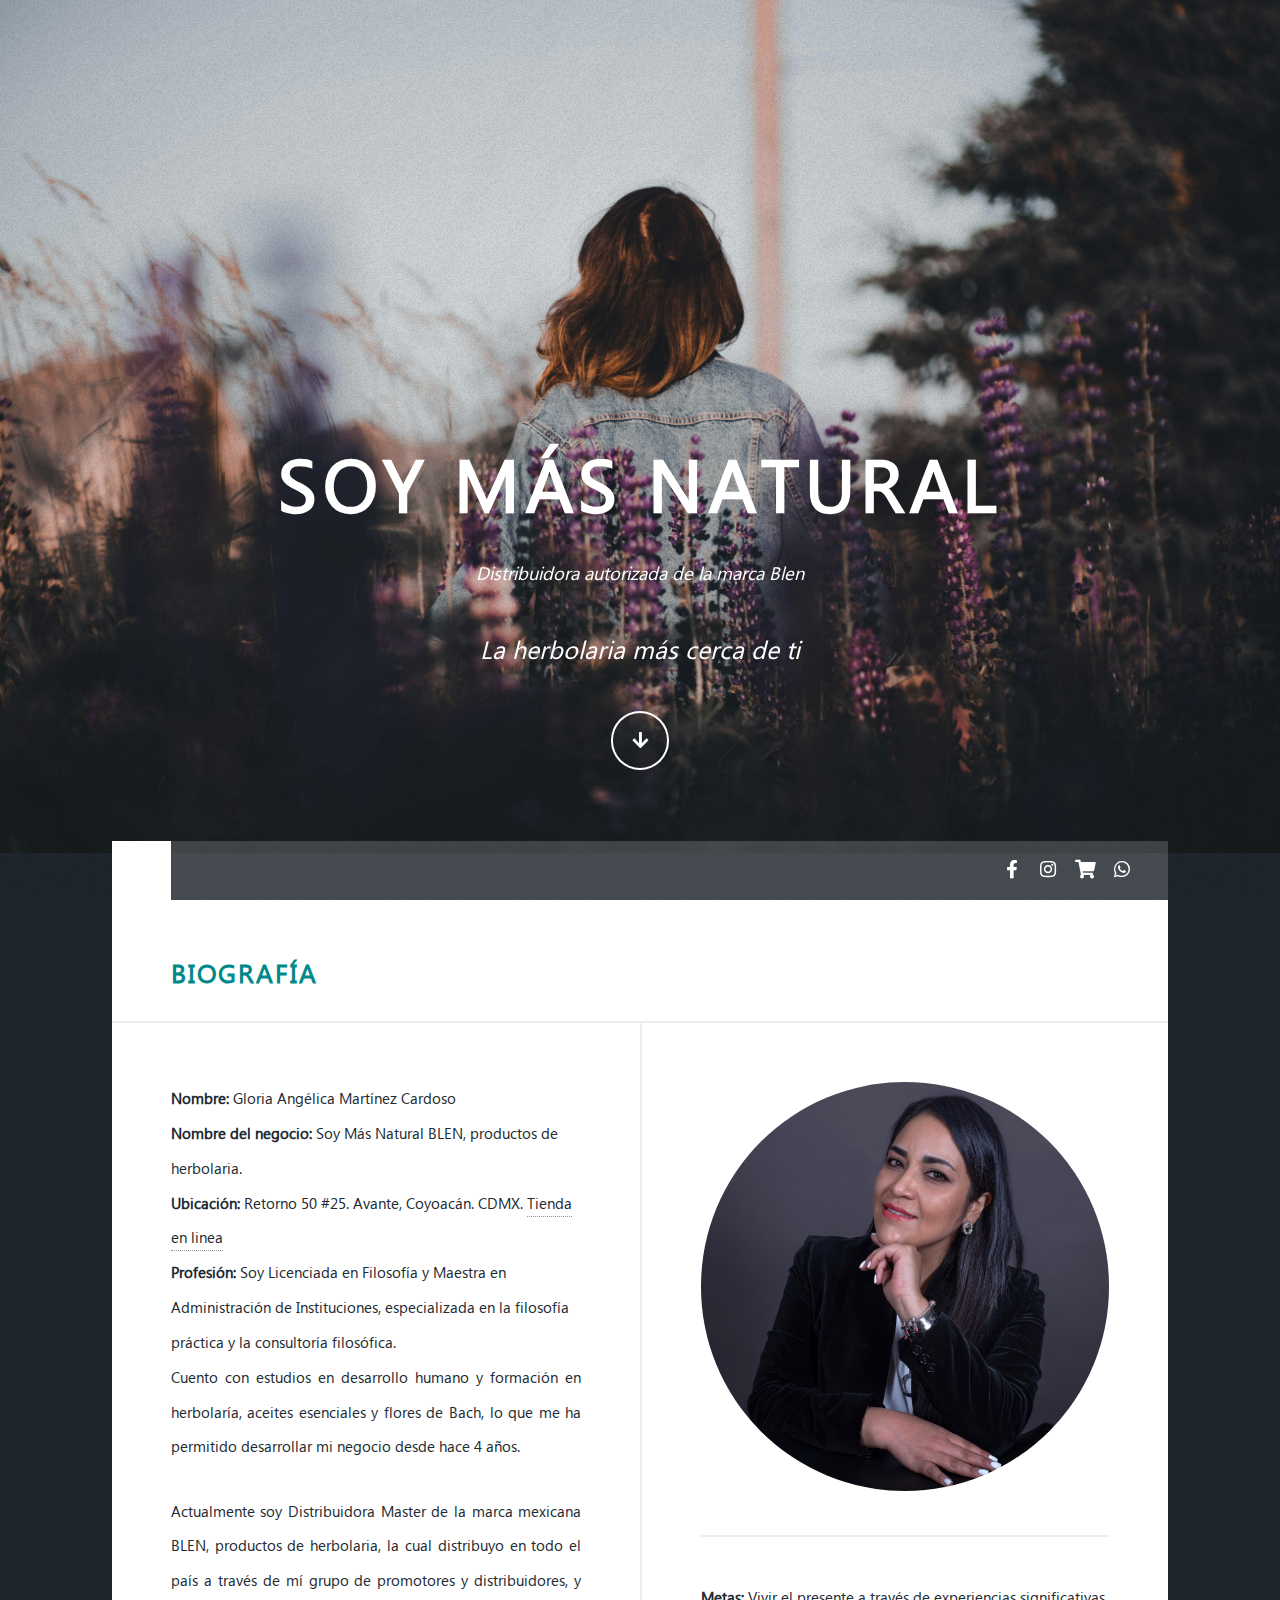
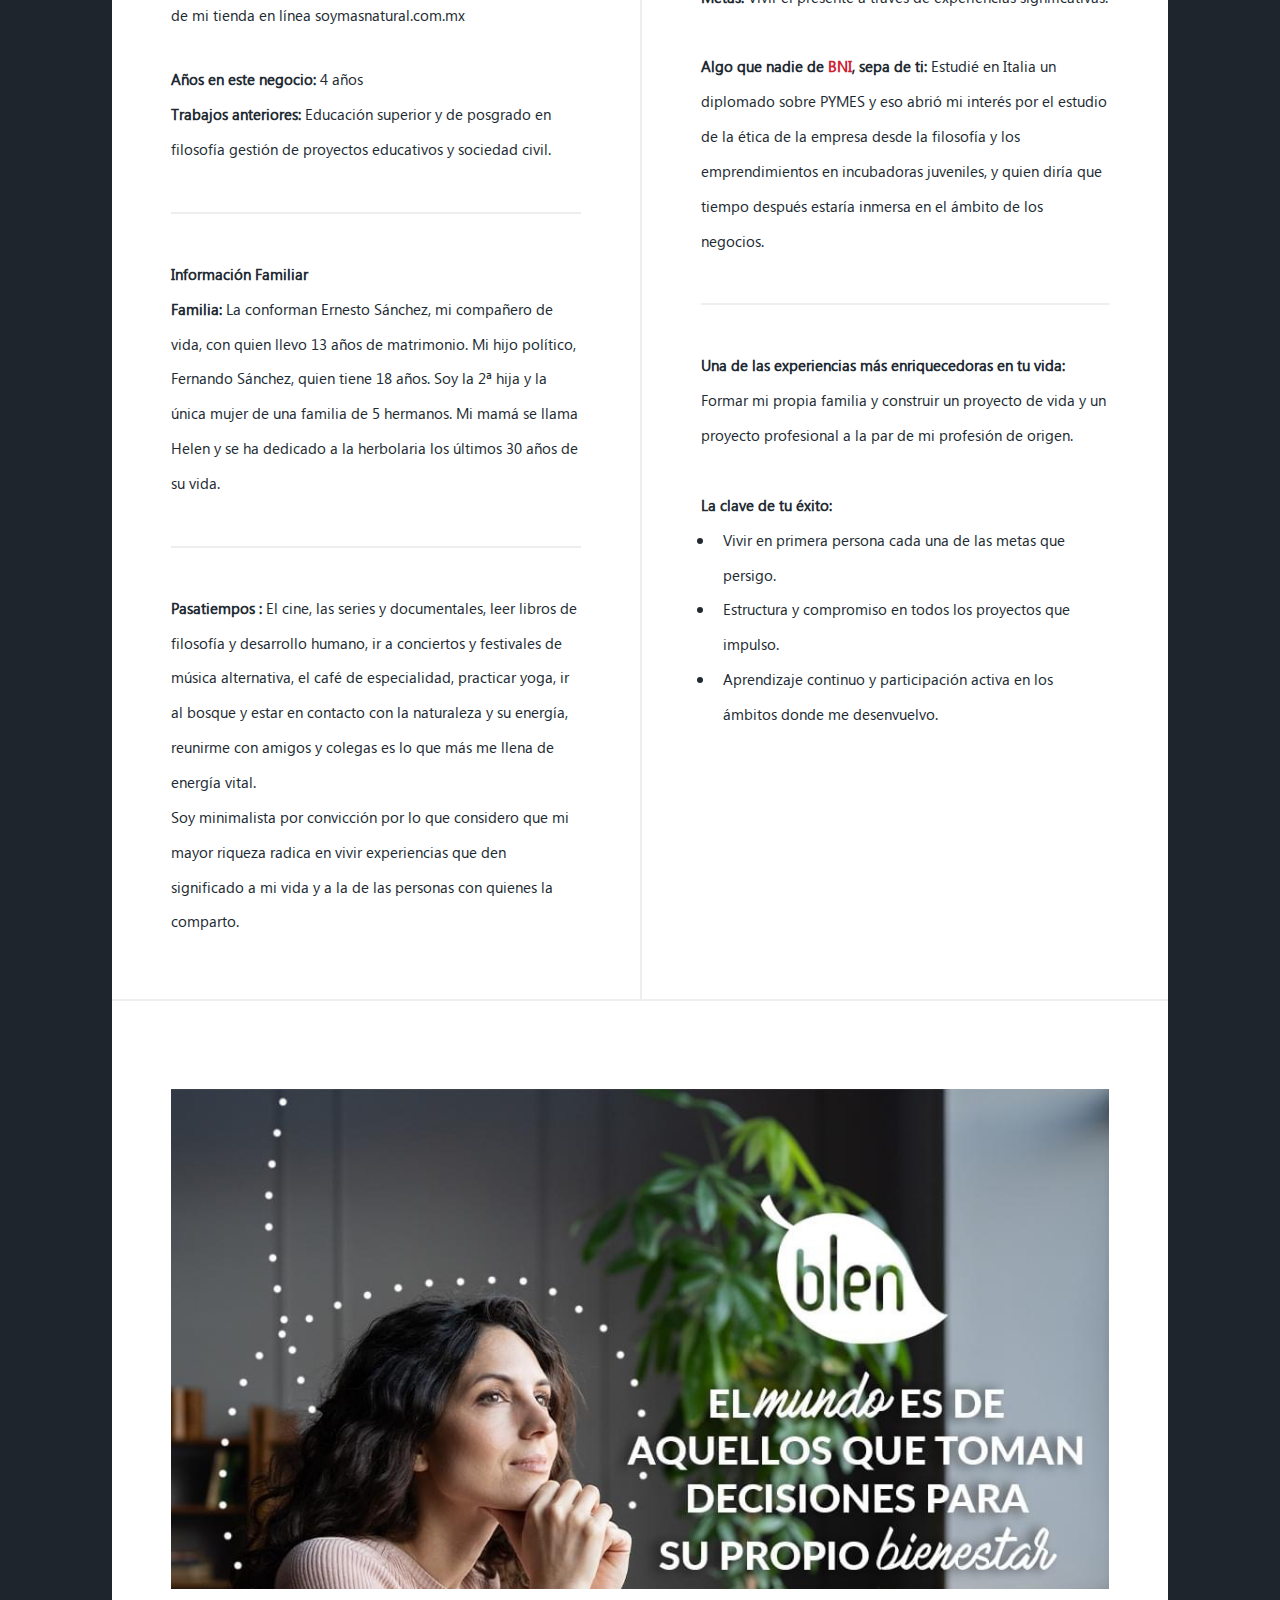
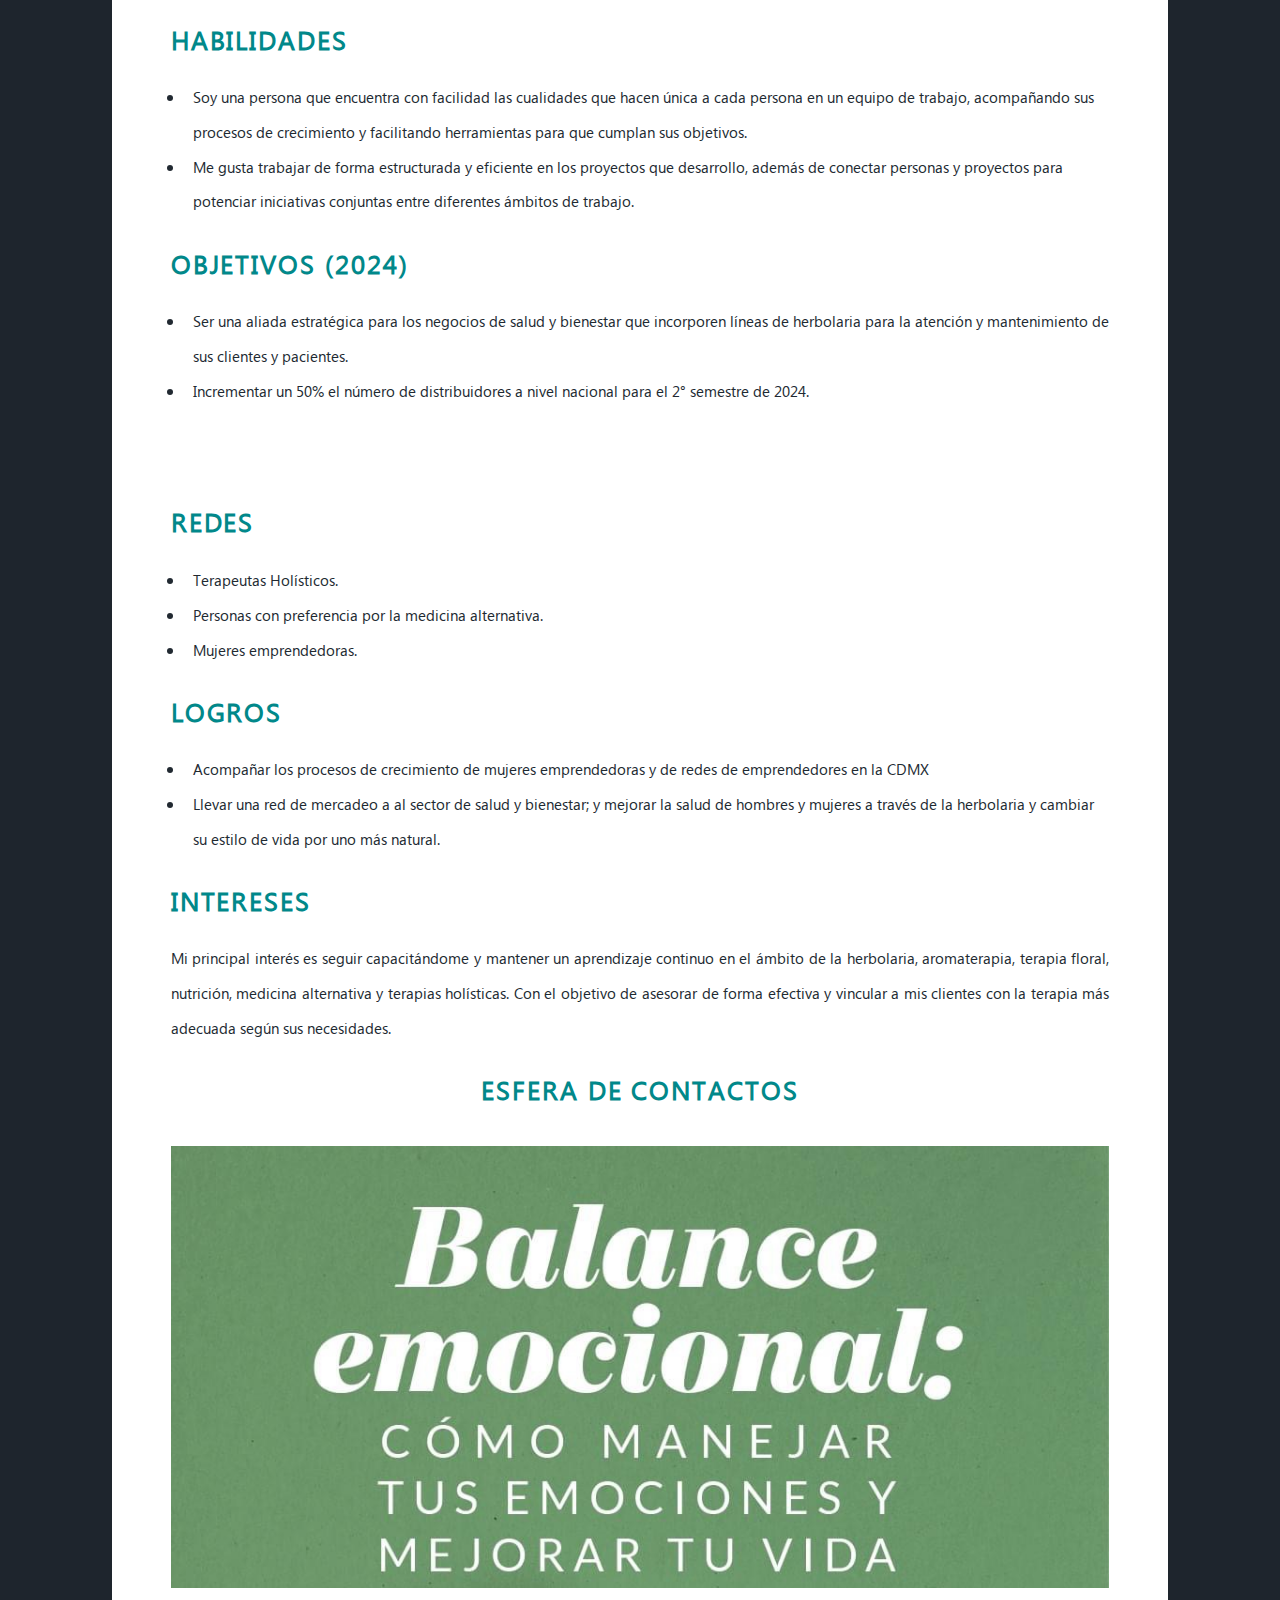
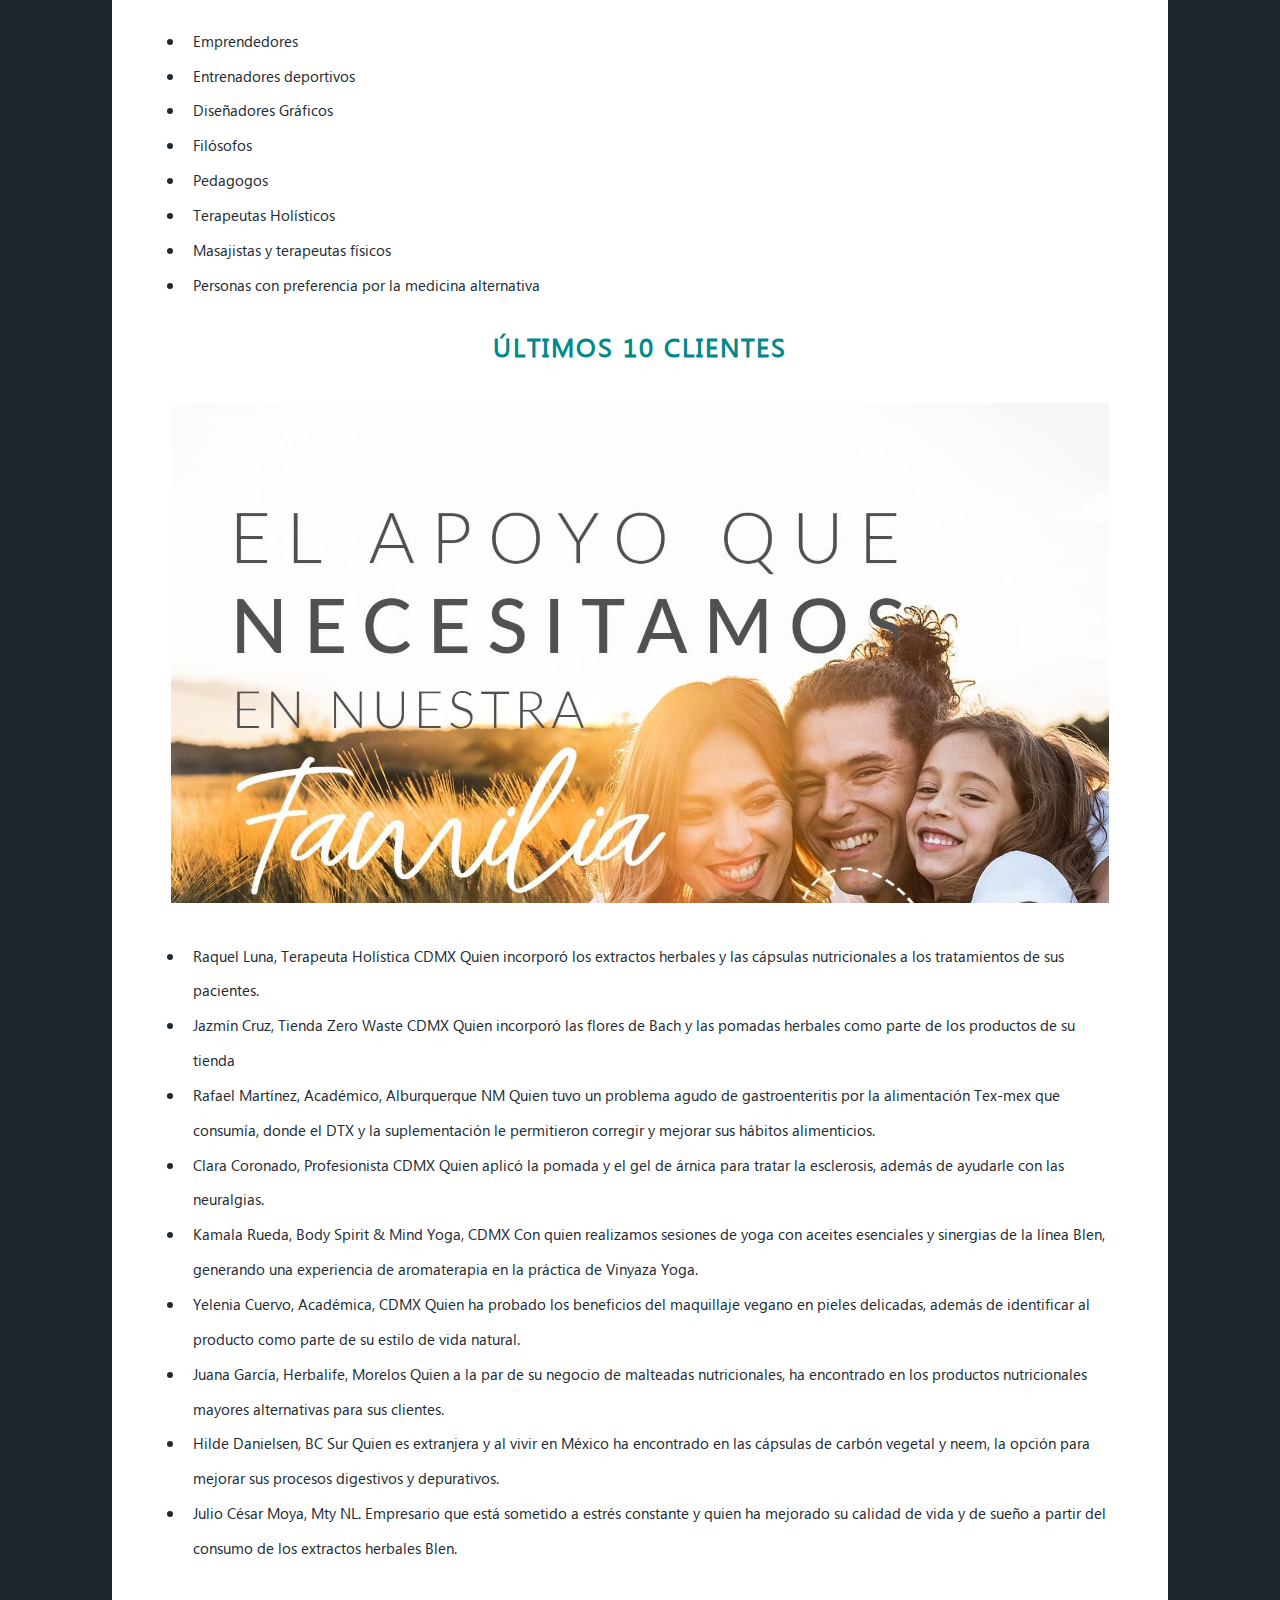
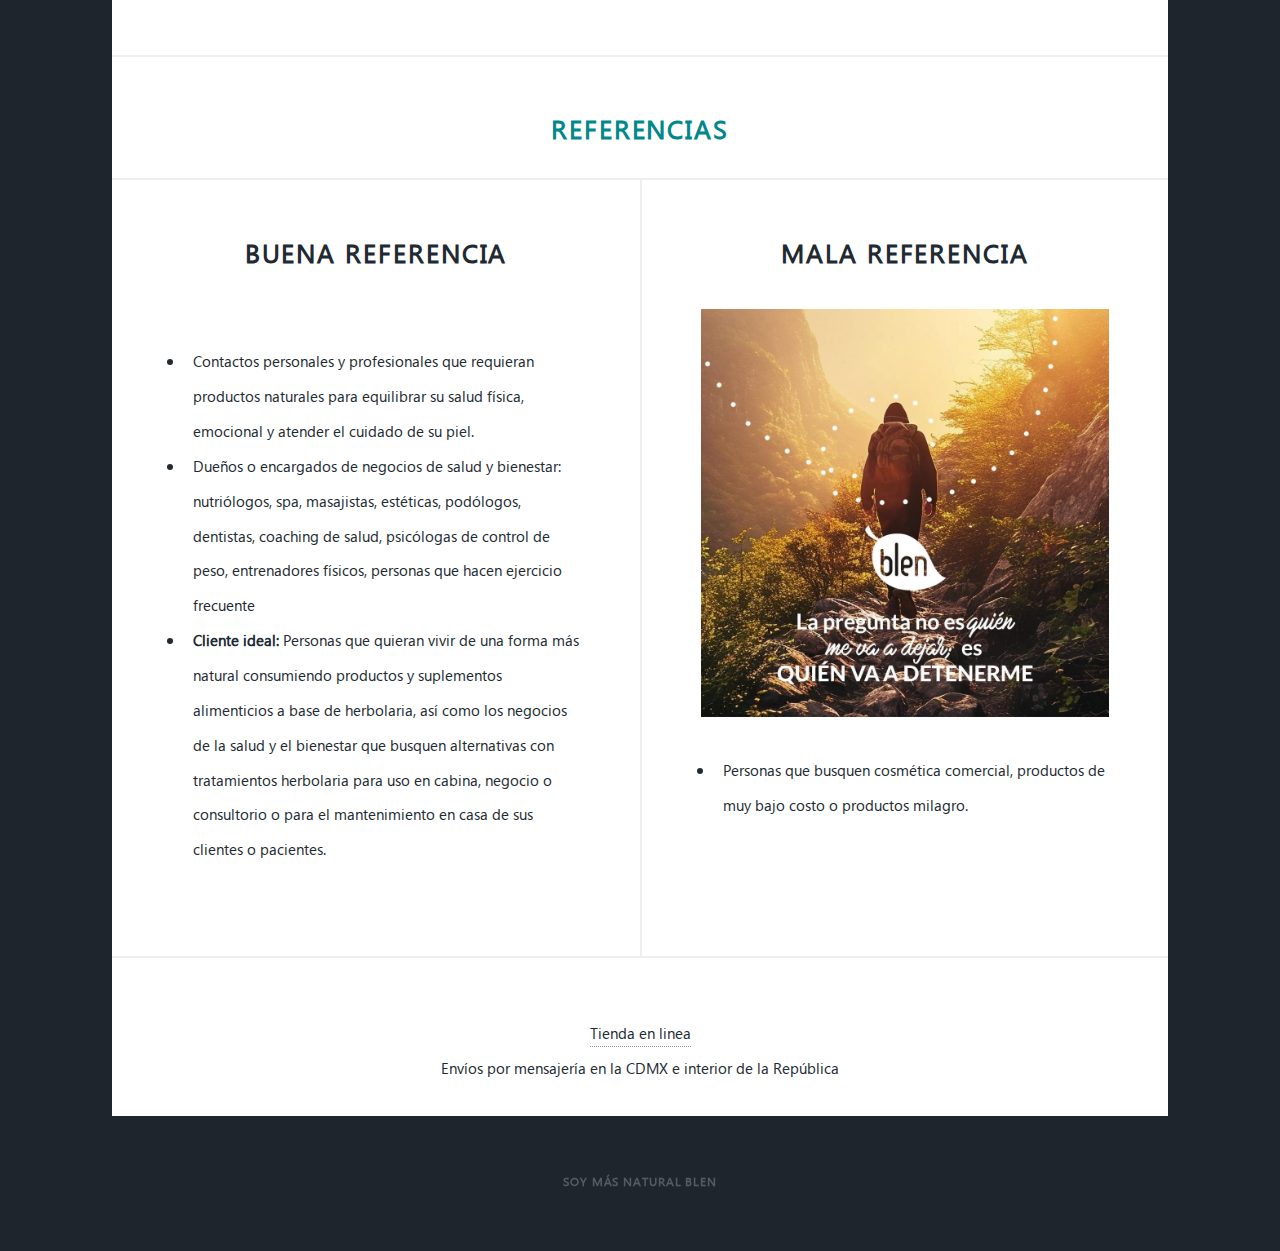
==== index.html @ da558014 "date" ====
<!DOCTYPE html>
<!--
	Massively by HTML5 UP
	html5up.net | @ajlkn
	Free for personal and commercial use under the CCA 3.0 license (html5up.net/license)
-->
<html>
  <head>
    <title>Gloria Angélica Martínez Cardoso</title>
    <meta charset="utf-8" />
    <meta
      name="viewport"
      content="width=device-width, initial-scale=1, user-scalable=no"
    />
    <link rel="stylesheet" href="assets/css/main.css" />
    <noscript
      ><link rel="stylesheet" href="assets/css/noscript.css"
    /></noscript>
    <style>
      .texto1 {
        text-align: left;
      }
      .redbni {
        color: #01888a;
      }
      .circular-image {
      
        border-radius: 50%; /* Hace que el contenedor sea un círculo */
        overflow: hidden; /* Asegura que la imagen no se salga del contenedor redondeado */
        display: flex;
        align-items: center;
        justify-content: center;
      }


    </style>
  </head>
  <body class="is-preload">
    <!-- Wrapper -->
    <div id="wrapper" class="fade-in">
      <!-- Intro -->
      <div id="intro">
        <h1>Soy Más Natural <br /></h1>
        <p>Distribuidora autorizada de la marca Blen</p>
        <p style="font-size: 25px">
           
           La herbolaria más cerca de ti
          
        </p>
        <ul class="actions">
          <li>
            <a
              href="#header"
              class="button icon solid solo fa-arrow-down scrolly"
              >Continuar</a
            >
          </li>
        </ul>
      </div>

      <!-- Header -->
      <header id="header">
        <a href="index.html" class="logo">Gloria Martínez </a>
      </header>

      <!-- Nav -->
      <nav id="nav">
        <ul class="links">
          <li class="active"><a href="index.html"></a></li>
        </ul>
        <ul class="icons">
          <li>
            <a
              href="https://www.facebook.com/soymasnaturalCDMX/"
              class="icon brands fa-facebook-f"
              ><span class="label">Facebook</span></a
            >

            <a
              href="https://www.instagram.com/soymasnaturalcdmx/"
              class="icon brands fa-instagram"
              ><span class="label">Instagram</span></a
            >
            <a
              href="https://soymasnatural.com.mx/"
              class="icon solid fa-shopping-cart"
              ><span class="label">Website</span></a
            >
            <a
            href="https://wa.me/5215518353339"
            class="icon brands fa-whatsapp"
            ><span class="label">Whatsapp</span></a
          >
          </li>
        </ul>
      </nav>

      <!-- Main -->
      <div id="main">
        <h2 class="redbni">Biografía</h2>

        <section class="posts">
          <article>
            <div class="texto1">
              <strong>Nombre:</strong> Gloria Angélica Martínez Cardoso<br />
              <strong>Nombre del negocio:</strong> Soy Más Natural BLEN,
              productos de herbolaria.<br />
              <strong>Ubicación:</strong> Retorno 50 #25. Avante, Coyoacán.
              CDMX.
              <a href="https://soymasnatural.com.mx/" target="_blank"
                >Tienda en linea</a
              ><br />
              <strong>Profesión:</strong> Soy Licenciada en Filosofía y Maestra
              en Administración de Instituciones, especializada en la filosofía
              práctica y la consultoría filosófica.<br />
              <p>
                Cuento con estudios en desarrollo humano y formación en
                herbolaría, aceites esenciales y flores de Bach, lo que me ha
                permitido desarrollar mi negocio desde hace 4 años.
              </p>
              <p>
                Actualmente soy Distribuidora Master de la marca mexicana BLEN,
                productos de herbolaria, la cual distribuyo en todo el país a
                través de mí grupo de promotores y distribuidores, y de mi
                tienda en línea soymasnatural.com.mx
              </p>
              <strong>Años en este negocio:</strong> 4 años<br />
              <strong>Trabajos anteriores:</strong> Educación superior y de
              posgrado en filosofía gestión de proyectos educativos y sociedad
              civil. <br />
              <hr />
              <strong>Información Familiar</strong><br />
              <strong>Familia:</strong> La conforman Ernesto Sánchez, mi
              compañero de vida, con quien llevo 13 años de matrimonio. Mi hijo
              político, Fernando Sánchez, quien tiene 18 años. Soy la 2ª hija y
              la única mujer de una familia de 5 hermanos. Mi mamá se llama
              Helen y se ha dedicado a la herbolaria los últimos 30 años de su
              vida.<br />

              <hr />
              <strong>Pasatiempos : </strong>
              El cine, las series y documentales, leer libros de filosofía y
              desarrollo humano, ir a conciertos y festivales de música
              alternativa, el café de especialidad, practicar yoga, ir al bosque
              y estar en contacto con la naturaleza y su energía, reunirme con
              amigos y colegas es lo que más me llena de energía vital.<br />
              Soy minimalista por convicción por lo que considero que mi mayor
              riqueza radica en vivir experiencias que den significado a mi vida
              y a la de las personas con quienes la comparto.
            </div>
          </article>

          <article>
            <a href="#" class="image fit"
              ><img src="images/gloria.jpeg" alt="" class="circular-image"
            /></a>
            <div class="texto1">
              <hr />

              <strong>Metas: </strong>
              Vivir el presente a través de experiencias significativas.<br /><br />
              <strong
                >Algo que nadie de <span style="color: #cf2130">BNI</span>, sepa
                de ti:
              </strong>
              Estudié en Italia un diplomado sobre PYMES y eso abrió mi interés
              por el estudio de la ética de la empresa desde la filosofía y los
              emprendimientos en incubadoras juveniles, y quien diría que tiempo
              después estaría inmersa en el ámbito de los negocios.<br />
              <hr />
              <strong
                >Una de las experiencias más enriquecedoras en tu vida:
              </strong>
              Formar mi propia familia y construir un proyecto de vida y un
              proyecto profesional a la par de mi profesión de origen.<br /><br />
              <strong>La clave de tu éxito: </strong>
              <ul>
                <li>
                  Vivir en primera persona cada una de las metas que persigo.
                </li>
                <li>
                  Estructura y compromiso en todos los proyectos que impulso.
                </li>
                <li>
                  Aprendizaje continuo y participación activa en los ámbitos
                  donde me desenvuelvo.
                </li>
              </ul>
            </div>
          </article>
        </section>
        <section class="post">
          <a  class="image fit" style="height: 500px;"
          ><img src="/images/image0.jpg"></a>
          <h2 class="redbni">HABILIDADES</h2>

          <ul>
            <li>
              Soy una persona que encuentra con facilidad las cualidades que
              hacen única a cada persona en un equipo de trabajo, acompañando
              sus procesos de crecimiento y facilitando herramientas para que
              cumplan sus objetivos.
            </li>
            <li>
              Me gusta trabajar de forma estructurada y eficiente en los
              proyectos que desarrollo, además de conectar personas y proyectos
              para potenciar iniciativas conjuntas entre diferentes ámbitos de
              trabajo.
            </li>
          </ul>

          <h2 class="redbni">OBJETIVOS (2024)</h2>
          <ul>
            <li>
              Ser una aliada estratégica para los negocios de salud y bienestar
              que incorporen líneas de herbolaria para la atención y
              mantenimiento de sus clientes y pacientes.
            </li>
            <li>
              Incrementar un 50% el número de distribuidores a nivel nacional
              para el 2° semestre de 2024.
            </li>
          </ul>
          <br /><br />
          <h2 class="redbni">REDES</h2>
          <ul>
            <li>Terapeutas Holísticos.</li>
            <li>Personas con preferencia por la medicina alternativa.</li>
            <li>Mujeres emprendedoras.</li>
          </ul>

          <h2 class="redbni">LOGROS</h2>
          <ul>
            <li>
              Acompañar los procesos de crecimiento de mujeres emprendedoras y
              de redes de emprendedores en la CDMX
            </li>
            <li>
              Llevar una red de mercadeo a al sector de salud y bienestar; y
              mejorar la salud de hombres y mujeres a través de la herbolaria y
              cambiar su estilo de vida por uno más natural.
            </li>
          </ul>

          <h2 class="redbni">INTERESES</h2>

          <p>
            Mi principal interés es seguir capacitándome y mantener un
            aprendizaje continuo en el ámbito de la herbolaria, aromaterapia,
            terapia floral, nutrición, medicina alternativa y terapias
            holísticas. Con el objetivo de asesorar de forma efectiva y vincular
            a mis clientes con la terapia más adecuada según sus necesidades.
          </p>

          <h2 class="redbni" style="text-align: center">ESFERA DE CONTACTOS</h2>
          <a  class="image fit" style="height: 442px;"
          ><img src="/images/image4.jpg"></a>

          <ul>
            <li>Emprendedores</li>
            <li>Entrenadores deportivos</li>
            <li>Diseñadores Gráficos</li>
            <li>Filósofos</li>
            <li>Pedagogos</li>
            <li>Terapeutas Holísticos</li>
            <li>Masajistas y terapeutas físicos</li>
            <li>Personas con preferencia por la medicina alternativa</li>
          </ul>

          <h2 class="redbni" style="text-align: center">ÚLTIMOS 10 CLIENTES</h2>
          <a  class="image fit" style="height: 500px;"
          ><img src="/images/image9.jpg"></a>

          <ul>
            <li>
              Raquel Luna, Terapeuta Holística CDMX Quien incorporó los
              extractos herbales y las cápsulas nutricionales a los tratamientos
              de sus pacientes.
            </li>
            <li>
              Jazmín Cruz, Tienda Zero Waste CDMX Quien incorporó las flores de
              Bach y las pomadas herbales como parte de los productos de su
              tienda
            </li>

            <li>
              Rafael Martínez, Académico, Alburquerque NM Quien tuvo un problema
              agudo de gastroenteritis por la alimentación Tex-mex que consumía,
              donde el DTX y la suplementación le permitieron corregir y mejorar
              sus hábitos alimenticios.
            </li>
            <li>
              Clara Coronado, Profesionista CDMX Quien aplicó la pomada y el gel
              de árnica para tratar la esclerosis, además de ayudarle con las
              neuralgias.
            </li>
            <li>
              Kamala Rueda, Body Spirit & Mind Yoga, CDMX Con quien realizamos
              sesiones de yoga con aceites esenciales y sinergias de la línea
              Blen, generando una experiencia de aromaterapia en la práctica de
              Vinyaza Yoga.
            </li>
            <li>
              Yelenia Cuervo, Académica, CDMX Quien ha probado los beneficios
              del maquillaje vegano en pieles delicadas, además de identificar
              al producto como parte de su estilo de vida natural.
            </li>
            <li>
              Juana García, Herbalife, Morelos Quien a la par de su negocio de
              malteadas nutricionales, ha encontrado en los productos
              nutricionales mayores alternativas para sus clientes.
            </li>
            <li>
              Hilde Danielsen, BC Sur Quien es extranjera y al vivir en México
              ha encontrado en las cápsulas de carbón vegetal y neem, la opción
              para mejorar sus procesos digestivos y depurativos.
            </li>
            <li>
              Julio César Moya, Mty NL. Empresario que está sometido a estrés
              constante y quien ha mejorado su calidad de vida y de sueño a
              partir del consumo de los extractos herbales Blen.
            </li>
          </ul>
        </section>

        <h2 class="redbni" style="text-align: center">REFERENCIAS</h2>
        <!-- Posts -->
        <section class="posts">
          <article>
            <header>
              <h2><a href="#">BUENA REFERENCIA</a></h2>
            </header>
            <a href="#" class="image fit"
              ><img src="images/" alt=""
            /></a>
            <div class="texto1">
              <ul>
                <li>
                  Contactos personales y profesionales que requieran productos
                  naturales para equilibrar su salud física, emocional y atender
                  el cuidado de su piel.
                </li>
                <li>
                  Dueños o encargados de negocios de salud y bienestar:
                  nutriólogos, spa, masajistas, estéticas, podólogos, dentistas,
                  coaching de salud, psicólogas de control de peso, entrenadores
                  físicos, personas que hacen ejercicio frecuente
                </li>
                <li>
                  <strong>Cliente ideal: </strong> Personas que quieran vivir de
                  una forma más natural consumiendo productos y suplementos
                  alimenticios a base de herbolaria, así como los negocios de la
                  salud y el bienestar que busquen alternativas con tratamientos
                  herbolaria para uso en cabina, negocio o consultorio o para el
                  mantenimiento en casa de sus clientes o pacientes.
                </li>
              </ul>
            </div>
          </article>
          <article>
            <header>
              <h2><a href="#">mala referencia</a></h2>
            </header>
            <a href="#" class="image fit"
              ><img src="images/image11.jpg" alt=""
            /></a>
            <div class="texto1">
              <ul>
                <li>
                  Personas que busquen cosmética comercial, productos de muy
                  bajo costo o productos milagro.
                </li>
              </ul>
            </div>
          </article>
        </section>
        <!--
        <section class="post">
          <span class="redbni" style="font-size: 24px; font-weight: bold"
            >PRODUCTO ESTRELLA</span
          >
          <br />
          <h2>TALLER DE OBESIDAD EMOCIONAL</h2>

          Todos los meses se abren 3 grupos, actualmente han logrado recuperar
          su peso más de 460 mujeres.
          <br />
          El taller está diseñado con mi metodología enfocado a controlar
          emociones y lograr que a través de los pensamientos identifiquemos la
          mentalidad de gordo que nos provoca el descontrol del peso.
        </section>

        <section class="posts">
          <article>
            <a href="#" class="image fit"> <img src="images/ivonne.svg" /></a>
          </article>
          <article>
            Logrando un adelgazamiento definitivo

            <ul>
              <li>Taller de 10 sesiones.</li>
              <li>1 sesión por semana.</li>
              <li>Tareas y seguimiento.</li>
              <li>Cupo limitado a 10 mujeres por grupo.</li>
            </ul>
          </article>
        </section>

        <h2>Aprende a vender a través de la FE</h2>

        <section class="posts">
          <article>
            Programa enfocado a los grupos de ventas que necesite un cambio
            importante que permita reconocer que los vendedores necesitan tener
            FE de tal forma que los clientes ya están esperando el servicio que
            ellos tienen.
            <br /><br />
            Este programa ha apoyado a grupos de linderes multinivel y
            promotorías teniendo resultados muy importantes en el incremento de
            sus ventas.
          </article>
          <article>
            <a href="#" class="image fit">
              <img class="image fit" src="images/montanas.jpg"
            /></a>
          </article>
        </section>

        <h2 class="redbni">EQUIPOS DE PODER</h2>
        <section class="posts">
          <article>
            <a href="#" class="image fit">
              <img src="images/transforma.png"
            /></a>
          </article>
          <article>
            <div class="texto1">
              Somos 3 profesionistas del capítulo de BNI Cuicuilco que Brindamos
              estrategias para la prevención de los riesgos psicosociales en las
              empresas para dar cumplimiento a la NOM-035-STPS-2018.
              <p>
                La experiencia de Sergio Mendoza director de SolDH expertos en
                recursos humanos – Omar Garza director de la empresa TRIC
                empresa enfocada a la comunicación y una servidora enfocada a la
                capacitación en temas de liderazgo nos complementamos para
                brindar un servicio excelente a las empresas que deseen
                incrementar su productividad y dar cumplimiento con la norma.
              </p>
            </div>
          </article>
        </section>

        <section class="posts">
          <article>
            <a href="#" class="image fit"><img src="images/fortaleza.png" /></a>
          </article>
          <article>
            <div class="texto1">
              Trabajamos con mujeres independientes y por cumplir nuevos retos
              al querer iniciar un emprendimiento.
              <p>
                Somos 4 profesionista que unimos nuestra experiencia en las
                áreas de psicología, marketing, contabilidad y legal para apoyar
                de manera integral a quien necesita un enfoque en su nuevo
                negocio.
              </p>
              <p>
                A través de talleres, capacitación y asesoría personalizada.
                Proyecto Fortaleza te acompaña en el crecimiento de tu negocio.
              </p>
            </div>
          </article>
        </section>
        <h2 class="redbni">NOTA SOBRE MIS CLIENTES Y REFERENCIAS</h2>

        <div class="texto1">
          <strong>¿Cómo llegaron a mi negocio?</strong><br />
          Son recomendados de gente que me conoce o de pacientes que ya
          estuvieron en terapia conmigo, también a través de conferencias que
          doy y gracias a mi capítulo de BNI Cuiciculco.
          <br /><br />
          <strong>¿Qué hice por ellas?</strong><br />
          Los ayude al proceso emocional, mental y físico para reconocer y
          aprender las capacidades que tenemos de ser resilientes ante las
          situaciones que se presenten en la vida personal o laboral.
          <br /><br />
          <strong>¿Cliente ideal?</strong><br />
          Mujeres entre 14 años y 99 años
          <br /><br />
          <strong>¿Cuál es una mala referencia?</strong><br />
          ¡No hay malas referencias! <br />
          Sin embargo, los caballeros, niños o adicciones especiales, no atiendo
          sin embargo puedo ayudar a canalizarlos

          <br /><br />
          <strong>¿Otras fuentes de referencia?</strong><br />
          - Quien trabaje con mujeres y no sepan qué hacer con las emociones de
          sus clientas como abogados, maestros, doctores, R.H. ventas.
          <br /><br />
        </div>
	-->
        <div>
          <div style="text-align: center">
            <a href="https://soymasnatural.com.mx/" target="_blank"
              >Tienda en linea</a
            >
            <br />
            Envíos por mensajería en la CDMX e interior de la República
          </div>
        </div>
      </div>

      <!-- Footer 
					<footer id="footer">
						<section>
							<form method="post" action="#">
								<div class="fields">
									<div class="field">
										<label for="name">Name</label>
										<input type="text" name="name" id="name" />
									</div>
									<div class="field">
										<label for="email">Email</label>
										<input type="text" name="email" id="email" />
									</div>
									<div class="field">
										<label for="message">Message</label>
										<textarea name="message" id="message" rows="3"></textarea>
									</div>
								</div>
								<ul class="actions">
									<li><input type="submit" value="Send Message" /></li>
								</ul>
							</form>
						</section>
						
						<section class="split contact">
							<section class="alt">
								<h3>Address</h3>
								<p>1234 Somewhere Road #87257<br />
								Nashville, TN 00000-0000</p>
							</section>
							<section>
								<h3>Phone</h3>
								<p><a href="#">(000) 000-0000</a></p>
							</section>
							<section>
								<h3>Email</h3>
								<p><a href="#">info@untitled.tld</a></p>
							</section>
							<section>
								<h3>Social</h3>
								<ul class="icons alt">
									<li><a href="#" class="icon brands alt fa-twitter"><span class="label">Twitter</span></a></li>
									<li><a href="#" class="icon brands alt fa-facebook-f"><span class="label">Facebook</span></a></li>
									<li><a href="#" class="icon brands alt fa-instagram"><span class="label">Instagram</span></a></li>
									<li><a href="#" class="icon brands alt fa-github"><span class="label">GitHub</span></a></li>
								</ul>
							</section>
						</section>
					</footer>
-->
      <!-- Copyright -->
      <div id="copyright">
        <ul>
          <li>Soy más natural BLEN</li>
        </ul>
      </div>
    </div>

    <!-- Scripts -->
    <script src="assets/js/jquery.min.js"></script>
    <script src="assets/js/jquery.scrollex.min.js"></script>
    <script src="assets/js/jquery.scrolly.min.js"></script>
    <script src="assets/js/browser.min.js"></script>
    <script src="assets/js/breakpoints.min.js"></script>
    <script src="assets/js/util.js"></script>
    <script src="assets/js/main.js"></script>
  </body>
</html>
---- assets/css/main.css ----
@import url(fontawesome-all.min.css);
@font-face {
    font-family: 'Ebrima';
    src: url('/assets/Ebrima/WebFonts/woff2.woff2') format('woff2'),
         url('/assets/Ebrima/WebFonts/woff.woff') format('woff'),
         url('/assets/Ebrima/WebFonts/ttf.ttf') format('truetype'),
         url('/assets/Ebrima/WebFonts/eot.eot'); /* Aquí se puede incluir eot para soporte de IE */
    font-weight: normal;
    font-style: normal;
}


html, body, div, span, applet, object,
iframe, h1, h2, h3, h4, h5, h6, p, blockquote,
pre, a, abbr, acronym, address, big, cite,
code, del, dfn, em, img, ins, kbd, q, s, samp,
small, strike, strong, sub, sup, tt, var, b,
u, i, center, dl, dt, dd, ol, ul, li, fieldset,
form, label, legend, table, caption, tbody,
tfoot, thead, tr, th, td, article, aside,
canvas, details, embed, figure, figcaption,
footer, header, hgroup, menu, nav, output, ruby,
section, summary, time, mark, audio, video {
	margin: 0;
	padding: 0;
	border: 0;
	font-size: 100%;
	font: inherit;
	vertical-align: baseline;}

article, aside, details, figcaption, figure,
footer, header, hgroup, menu, nav, section {
	display: block;}

body {
	font-family: 'Ebrima', sans-serif;
	line-height: 1;
}

ol, ul {
	list-style: none;
}

blockquote, q {
	quotes: none;
}

	blockquote:before, blockquote:after, q:before, q:after {
		content: '';
		content: none;
	}

table {
	border-collapse: collapse;
	border-spacing: 0;
}

body {
	-webkit-text-size-adjust: none;
}

mark {
	background-color: transparent;
	color: inherit;
}

input::-moz-focus-inner {
	border: 0;
	padding: 0;
}

input, select, textarea {
	-moz-appearance: none;
	-webkit-appearance: none;
	-ms-appearance: none;
	appearance: none;
}

/* Basic */

	@-ms-viewport {
		width: device-width;
	}

	body {
		-ms-overflow-style: scrollbar;
	}

	@media screen and (max-width: 480px) {

		html, body {
			min-width: 320px;
		}

	}

	html {
		box-sizing: border-box;
	}

	*, *:before, *:after {
		box-sizing: inherit;
	}

	body {
		background-color: #1e252d;
	}

		body.is-preload *, body.is-preload *:before, body.is-preload *:after {
			-moz-animation: none !important;
			-webkit-animation: none !important;
			-ms-animation: none !important;
			animation: none !important;
			-moz-transition: none !important;
			-webkit-transition: none !important;
			-ms-transition: none !important;
			transition: none !important;
		}

/* Type */

	html {
		font-size: 16pt;
	}

		@media screen and (max-width: 1680px) {

			html {
				font-size: 12pt;
			}

		}

		@media screen and (max-width: 1280px) {

			html {
				font-size: 11pt;
			}

		}

		@media screen and (max-width: 360px) {

			html {
				font-size: 10pt;
			}

		}

	body {
		color: #212931;
	}

	body, input, select, textarea {
		font-family: 'Ebrima', sans-serif;
		font-weight: 300;
		font-size: 1rem;
		line-height: 2.375;
	}

	a {
		-moz-transition: color 0.2s ease-in-out, background-color 0.2s ease-in-out, border-color 0.2s ease-in-out, box-shadow 0.2s ease-in-out;
		-webkit-transition: color 0.2s ease-in-out, background-color 0.2s ease-in-out, border-color 0.2s ease-in-out, box-shadow 0.2s ease-in-out;
		-ms-transition: color 0.2s ease-in-out, background-color 0.2s ease-in-out, border-color 0.2s ease-in-out, box-shadow 0.2s ease-in-out;
		transition: color 0.2s ease-in-out, background-color 0.2s ease-in-out, border-color 0.2s ease-in-out, box-shadow 0.2s ease-in-out;
		border-bottom: dotted 1px;
		text-decoration: none;
	}

		a:hover {
			border-bottom-color: transparent;
		}

	strong, b {
		font-weight: 600;
	}

	em, i {
		font-style: italic;
	}

	p {
		text-align: justify;
		margin: 0 0 2rem 0;
	}

	h1, h2, h3, h4, h5, h6 {
		font-family: 'Ebrima', sans-serif;
		font-weight: 900;
		line-height: 1.5;
		letter-spacing: 0.075em;
		text-transform: uppercase;
		margin: 0 0 1rem 0;
	}

		h1 a, h2 a, h3 a, h4 a, h5 a, h6 a {
			border-bottom: 0;
			color: inherit;
			text-decoration: none;
		}

	h1 {
		font-size: 4rem;
		line-height: 1.1;
		margin: 0 0 2rem 0;
	}

	h2 {
		font-size: 1.75rem;
		line-height: 1.3;
		margin: 0 0 1.5rem 0;
	}

	h3 {
		font-size: 1.25rem;
		margin: 0 0 1.5rem 0;
	}

	h4 {
		font-size: 1rem;
	}

	h5 {
		font-size: 0.9rem;
	}

	h6 {
		font-size: 0.8rem;
	}

	sub {
		font-size: 0.8rem;
		position: relative;
		top: 0.5rem;
	}

	sup {
		font-size: 0.8rem;
		position: relative;
		top: -0.5rem;
	}

	blockquote {
		border-left: solid 4px;
		font-style: italic;
		margin: 0 0 2rem 0;
		padding: 0.5rem 0 0.5rem 2rem;
	}

	code {
		border: solid 2px;
		font-family: "Courier New", monospace;
		font-size: 0.9rem;
		margin: 0 0.25rem;
		padding: 0.25rem 0.65rem;
	}

	pre {
		-webkit-overflow-scrolling: touch;
		font-family: "Courier New", monospace;
		font-size: 0.9rem;
		margin: 0 0 2rem 0;
	}

		pre code {
			display: block;
			line-height: 1.75;
			padding: 1rem 1.5rem;
			overflow-x: auto;
		}

	hr {
		border: 0;
		border-bottom: solid 2px;
		margin: 3rem 0;
	}

		hr.major {
			margin: 5rem 0;
		}

	.align-left {
		text-align: left;
	}

	.align-center {
		text-align: center;
	}

	.align-right {
		text-align: right;
	}

	input, select, textarea {
		color: #212931;
	}

	a {
		color: #212931;
		border-bottom-color: rgba(33, 41, 49, 0.5);
	}

		a:hover {
			border-bottom-color: transparent;
			color: #18bfef !important;
		}

	strong, b {
		color: #212931;
	}

	h1, h2, h3, h4, h5, h6 {
		color: #212931;
	}

	blockquote {
		border-left-color: #eeeeee;
	}

	code {
		background: rgba(220, 220, 220, 0.25);
		border-color: #eeeeee;
	}

	hr {
		border-bottom-color: #eeeeee;
	}

/* Row */

	.row {
		display: flex;
		flex-wrap: wrap;
		box-sizing: border-box;
		align-items: stretch;
	}

		.row > * {
			box-sizing: border-box;
		}

		.row.gtr-uniform > * > :last-child {
			margin-bottom: 0;
		}

		.row.aln-left {
			justify-content: flex-start;
		}

		.row.aln-center {
			justify-content: center;
		}

		.row.aln-right {
			justify-content: flex-end;
		}

		.row.aln-top {
			align-items: flex-start;
		}

		.row.aln-middle {
			align-items: center;
		}

		.row.aln-bottom {
			align-items: flex-end;
		}

		.row > .imp {
			order: -1;
		}

		.row > .col-1 {
			width: 8.33333%;
		}

		.row > .off-1 {
			margin-left: 8.33333%;
		}

		.row > .col-2 {
			width: 16.66667%;
		}

		.row > .off-2 {
			margin-left: 16.66667%;
		}

		.row > .col-3 {
			width: 25%;
		}

		.row > .off-3 {
			margin-left: 25%;
		}

		.row > .col-4 {
			width: 33.33333%;
		}

		.row > .off-4 {
			margin-left: 33.33333%;
		}

		.row > .col-5 {
			width: 41.66667%;
		}

		.row > .off-5 {
			margin-left: 41.66667%;
		}

		.row > .col-6 {
			width: 50%;
		}

		.row > .off-6 {
			margin-left: 50%;
		}

		.row > .col-7 {
			width: 58.33333%;
		}

		.row > .off-7 {
			margin-left: 58.33333%;
		}

		.row > .col-8 {
			width: 66.66667%;
		}

		.row > .off-8 {
			margin-left: 66.66667%;
		}

		.row > .col-9 {
			width: 75%;
		}

		.row > .off-9 {
			margin-left: 75%;
		}

		.row > .col-10 {
			width: 83.33333%;
		}

		.row > .off-10 {
			margin-left: 83.33333%;
		}

		.row > .col-11 {
			width: 91.66667%;
		}

		.row > .off-11 {
			margin-left: 91.66667%;
		}

		.row > .col-12 {
			width: 100%;
		}

		.row > .off-12 {
			margin-left: 100%;
		}

		.row.gtr-0 {
			margin-top: 0;
			margin-left: 0rem;
		}

			.row.gtr-0 > * {
				padding: 0 0 0 0rem;
			}

			.row.gtr-0.gtr-uniform {
				margin-top: 0rem;
			}

				.row.gtr-0.gtr-uniform > * {
					padding-top: 0rem;
				}

		.row.gtr-25 {
			margin-top: 0;
			margin-left: -0.375rem;
		}

			.row.gtr-25 > * {
				padding: 0 0 0 0.375rem;
			}

			.row.gtr-25.gtr-uniform {
				margin-top: -0.375rem;
			}

				.row.gtr-25.gtr-uniform > * {
					padding-top: 0.375rem;
				}

		.row.gtr-50 {
			margin-top: 0;
			margin-left: -0.75rem;
		}

			.row.gtr-50 > * {
				padding: 0 0 0 0.75rem;
			}

			.row.gtr-50.gtr-uniform {
				margin-top: -0.75rem;
			}

				.row.gtr-50.gtr-uniform > * {
					padding-top: 0.75rem;
				}

		.row {
			margin-top: 0;
			margin-left: -1.5rem;
		}

			.row > * {
				padding: 0 0 0 1.5rem;
			}

			.row.gtr-uniform {
				margin-top: -1.5rem;
			}

				.row.gtr-uniform > * {
					padding-top: 1.5rem;
				}

		.row.gtr-150 {
			margin-top: 0;
			margin-left: -2.25rem;
		}

			.row.gtr-150 > * {
				padding: 0 0 0 2.25rem;
			}

			.row.gtr-150.gtr-uniform {
				margin-top: -2.25rem;
			}

				.row.gtr-150.gtr-uniform > * {
					padding-top: 2.25rem;
				}

		.row.gtr-200 {
			margin-top: 0;
			margin-left: -3rem;
		}

			.row.gtr-200 > * {
				padding: 0 0 0 3rem;
			}

			.row.gtr-200.gtr-uniform {
				margin-top: -3rem;
			}

				.row.gtr-200.gtr-uniform > * {
					padding-top: 3rem;
				}

		@media screen and (max-width: 1680px) {

			.row {
				display: flex;
				flex-wrap: wrap;
				box-sizing: border-box;
				align-items: stretch;
			}

				.row > * {
					box-sizing: border-box;
				}

				.row.gtr-uniform > * > :last-child {
					margin-bottom: 0;
				}

				.row.aln-left {
					justify-content: flex-start;
				}

				.row.aln-center {
					justify-content: center;
				}

				.row.aln-right {
					justify-content: flex-end;
				}

				.row.aln-top {
					align-items: flex-start;
				}

				.row.aln-middle {
					align-items: center;
				}

				.row.aln-bottom {
					align-items: flex-end;
				}

				.row > .imp-xlarge {
					order: -1;
				}

				.row > .col-1-xlarge {
					width: 8.33333%;
				}

				.row > .off-1-xlarge {
					margin-left: 8.33333%;
				}

				.row > .col-2-xlarge {
					width: 16.66667%;
				}

				.row > .off-2-xlarge {
					margin-left: 16.66667%;
				}

				.row > .col-3-xlarge {
					width: 25%;
				}

				.row > .off-3-xlarge {
					margin-left: 25%;
				}

				.row > .col-4-xlarge {
					width: 33.33333%;
				}

				.row > .off-4-xlarge {
					margin-left: 33.33333%;
				}

				.row > .col-5-xlarge {
					width: 41.66667%;
				}

				.row > .off-5-xlarge {
					margin-left: 41.66667%;
				}

				.row > .col-6-xlarge {
					width: 50%;
				}

				.row > .off-6-xlarge {
					margin-left: 50%;
				}

				.row > .col-7-xlarge {
					width: 58.33333%;
				}

				.row > .off-7-xlarge {
					margin-left: 58.33333%;
				}

				.row > .col-8-xlarge {
					width: 66.66667%;
				}

				.row > .off-8-xlarge {
					margin-left: 66.66667%;
				}

				.row > .col-9-xlarge {
					width: 75%;
				}

				.row > .off-9-xlarge {
					margin-left: 75%;
				}

				.row > .col-10-xlarge {
					width: 83.33333%;
				}

				.row > .off-10-xlarge {
					margin-left: 83.33333%;
				}

				.row > .col-11-xlarge {
					width: 91.66667%;
				}

				.row > .off-11-xlarge {
					margin-left: 91.66667%;
				}

				.row > .col-12-xlarge {
					width: 100%;
				}

				.row > .off-12-xlarge {
					margin-left: 100%;
				}

				.row.gtr-0 {
					margin-top: 0;
					margin-left: 0rem;
				}

					.row.gtr-0 > * {
						padding: 0 0 0 0rem;
					}

					.row.gtr-0.gtr-uniform {
						margin-top: 0rem;
					}

						.row.gtr-0.gtr-uniform > * {
							padding-top: 0rem;
						}

				.row.gtr-25 {
					margin-top: 0;
					margin-left: -0.375rem;
				}

					.row.gtr-25 > * {
						padding: 0 0 0 0.375rem;
					}

					.row.gtr-25.gtr-uniform {
						margin-top: -0.375rem;
					}

						.row.gtr-25.gtr-uniform > * {
							padding-top: 0.375rem;
						}

				.row.gtr-50 {
					margin-top: 0;
					margin-left: -0.75rem;
				}

					.row.gtr-50 > * {
						padding: 0 0 0 0.75rem;
					}

					.row.gtr-50.gtr-uniform {
						margin-top: -0.75rem;
					}

						.row.gtr-50.gtr-uniform > * {
							padding-top: 0.75rem;
						}

				.row {
					margin-top: 0;
					margin-left: -1.5rem;
				}

					.row > * {
						padding: 0 0 0 1.5rem;
					}

					.row.gtr-uniform {
						margin-top: -1.5rem;
					}

						.row.gtr-uniform > * {
							padding-top: 1.5rem;
						}

				.row.gtr-150 {
					margin-top: 0;
					margin-left: -2.25rem;
				}

					.row.gtr-150 > * {
						padding: 0 0 0 2.25rem;
					}

					.row.gtr-150.gtr-uniform {
						margin-top: -2.25rem;
					}

						.row.gtr-150.gtr-uniform > * {
							padding-top: 2.25rem;
						}

				.row.gtr-200 {
					margin-top: 0;
					margin-left: -3rem;
				}

					.row.gtr-200 > * {
						padding: 0 0 0 3rem;
					}

					.row.gtr-200.gtr-uniform {
						margin-top: -3rem;
					}

						.row.gtr-200.gtr-uniform > * {
							padding-top: 3rem;
						}

		}

		@media screen and (max-width: 1280px) {

			.row {
				display: flex;
				flex-wrap: wrap;
				box-sizing: border-box;
				align-items: stretch;
			}

				.row > * {
					box-sizing: border-box;
				}

				.row.gtr-uniform > * > :last-child {
					margin-bottom: 0;
				}

				.row.aln-left {
					justify-content: flex-start;
				}

				.row.aln-center {
					justify-content: center;
				}

				.row.aln-right {
					justify-content: flex-end;
				}

				.row.aln-top {
					align-items: flex-start;
				}

				.row.aln-middle {
					align-items: center;
				}

				.row.aln-bottom {
					align-items: flex-end;
				}

				.row > .imp-large {
					order: -1;
				}

				.row > .col-1-large {
					width: 8.33333%;
				}

				.row > .off-1-large {
					margin-left: 8.33333%;
				}

				.row > .col-2-large {
					width: 16.66667%;
				}

				.row > .off-2-large {
					margin-left: 16.66667%;
				}

				.row > .col-3-large {
					width: 25%;
				}

				.row > .off-3-large {
					margin-left: 25%;
				}

				.row > .col-4-large {
					width: 33.33333%;
				}

				.row > .off-4-large {
					margin-left: 33.33333%;
				}

				.row > .col-5-large {
					width: 41.66667%;
				}

				.row > .off-5-large {
					margin-left: 41.66667%;
				}

				.row > .col-6-large {
					width: 50%;
				}

				.row > .off-6-large {
					margin-left: 50%;
				}

				.row > .col-7-large {
					width: 58.33333%;
				}

				.row > .off-7-large {
					margin-left: 58.33333%;
				}

				.row > .col-8-large {
					width: 66.66667%;
				}

				.row > .off-8-large {
					margin-left: 66.66667%;
				}

				.row > .col-9-large {
					width: 75%;
				}

				.row > .off-9-large {
					margin-left: 75%;
				}

				.row > .col-10-large {
					width: 83.33333%;
				}

				.row > .off-10-large {
					margin-left: 83.33333%;
				}

				.row > .col-11-large {
					width: 91.66667%;
				}

				.row > .off-11-large {
					margin-left: 91.66667%;
				}

				.row > .col-12-large {
					width: 100%;
				}

				.row > .off-12-large {
					margin-left: 100%;
				}

				.row.gtr-0 {
					margin-top: 0;
					margin-left: 0rem;
				}

					.row.gtr-0 > * {
						padding: 0 0 0 0rem;
					}

					.row.gtr-0.gtr-uniform {
						margin-top: 0rem;
					}

						.row.gtr-0.gtr-uniform > * {
							padding-top: 0rem;
						}

				.row.gtr-25 {
					margin-top: 0;
					margin-left: -0.375rem;
				}

					.row.gtr-25 > * {
						padding: 0 0 0 0.375rem;
					}

					.row.gtr-25.gtr-uniform {
						margin-top: -0.375rem;
					}

						.row.gtr-25.gtr-uniform > * {
							padding-top: 0.375rem;
						}

				.row.gtr-50 {
					margin-top: 0;
					margin-left: -0.75rem;
				}

					.row.gtr-50 > * {
						padding: 0 0 0 0.75rem;
					}

					.row.gtr-50.gtr-uniform {
						margin-top: -0.75rem;
					}

						.row.gtr-50.gtr-uniform > * {
							padding-top: 0.75rem;
						}

				.row {
					margin-top: 0;
					margin-left: -1.5rem;
				}

					.row > * {
						padding: 0 0 0 1.5rem;
					}

					.row.gtr-uniform {
						margin-top: -1.5rem;
					}

						.row.gtr-uniform > * {
							padding-top: 1.5rem;
						}

				.row.gtr-150 {
					margin-top: 0;
					margin-left: -2.25rem;
				}

					.row.gtr-150 > * {
						padding: 0 0 0 2.25rem;
					}

					.row.gtr-150.gtr-uniform {
						margin-top: -2.25rem;
					}

						.row.gtr-150.gtr-uniform > * {
							padding-top: 2.25rem;
						}

				.row.gtr-200 {
					margin-top: 0;
					margin-left: -3rem;
				}

					.row.gtr-200 > * {
						padding: 0 0 0 3rem;
					}

					.row.gtr-200.gtr-uniform {
						margin-top: -3rem;
					}

						.row.gtr-200.gtr-uniform > * {
							padding-top: 3rem;
						}

		}

		@media screen and (max-width: 980px) {

			.row {
				display: flex;
				flex-wrap: wrap;
				box-sizing: border-box;
				align-items: stretch;
			}

				.row > * {
					box-sizing: border-box;
				}

				.row.gtr-uniform > * > :last-child {
					margin-bottom: 0;
				}

				.row.aln-left {
					justify-content: flex-start;
				}

				.row.aln-center {
					justify-content: center;
				}

				.row.aln-right {
					justify-content: flex-end;
				}

				.row.aln-top {
					align-items: flex-start;
				}

				.row.aln-middle {
					align-items: center;
				}

				.row.aln-bottom {
					align-items: flex-end;
				}

				.row > .imp-medium {
					order: -1;
				}

				.row > .col-1-medium {
					width: 8.33333%;
				}

				.row > .off-1-medium {
					margin-left: 8.33333%;
				}

				.row > .col-2-medium {
					width: 16.66667%;
				}

				.row > .off-2-medium {
					margin-left: 16.66667%;
				}

				.row > .col-3-medium {
					width: 25%;
				}

				.row > .off-3-medium {
					margin-left: 25%;
				}

				.row > .col-4-medium {
					width: 33.33333%;
				}

				.row > .off-4-medium {
					margin-left: 33.33333%;
				}

				.row > .col-5-medium {
					width: 41.66667%;
				}

				.row > .off-5-medium {
					margin-left: 41.66667%;
				}

				.row > .col-6-medium {
					width: 50%;
				}

				.row > .off-6-medium {
					margin-left: 50%;
				}

				.row > .col-7-medium {
					width: 58.33333%;
				}

				.row > .off-7-medium {
					margin-left: 58.33333%;
				}

				.row > .col-8-medium {
					width: 66.66667%;
				}

				.row > .off-8-medium {
					margin-left: 66.66667%;
				}

				.row > .col-9-medium {
					width: 75%;
				}

				.row > .off-9-medium {
					margin-left: 75%;
				}

				.row > .col-10-medium {
					width: 83.33333%;
				}

				.row > .off-10-medium {
					margin-left: 83.33333%;
				}

				.row > .col-11-medium {
					width: 91.66667%;
				}

				.row > .off-11-medium {
					margin-left: 91.66667%;
				}

				.row > .col-12-medium {
					width: 100%;
				}

				.row > .off-12-medium {
					margin-left: 100%;
				}

				.row.gtr-0 {
					margin-top: 0;
					margin-left: 0rem;
				}

					.row.gtr-0 > * {
						padding: 0 0 0 0rem;
					}

					.row.gtr-0.gtr-uniform {
						margin-top: 0rem;
					}

						.row.gtr-0.gtr-uniform > * {
							padding-top: 0rem;
						}

				.row.gtr-25 {
					margin-top: 0;
					margin-left: -0.375rem;
				}

					.row.gtr-25 > * {
						padding: 0 0 0 0.375rem;
					}

					.row.gtr-25.gtr-uniform {
						margin-top: -0.375rem;
					}

						.row.gtr-25.gtr-uniform > * {
							padding-top: 0.375rem;
						}

				.row.gtr-50 {
					margin-top: 0;
					margin-left: -0.75rem;
				}

					.row.gtr-50 > * {
						padding: 0 0 0 0.75rem;
					}

					.row.gtr-50.gtr-uniform {
						margin-top: -0.75rem;
					}

						.row.gtr-50.gtr-uniform > * {
							padding-top: 0.75rem;
						}

				.row {
					margin-top: 0;
					margin-left: -1.5rem;
				}

					.row > * {
						padding: 0 0 0 1.5rem;
					}

					.row.gtr-uniform {
						margin-top: -1.5rem;
					}

						.row.gtr-uniform > * {
							padding-top: 1.5rem;
						}

				.row.gtr-150 {
					margin-top: 0;
					margin-left: -2.25rem;
				}

					.row.gtr-150 > * {
						padding: 0 0 0 2.25rem;
					}

					.row.gtr-150.gtr-uniform {
						margin-top: -2.25rem;
					}

						.row.gtr-150.gtr-uniform > * {
							padding-top: 2.25rem;
						}

				.row.gtr-200 {
					margin-top: 0;
					margin-left: -3rem;
				}

					.row.gtr-200 > * {
						padding: 0 0 0 3rem;
					}

					.row.gtr-200.gtr-uniform {
						margin-top: -3rem;
					}

						.row.gtr-200.gtr-uniform > * {
							padding-top: 3rem;
						}

		}

		@media screen and (max-width: 736px) {

			.row {
				display: flex;
				flex-wrap: wrap;
				box-sizing: border-box;
				align-items: stretch;
			}

				.row > * {
					box-sizing: border-box;
				}

				.row.gtr-uniform > * > :last-child {
					margin-bottom: 0;
				}

				.row.aln-left {
					justify-content: flex-start;
				}

				.row.aln-center {
					justify-content: center;
				}

				.row.aln-right {
					justify-content: flex-end;
				}

				.row.aln-top {
					align-items: flex-start;
				}

				.row.aln-middle {
					align-items: center;
				}

				.row.aln-bottom {
					align-items: flex-end;
				}

				.row > .imp-small {
					order: -1;
				}

				.row > .col-1-small {
					width: 8.33333%;
				}

				.row > .off-1-small {
					margin-left: 8.33333%;
				}

				.row > .col-2-small {
					width: 16.66667%;
				}

				.row > .off-2-small {
					margin-left: 16.66667%;
				}

				.row > .col-3-small {
					width: 25%;
				}

				.row > .off-3-small {
					margin-left: 25%;
				}

				.row > .col-4-small {
					width: 33.33333%;
				}

				.row > .off-4-small {
					margin-left: 33.33333%;
				}

				.row > .col-5-small {
					width: 41.66667%;
				}

				.row > .off-5-small {
					margin-left: 41.66667%;
				}

				.row > .col-6-small {
					width: 50%;
				}

				.row > .off-6-small {
					margin-left: 50%;
				}

				.row > .col-7-small {
					width: 58.33333%;
				}

				.row > .off-7-small {
					margin-left: 58.33333%;
				}

				.row > .col-8-small {
					width: 66.66667%;
				}

				.row > .off-8-small {
					margin-left: 66.66667%;
				}

				.row > .col-9-small {
					width: 75%;
				}

				.row > .off-9-small {
					margin-left: 75%;
				}

				.row > .col-10-small {
					width: 83.33333%;
				}

				.row > .off-10-small {
					margin-left: 83.33333%;
				}

				.row > .col-11-small {
					width: 91.66667%;
				}

				.row > .off-11-small {
					margin-left: 91.66667%;
				}

				.row > .col-12-small {
					width: 100%;
				}

				.row > .off-12-small {
					margin-left: 100%;
				}

				.row.gtr-0 {
					margin-top: 0;
					margin-left: 0rem;
				}

					.row.gtr-0 > * {
						padding: 0 0 0 0rem;
					}

					.row.gtr-0.gtr-uniform {
						margin-top: 0rem;
					}

						.row.gtr-0.gtr-uniform > * {
							padding-top: 0rem;
						}

				.row.gtr-25 {
					margin-top: 0;
					margin-left: -0.375rem;
				}

					.row.gtr-25 > * {
						padding: 0 0 0 0.375rem;
					}

					.row.gtr-25.gtr-uniform {
						margin-top: -0.375rem;
					}

						.row.gtr-25.gtr-uniform > * {
							padding-top: 0.375rem;
						}

				.row.gtr-50 {
					margin-top: 0;
					margin-left: -0.75rem;
				}

					.row.gtr-50 > * {
						padding: 0 0 0 0.75rem;
					}

					.row.gtr-50.gtr-uniform {
						margin-top: -0.75rem;
					}

						.row.gtr-50.gtr-uniform > * {
							padding-top: 0.75rem;
						}

				.row {
					margin-top: 0;
					margin-left: -1.5rem;
				}

					.row > * {
						padding: 0 0 0 1.5rem;
					}

					.row.gtr-uniform {
						margin-top: -1.5rem;
					}

						.row.gtr-uniform > * {
							padding-top: 1.5rem;
						}

				.row.gtr-150 {
					margin-top: 0;
					margin-left: -2.25rem;
				}

					.row.gtr-150 > * {
						padding: 0 0 0 2.25rem;
					}

					.row.gtr-150.gtr-uniform {
						margin-top: -2.25rem;
					}

						.row.gtr-150.gtr-uniform > * {
							padding-top: 2.25rem;
						}

				.row.gtr-200 {
					margin-top: 0;
					margin-left: -3rem;
				}

					.row.gtr-200 > * {
						padding: 0 0 0 3rem;
					}

					.row.gtr-200.gtr-uniform {
						margin-top: -3rem;
					}

						.row.gtr-200.gtr-uniform > * {
							padding-top: 3rem;
						}

		}

		@media screen and (max-width: 480px) {

			.row {
				display: flex;
				flex-wrap: wrap;
				box-sizing: border-box;
				align-items: stretch;
			}

				.row > * {
					box-sizing: border-box;
				}

				.row.gtr-uniform > * > :last-child {
					margin-bottom: 0;
				}

				.row.aln-left {
					justify-content: flex-start;
				}

				.row.aln-center {
					justify-content: center;
				}

				.row.aln-right {
					justify-content: flex-end;
				}

				.row.aln-top {
					align-items: flex-start;
				}

				.row.aln-middle {
					align-items: center;
				}

				.row.aln-bottom {
					align-items: flex-end;
				}

				.row > .imp-xsmall {
					order: -1;
				}

				.row > .col-1-xsmall {
					width: 8.33333%;
				}

				.row > .off-1-xsmall {
					margin-left: 8.33333%;
				}

				.row > .col-2-xsmall {
					width: 16.66667%;
				}

				.row > .off-2-xsmall {
					margin-left: 16.66667%;
				}

				.row > .col-3-xsmall {
					width: 25%;
				}

				.row > .off-3-xsmall {
					margin-left: 25%;
				}

				.row > .col-4-xsmall {
					width: 33.33333%;
				}

				.row > .off-4-xsmall {
					margin-left: 33.33333%;
				}

				.row > .col-5-xsmall {
					width: 41.66667%;
				}

				.row > .off-5-xsmall {
					margin-left: 41.66667%;
				}

				.row > .col-6-xsmall {
					width: 50%;
				}

				.row > .off-6-xsmall {
					margin-left: 50%;
				}

				.row > .col-7-xsmall {
					width: 58.33333%;
				}

				.row > .off-7-xsmall {
					margin-left: 58.33333%;
				}

				.row > .col-8-xsmall {
					width: 66.66667%;
				}

				.row > .off-8-xsmall {
					margin-left: 66.66667%;
				}

				.row > .col-9-xsmall {
					width: 75%;
				}

				.row > .off-9-xsmall {
					margin-left: 75%;
				}

				.row > .col-10-xsmall {
					width: 83.33333%;
				}

				.row > .off-10-xsmall {
					margin-left: 83.33333%;
				}

				.row > .col-11-xsmall {
					width: 91.66667%;
				}

				.row > .off-11-xsmall {
					margin-left: 91.66667%;
				}

				.row > .col-12-xsmall {
					width: 100%;
				}

				.row > .off-12-xsmall {
					margin-left: 100%;
				}

				.row.gtr-0 {
					margin-top: 0;
					margin-left: 0rem;
				}

					.row.gtr-0 > * {
						padding: 0 0 0 0rem;
					}

					.row.gtr-0.gtr-uniform {
						margin-top: 0rem;
					}

						.row.gtr-0.gtr-uniform > * {
							padding-top: 0rem;
						}

				.row.gtr-25 {
					margin-top: 0;
					margin-left: -0.375rem;
				}

					.row.gtr-25 > * {
						padding: 0 0 0 0.375rem;
					}

					.row.gtr-25.gtr-uniform {
						margin-top: -0.375rem;
					}

						.row.gtr-25.gtr-uniform > * {
							padding-top: 0.375rem;
						}

				.row.gtr-50 {
					margin-top: 0;
					margin-left: -0.75rem;
				}

					.row.gtr-50 > * {
						padding: 0 0 0 0.75rem;
					}

					.row.gtr-50.gtr-uniform {
						margin-top: -0.75rem;
					}

						.row.gtr-50.gtr-uniform > * {
							padding-top: 0.75rem;
						}

				.row {
					margin-top: 0;
					margin-left: -1.5rem;
				}

					.row > * {
						padding: 0 0 0 1.5rem;
					}

					.row.gtr-uniform {
						margin-top: -1.5rem;
					}

						.row.gtr-uniform > * {
							padding-top: 1.5rem;
						}

				.row.gtr-150 {
					margin-top: 0;
					margin-left: -2.25rem;
				}

					.row.gtr-150 > * {
						padding: 0 0 0 2.25rem;
					}

					.row.gtr-150.gtr-uniform {
						margin-top: -2.25rem;
					}

						.row.gtr-150.gtr-uniform > * {
							padding-top: 2.25rem;
						}

				.row.gtr-200 {
					margin-top: 0;
					margin-left: -3rem;
				}

					.row.gtr-200 > * {
						padding: 0 0 0 3rem;
					}

					.row.gtr-200.gtr-uniform {
						margin-top: -3rem;
					}

						.row.gtr-200.gtr-uniform > * {
							padding-top: 3rem;
						}

		}

		@media screen and (max-width: 360px) {

			.row {
				display: flex;
				flex-wrap: wrap;
				box-sizing: border-box;
				align-items: stretch;
			}

				.row > * {
					box-sizing: border-box;
				}

				.row.gtr-uniform > * > :last-child {
					margin-bottom: 0;
				}

				.row.aln-left {
					justify-content: flex-start;
				}

				.row.aln-center {
					justify-content: center;
				}

				.row.aln-right {
					justify-content: flex-end;
				}

				.row.aln-top {
					align-items: flex-start;
				}

				.row.aln-middle {
					align-items: center;
				}

				.row.aln-bottom {
					align-items: flex-end;
				}

				.row > .imp-xxsmall {
					order: -1;
				}

				.row > .col-1-xxsmall {
					width: 8.33333%;
				}

				.row > .off-1-xxsmall {
					margin-left: 8.33333%;
				}

				.row > .col-2-xxsmall {
					width: 16.66667%;
				}

				.row > .off-2-xxsmall {
					margin-left: 16.66667%;
				}

				.row > .col-3-xxsmall {
					width: 25%;
				}

				.row > .off-3-xxsmall {
					margin-left: 25%;
				}

				.row > .col-4-xxsmall {
					width: 33.33333%;
				}

				.row > .off-4-xxsmall {
					margin-left: 33.33333%;
				}

				.row > .col-5-xxsmall {
					width: 41.66667%;
				}

				.row > .off-5-xxsmall {
					margin-left: 41.66667%;
				}

				.row > .col-6-xxsmall {
					width: 50%;
				}

				.row > .off-6-xxsmall {
					margin-left: 50%;
				}

				.row > .col-7-xxsmall {
					width: 58.33333%;
				}

				.row > .off-7-xxsmall {
					margin-left: 58.33333%;
				}

				.row > .col-8-xxsmall {
					width: 66.66667%;
				}

				.row > .off-8-xxsmall {
					margin-left: 66.66667%;
				}

				.row > .col-9-xxsmall {
					width: 75%;
				}

				.row > .off-9-xxsmall {
					margin-left: 75%;
				}

				.row > .col-10-xxsmall {
					width: 83.33333%;
				}

				.row > .off-10-xxsmall {
					margin-left: 83.33333%;
				}

				.row > .col-11-xxsmall {
					width: 91.66667%;
				}

				.row > .off-11-xxsmall {
					margin-left: 91.66667%;
				}

				.row > .col-12-xxsmall {
					width: 100%;
				}

				.row > .off-12-xxsmall {
					margin-left: 100%;
				}

				.row.gtr-0 {
					margin-top: 0;
					margin-left: 0rem;
				}

					.row.gtr-0 > * {
						padding: 0 0 0 0rem;
					}

					.row.gtr-0.gtr-uniform {
						margin-top: 0rem;
					}

						.row.gtr-0.gtr-uniform > * {
							padding-top: 0rem;
						}

				.row.gtr-25 {
					margin-top: 0;
					margin-left: -0.375rem;
				}

					.row.gtr-25 > * {
						padding: 0 0 0 0.375rem;
					}

					.row.gtr-25.gtr-uniform {
						margin-top: -0.375rem;
					}

						.row.gtr-25.gtr-uniform > * {
							padding-top: 0.375rem;
						}

				.row.gtr-50 {
					margin-top: 0;
					margin-left: -0.75rem;
				}

					.row.gtr-50 > * {
						padding: 0 0 0 0.75rem;
					}

					.row.gtr-50.gtr-uniform {
						margin-top: -0.75rem;
					}

						.row.gtr-50.gtr-uniform > * {
							padding-top: 0.75rem;
						}

				.row {
					margin-top: 0;
					margin-left: -1.5rem;
				}

					.row > * {
						padding: 0 0 0 1.5rem;
					}

					.row.gtr-uniform {
						margin-top: -1.5rem;
					}

						.row.gtr-uniform > * {
							padding-top: 1.5rem;
						}

				.row.gtr-150 {
					margin-top: 0;
					margin-left: -2.25rem;
				}

					.row.gtr-150 > * {
						padding: 0 0 0 2.25rem;
					}

					.row.gtr-150.gtr-uniform {
						margin-top: -2.25rem;
					}

						.row.gtr-150.gtr-uniform > * {
							padding-top: 2.25rem;
						}

				.row.gtr-200 {
					margin-top: 0;
					margin-left: -3rem;
				}

					.row.gtr-200 > * {
						padding: 0 0 0 3rem;
					}

					.row.gtr-200.gtr-uniform {
						margin-top: -3rem;
					}

						.row.gtr-200.gtr-uniform > * {
							padding-top: 3rem;
						}

		}

/* Box */

	.box {
		border: solid 2px;
		margin-bottom: 2rem;
		padding: 1.5rem;
	}

		.box > :last-child,
		.box > :last-child > :last-child,
		.box > :last-child > :last-child > :last-child {
			margin-bottom: 0;
		}

		.box.alt {
			border: 0;
			border-radius: 0;
			padding: 0;
		}

	.box {
		border-color: #eeeeee;
	}

/* Button */

	input[type="submit"],
	input[type="reset"],
	input[type="button"],
	button,
	.button {
		-moz-appearance: none;
		-webkit-appearance: none;
		-ms-appearance: none;
		appearance: none;
		-moz-transition: background-color 0.2s ease-in-out, box-shadow 0.2s ease-in-out, color 0.2s ease-in-out;
		-webkit-transition: background-color 0.2s ease-in-out, box-shadow 0.2s ease-in-out, color 0.2s ease-in-out;
		-ms-transition: background-color 0.2s ease-in-out, box-shadow 0.2s ease-in-out, color 0.2s ease-in-out;
		transition: background-color 0.2s ease-in-out, box-shadow 0.2s ease-in-out, color 0.2s ease-in-out;
		border: 0;
		border-radius: 0;
		cursor: pointer;
		display: inline-block;
		font-family: 'Ebrima', sans-serif;
		font-size: 0.8rem;
		font-weight: 900;
		letter-spacing: 0.075em;
		height: 3rem;
		line-height: 3rem;
		padding: 0 2rem;
		text-align: center;
		text-decoration: none;
		text-transform: uppercase;
		white-space: nowrap;
	}

		input[type="submit"].icon:before,
		input[type="reset"].icon:before,
		input[type="button"].icon:before,
		button.icon:before,
		.button.icon:before {
			margin-right: 0.5rem;
		}

		input[type="submit"].icon.solo,
		input[type="reset"].icon.solo,
		input[type="button"].icon.solo,
		button.icon.solo,
		.button.icon.solo {
			position: relative;
			width: 4rem;
			height: 4rem;
			line-height: 4rem;
			border-radius: 4rem;
			text-indent: 4rem;
			overflow: hidden;
			padding: 0;
			white-space: nowrap;
		}

			input[type="submit"].icon.solo:before,
			input[type="reset"].icon.solo:before,
			input[type="button"].icon.solo:before,
			button.icon.solo:before,
			.button.icon.solo:before {
				position: absolute;
				display: block;
				top: 0;
				left: 0;
				width: inherit;
				height: inherit;
				line-height: inherit;
				font-size: 1.25rem;
				margin-right: 0;
				text-align: center;
				text-indent: 0;
			}

		input[type="submit"].fit,
		input[type="reset"].fit,
		input[type="button"].fit,
		button.fit,
		.button.fit {
			width: 100%;
		}

		input[type="submit"].small,
		input[type="reset"].small,
		input[type="button"].small,
		button.small,
		.button.small {
			font-size: 0.7rem;
			height: 2.5rem;
			line-height: 2.5rem;
			padding: 0 1.5rem;
		}

		input[type="submit"].large,
		input[type="reset"].large,
		input[type="button"].large,
		button.large,
		.button.large {
			font-size: 0.9rem;
			height: 3.5rem;
			line-height: 3.5rem;
			padding: 0 2.75rem;
		}

		@media screen and (max-width: 980px) {

			input[type="submit"],
			input[type="reset"],
			input[type="button"],
			button,
			.button {
				font-size: 0.9rem;
				height: 3.25rem;
				line-height: 3.25rem;
			}

				input[type="submit"].large,
				input[type="reset"].large,
				input[type="button"].large,
				button.large,
				.button.large {
					font-size: 1rem;
					height: 3.75rem;
					line-height: 3.75rem;
				}

		}

		input[type="submit"].disabled, input[type="submit"]:disabled,
		input[type="reset"].disabled,
		input[type="reset"]:disabled,
		input[type="button"].disabled,
		input[type="button"]:disabled,
		button.disabled,
		button:disabled,
		.button.disabled,
		.button:disabled {
			pointer-events: none;
			opacity: 0.25;
		}

	input[type="submit"],
	input[type="reset"],
	input[type="button"],
	button,
	.button {
		background-color: transparent;
		box-shadow: inset 0 0 0 2px #212931;
		color: #212931 !important;
	}

		input[type="submit"]:hover,
		input[type="reset"]:hover,
		input[type="button"]:hover,
		button:hover,
		.button:hover {
			box-shadow: inset 0 0 0 2px #18bfef;
			color: #18bfef !important;
		}

		input[type="submit"].primary,
		input[type="reset"].primary,
		input[type="button"].primary,
		button.primary,
		.button.primary {
			background-color: #212931;
			box-shadow: none;
			color: #ffffff !important;
		}

			input[type="submit"].primary:hover,
			input[type="reset"].primary:hover,
			input[type="button"].primary:hover,
			button.primary:hover,
			.button.primary:hover {
				background-color: #18bfef;
			}

/* Form */

	form {
		margin: 0 0 2rem 0;
	}

		form > :last-child {
			margin-bottom: 0;
		}

		form > .fields {
			display: -moz-flex;
			display: -webkit-flex;
			display: -ms-flex;
			display: flex;
			-moz-flex-wrap: wrap;
			-webkit-flex-wrap: wrap;
			-ms-flex-wrap: wrap;
			flex-wrap: wrap;
			width: calc(100% + 3rem);
			margin: -1.5rem 0 2rem -1.5rem;
		}

			form > .fields > .field {
				-moz-flex-grow: 0;
				-webkit-flex-grow: 0;
				-ms-flex-grow: 0;
				flex-grow: 0;
				-moz-flex-shrink: 0;
				-webkit-flex-shrink: 0;
				-ms-flex-shrink: 0;
				flex-shrink: 0;
				padding: 1.5rem 0 0 1.5rem;
				width: calc(100% - 1.5rem);
			}

				form > .fields > .field.half {
					width: calc(50% - 0.75rem);
				}

				form > .fields > .field.third {
					width: calc(100%/3 - 0.5rem);
				}

				form > .fields > .field.quarter {
					width: calc(25% - 0.375rem);
				}

		@media screen and (max-width: 480px) {

			form > .fields {
				width: calc(100% + 3rem);
				margin: -1.5rem 0 2rem -1.5rem;
			}

				form > .fields > .field {
					padding: 1.5rem 0 0 1.5rem;
					width: calc(100% - 1.5rem);
				}

					form > .fields > .field.half {
						width: calc(100% - 1.5rem);
					}

					form > .fields > .field.third {
						width: calc(100% - 1.5rem);
					}

					form > .fields > .field.quarter {
						width: calc(100% - 1.5rem);
					}

		}

	label {
		display: block;
		font-family: 'Ebrima', sans-serif;
		font-weight: 900;
		line-height: 1.5;
		letter-spacing: 0.075em;
		font-size: 0.8rem;
		text-transform: uppercase;
		margin: 0 0 0.75rem 0;
	}

		@media screen and (max-width: 980px) {

			label {
				font-size: 0.9rem;
			}

		}

	input[type="text"],
	input[type="password"],
	input[type="email"],
	select,
	textarea {
		-moz-appearance: none;
		-webkit-appearance: none;
		-ms-appearance: none;
		appearance: none;
		background: transparent;
		border-radius: 0;
		border: solid 2px;
		color: inherit;
		display: block;
		outline: 0;
		padding: 0 1rem;
		text-decoration: none;
		width: 100%;
	}

		input[type="text"]:invalid,
		input[type="password"]:invalid,
		input[type="email"]:invalid,
		select:invalid,
		textarea:invalid {
			box-shadow: none;
		}

	select {
		background-size: 1.25rem;
		background-repeat: no-repeat;
		background-position: calc(100% - 1rem) center;
		height: 3rem;
		padding-right: 3rem;
		text-overflow: ellipsis;
	}

		select:focus::-ms-value {
			background-color: transparent;
		}

		select::-ms-expand {
			display: none;
		}

	input[type="text"],
	input[type="password"],
	input[type="email"],
	select {
		height: 3rem;
	}

	textarea {
		padding: 0.75rem 1rem;
	}

	input[type="checkbox"],
	input[type="radio"] {
		-moz-appearance: none;
		-webkit-appearance: none;
		-ms-appearance: none;
		appearance: none;
		display: block;
		float: left;
		margin-right: -2rem;
		opacity: 0;
		width: 1rem;
		z-index: -1;
	}

		input[type="checkbox"] + label,
		input[type="radio"] + label {
			text-decoration: none;
			cursor: pointer;
			display: inline-block;
			font-size: 1rem;
			letter-spacing: 0;
			font-family: 'Ebrima', sans-serif;
			text-transform: none;
			font-weight: 300;
			padding-left: 2.8rem;
			padding-right: 1rem;
			position: relative;
		}

			input[type="checkbox"] + label:before,
			input[type="radio"] + label:before {
				-moz-osx-font-smoothing: grayscale;
				-webkit-font-smoothing: antialiased;
				display: inline-block;
				font-style: normal;
				font-variant: normal;
				text-rendering: auto;
				line-height: 1;
				text-transform: none !important;
				font-family: 'Ebrima', sans-serif;
				font-weight: 900;
			}

			input[type="checkbox"] + label:before,
			input[type="radio"] + label:before {
				border-radius: 0;
				border: solid 2px;
				content: '';
				display: inline-block;
				font-size: 0.8rem;
				height: 1.8rem;
				left: 0;
				line-height: 1.65rem;
				position: absolute;
				text-align: center;
				top: -0.125rem;
				width: 1.8rem;
			}

		input[type="checkbox"]:checked + label:before,
		input[type="radio"]:checked + label:before {
			content: '\f00c';
		}

	input[type="checkbox"] + label:before {
		border-radius: 0;
	}

	input[type="radio"] + label:before {
		border-radius: 100%;
	}

	::-webkit-input-placeholder {
		opacity: 1.0;
	}

	:-moz-placeholder {
		opacity: 1.0;
	}

	::-moz-placeholder {
		opacity: 1.0;
	}

	:-ms-input-placeholder {
		opacity: 1.0;
	}

	label {
		color: #212931;
	}

	input[type="text"],
	input[type="password"],
	input[type="email"],
	select,
	textarea {
		border-color: #eeeeee;
	}

		input[type="text"]:focus,
		input[type="password"]:focus,
		input[type="email"]:focus,
		select:focus,
		textarea:focus {
			border-color: #18bfef;
		}

	select {
		background-image: url("data:image/svg+xml;charset=utf8,%3Csvg xmlns='http://www.w3.org/2000/svg' width='40' height='40' preserveAspectRatio='none' viewBox='0 0 40 40'%3E%3Cpath d='M9.4,12.3l10.4,10.4l10.4-10.4c0.2-0.2,0.5-0.4,0.9-0.4c0.3,0,0.6,0.1,0.9,0.4l3.3,3.3c0.2,0.2,0.4,0.5,0.4,0.9 c0,0.4-0.1,0.6-0.4,0.9L20.7,31.9c-0.2,0.2-0.5,0.4-0.9,0.4c-0.3,0-0.6-0.1-0.9-0.4L4.3,17.3c-0.2-0.2-0.4-0.5-0.4-0.9 c0-0.4,0.1-0.6,0.4-0.9l3.3-3.3c0.2-0.2,0.5-0.4,0.9-0.4S9.1,12.1,9.4,12.3z' fill='%23eeeeee' /%3E%3C/svg%3E");
	}

		select option {
			background-color: #ffffff;
			color: #212931;
		}

	.select-wrapper:before {
		color: #eeeeee;
	}

	input[type="checkbox"] + label,
	input[type="radio"] + label {
		color: #212931;
	}

		input[type="checkbox"] + label:before,
		input[type="radio"] + label:before {
			border-color: #eeeeee;
		}

	input[type="checkbox"]:checked + label:before,
	input[type="radio"]:checked + label:before {
		background-color: #212931;
		border-color: #212931;
		color: #ffffff;
	}

	input[type="checkbox"]:focus + label:before,
	input[type="radio"]:focus + label:before {
		border-color: #18bfef;
	}

	::-webkit-input-placeholder {
		color: #909498 !important;
	}

	:-moz-placeholder {
		color: #909498 !important;
	}

	::-moz-placeholder {
		color: #909498 !important;
	}

	:-ms-input-placeholder {
		color: #909498 !important;
	}

	.formerize-placeholder {
		color: #909498 !important;
	}

/* Icon */

	.icon {
		text-decoration: none;
		border-bottom: none;
		position: relative;
	}

		.icon:before {
			-moz-osx-font-smoothing: grayscale;
			-webkit-font-smoothing: antialiased;
			display: inline-block;
			font-style: normal;
			font-variant: normal;
			text-rendering: auto;
			line-height: 1;
			text-transform: none !important;
			font-family: 'Font Awesome 5 Free';
			font-weight: 400;
		}

		.icon > .label {
			display: none;
		}

		.icon:before {
			line-height: inherit;
		}

		.icon.solid:before {
			font-weight: 900;
		}

		.icon.brands:before {
			font-family: 'Font Awesome 5 Brands';
		}

/* Image */

	.image {
		border: 0;
		display: inline-block;
		position: relative;
	}

		.image img {
			display: block;
		}

		.image.left, .image.right {
			max-width: 40%;
		}

			.image.left img, .image.right img {
				width: 100%;
			}

		.image.left {
			float: left;
			margin: 0 2rem 2rem 0;
			top: 0.75rem;
		}

		.image.right {
			float: right;
			margin: 0 0 2rem 2rem;
			top: 0.75rem;
		}

		.image.fit {
			display: block;
			margin: 2.5rem 0;
			width: 100%;
		}

			.image.fit:first-child {
				margin-top: 0;
			}

			.image.fit img {
				width: 100%;
			}

		.image.main {
			display: block;
			margin: 4rem 0;
			width: 100%;
		}

			.image.main:first-child {
				margin-top: 0;
			}

			.image.main img {
				width: 100%;
			}

		@media screen and (max-width: 736px) {

			.image.fit {
				margin: 2rem 0;
			}

			.image.main {
				margin: 2rem 0;
			}

		}

	a.image {
		overflow: hidden;
	}

		a.image img {
			-moz-transition: -moz-transform 0.2s ease-out;
			-webkit-transition: -webkit-transform 0.2s ease-out;
			-ms-transition: -ms-transform 0.2s ease-out;
			transition: transform 0.2s ease-out;
		}

		a.image:hover img {
			-moz-transform: scale(1.05);
			-webkit-transform: scale(1.05);
			-ms-transform: scale(1.05);
			transform: scale(1.05);
		}

/* Actions */

	ul.actions {
		display: -moz-flex;
		display: -webkit-flex;
		display: -ms-flex;
		display: flex;
		cursor: default;
		list-style: none;
		margin-left: -1rem;
		padding-left: 0;
	}

		ul.actions li {
			padding: 0 0 0 1rem;
			vertical-align: middle;
		}

		ul.actions.special {
			-moz-justify-content: center;
			-webkit-justify-content: center;
			-ms-justify-content: center;
			justify-content: center;
			width: 100%;
			margin-left: 0;
		}

			ul.actions.special li:first-child {
				padding-left: 0;
			}

		ul.actions.stacked {
			-moz-flex-direction: column;
			-webkit-flex-direction: column;
			-ms-flex-direction: column;
			flex-direction: column;
			margin-left: 0;
		}

			ul.actions.stacked li {
				padding: 1.3rem 0 0 0;
			}

				ul.actions.stacked li:first-child {
					padding-top: 0;
				}

		ul.actions.fit {
			width: calc(100% + 1rem);
		}

			ul.actions.fit li {
				-moz-flex-grow: 1;
				-webkit-flex-grow: 1;
				-ms-flex-grow: 1;
				flex-grow: 1;
				-moz-flex-shrink: 1;
				-webkit-flex-shrink: 1;
				-ms-flex-shrink: 1;
				flex-shrink: 1;
				width: 100%;
			}

				ul.actions.fit li > * {
					width: 100%;
				}

			ul.actions.fit.stacked {
				width: 100%;
			}

		@media screen and (max-width: 480px) {

			ul.actions:not(.fixed) {
				-moz-flex-direction: column;
				-webkit-flex-direction: column;
				-ms-flex-direction: column;
				flex-direction: column;
				margin-left: 0;
				width: 100% !important;
			}

				ul.actions:not(.fixed) li {
					-moz-flex-grow: 1;
					-webkit-flex-grow: 1;
					-ms-flex-grow: 1;
					flex-grow: 1;
					-moz-flex-shrink: 1;
					-webkit-flex-shrink: 1;
					-ms-flex-shrink: 1;
					flex-shrink: 1;
					padding: 1rem 0 0 0;
					text-align: center;
					width: 100%;
				}

					ul.actions:not(.fixed) li > * {
						width: 100%;
					}

					ul.actions:not(.fixed) li:first-child {
						padding-top: 0;
					}

					ul.actions:not(.fixed) li input[type="submit"],
					ul.actions:not(.fixed) li input[type="reset"],
					ul.actions:not(.fixed) li input[type="button"],
					ul.actions:not(.fixed) li button,
					ul.actions:not(.fixed) li .button {
						width: 100%;
					}

						ul.actions:not(.fixed) li input[type="submit"].icon:before,
						ul.actions:not(.fixed) li input[type="reset"].icon:before,
						ul.actions:not(.fixed) li input[type="button"].icon:before,
						ul.actions:not(.fixed) li button.icon:before,
						ul.actions:not(.fixed) li .button.icon:before {
							margin-left: -0.5rem;
						}

		}

/* Icons */

	ul.icons {
		cursor: default;
		list-style: none;
		padding-left: 0;
	}

		ul.icons li {
			display: inline-block;
			padding: 0 0.5rem 0 0;
			vertical-align: middle;
		}

			ul.icons li:last-child {
				padding-right: 0;
			}

			ul.icons li .icon:before {
				width: 2.25rem;
				height: 2.25rem;
				line-height: 2.25rem;
				display: inline-block;
				text-align: center;
				border-radius: 100%;
				font-size: 1.25rem;
			}

		ul.icons.alt li .icon:before {
			-moz-transition: color 0.2s ease-in-out, background-color 0.2s ease-in-out, border-color 0.2s ease-in-out, box-shadow 0.2s ease-in-out;
			-webkit-transition: color 0.2s ease-in-out, background-color 0.2s ease-in-out, border-color 0.2s ease-in-out, box-shadow 0.2s ease-in-out;
			-ms-transition: color 0.2s ease-in-out, background-color 0.2s ease-in-out, border-color 0.2s ease-in-out, box-shadow 0.2s ease-in-out;
			transition: color 0.2s ease-in-out, background-color 0.2s ease-in-out, border-color 0.2s ease-in-out, box-shadow 0.2s ease-in-out;
			font-size: 1rem;
		}

/* List */

	ol {
		list-style: decimal;
		margin: 0 0 2rem 0;
		padding-left: 1.25rem;
	}

		ol li {
			padding-left: 0.25rem;
		}

	ul {
		list-style: disc;
		margin: 0 0 2rem 0;
		padding-left: 1rem;
	}

		ul li {
			padding-left: 0.5rem;
		}

		ul.divided {
			list-style: none;
			padding-left: 0;
		}

			ul.divided li {
				border-top: solid 1px;
				padding: 0.5rem 0;
			}

				ul.divided li:first-child {
					border-top: 0;
					padding-top: 0;
				}

	dl {
		margin: 0 0 2rem 0;
	}

		dl dt {
			display: block;
			font-weight: 600;
			margin: 0 0 1rem 0;
		}

		dl dd {
			margin-left: 2rem;
		}

	ul.divided li {
		border-top-color: #eeeeee;
	}

	ul.icons li a.icon:hover:before {
		color: #18bfef;
	}

	ul.icons.alt li .icon:before {
		box-shadow: inset 0 0 0 2px #eeeeee;
	}

	ul.icons.alt li a.icon:hover:before {
		box-shadow: inset 0 0 0 2px #18bfef;
	}

/* Section/Article */

	section.special, article.special {
		text-align: center;
	}

	header {
		cursor: default;
	}

		header > .date {
			display: block;
			font-size: 0.8rem;
			height: 1;
			margin: 0 0 1rem 0;
			position: relative;
		}

		header > p {
			font-style: italic;
		}

		header > h1 + p {
			font-size: 1.1rem;
			margin-top: -0.5rem;
			line-height: 2;
		}

		header > h2 + p {
			font-size: 1rem;
			margin-top: -0.75rem;
		}

		header > h3 + p {
			font-size: 0.9rem;
			margin-top: -0.75rem;
		}

		header > h4 + p {
			font-size: 0.8rem;
			margin-top: -0.75rem;
		}

		header.major {
			margin: 0 0 4rem 0;
			text-align: center;
		}

			header.major > :last-child {
				margin-bottom: 0;
			}

			header.major > p {
				margin-top: 0;
				text-align: center;
			}

			header.major > .date {
				font-size: 1rem;
				margin: 0 0 4rem 0;
			}

				header.major > .date:before, header.major > .date:after {
					content: '';
					display: block;
					position: absolute;
					top: 50%;
					width: calc(50% - 6rem);
					border-top: solid 2px;
				}

				header.major > .date:before {
					left: 0;
				}

				header.major > .date:after {
					right: 0;
				}

		@media screen and (max-width: 980px) {

			header br {
				display: none;
			}

		}

		@media screen and (max-width: 736px) {

			header.major {
				margin: 0 0 2rem 0;
			}

		}

	header.major .date:before, header.major .date:after {
		border-top-color: #eeeeee;
	}

/* Table */

	.table-wrapper {
		-webkit-overflow-scrolling: touch;
		overflow-x: auto;
	}

	table {
		margin: 0 0 2rem 0;
		width: 100%;
	}

		table tbody tr {
			border: solid 1px;
			border-left: 0;
			border-right: 0;
		}

		table td {
			padding: 0.75rem 0.75rem;
		}

		table th {
			font-family: 'Ebrima', sans-serif;
			font-size: 0.8rem;
			font-weight: 900;
			letter-spacing: 0.075em;
			line-height: 1.5;
			padding: 0 0.75rem 0.75rem 0.75rem;
			text-align: left;
			text-transform: uppercase;
		}

			@media screen and (max-width: 980px) {

				table th {
					font-size: 0.9rem;
				}

			}

		table thead {
			border-bottom: solid 2px;
		}

		table tfoot {
			border-top: solid 2px;
		}

		table.alt {
			border-collapse: separate;
		}

			table.alt tbody tr td {
				border: solid 1px;
				border-left-width: 0;
				border-top-width: 0;
			}

				table.alt tbody tr td:first-child {
					border-left-width: 1px;
				}

			table.alt tbody tr:first-child td {
				border-top-width: 1px;
			}

			table.alt thead {
				border-bottom: 0;
			}

			table.alt tfoot {
				border-top: 0;
			}

	table tbody tr {
		border-color: #eeeeee;
	}

		table tbody tr:nth-child(2n + 1) {
			background-color: rgba(220, 220, 220, 0.25);
		}

	table th {
		color: #212931;
	}

	table thead {
		border-bottom-color: #eeeeee;
	}

	table tfoot {
		border-top-color: #eeeeee;
	}

	table.alt tbody tr td {
		border-color: #eeeeee;
	}

/* Pagination */

	.pagination {
		display: -moz-inline-flex;
		display: -webkit-inline-flex;
		display: -ms-inline-flex;
		display: inline-flex;
		-moz-user-select: none;
		-webkit-user-select: none;
		-ms-user-select: none;
		user-select: none;
		cursor: default;
		list-style: none;
		margin: 0 0 2rem 2px;
		padding: 0;
	}

		.pagination a, .pagination span {
			-moz-transition: background-color 0.2s ease-in-out, border-color 0.2s ease-in-out, box-shadow 0.2s ease-in-out, color 0.2s ease-in-out;
			-webkit-transition: background-color 0.2s ease-in-out, border-color 0.2s ease-in-out, box-shadow 0.2s ease-in-out, color 0.2s ease-in-out;
			-ms-transition: background-color 0.2s ease-in-out, border-color 0.2s ease-in-out, box-shadow 0.2s ease-in-out, color 0.2s ease-in-out;
			transition: background-color 0.2s ease-in-out, border-color 0.2s ease-in-out, box-shadow 0.2s ease-in-out, color 0.2s ease-in-out;
			border: solid 2px;
			display: inline-block;
			font-family: "Source Sans Pro", Helvetica, sans-serif;
			font-size: 0.8rem;
			font-weight: 900;
			height: 3rem;
			letter-spacing: 0.075em;
			line-height: calc(3rem - 4px);
			margin-left: -2px;
			min-width: 3rem;
			position: relative;
			text-align: center;
			text-decoration: none;
			text-transform: uppercase;
		}

		.pagination .next, .pagination .previous {
			text-decoration: none;
			padding: 0 1.75rem;
		}

			.pagination .next:before, .pagination .previous:before {
				-moz-osx-font-smoothing: grayscale;
				-webkit-font-smoothing: antialiased;
				display: inline-block;
				font-style: normal;
				font-variant: normal;
				text-rendering: auto;
				line-height: 1;
				text-transform: none !important;
				font-family: 'Font Awesome 5 Free';
				font-weight: 900;
			}

			.pagination .next:before, .pagination .previous:before {
				display: inline-block;
				color: inherit !important;
				line-height: inherit;
			}

		.pagination .previous:before {
			content: '\f104';
			margin-right: 0.9375em;
		}

		.pagination .next:before {
			content: '\f105';
			float: right;
			margin-left: 0.9375em;
		}

		@media screen and (max-width: 980px) {

			.pagination a, .pagination span {
				font-size: 0.9rem;
			}

		}

		@media screen and (max-width: 480px) {

			.pagination .page, .pagination .extra {
				display: none;
			}

		}

	.pagination a, .pagination span {
		border-color: #eeeeee;
	}

	.pagination a {
		color: #212931 !important;
	}

		.pagination a:hover {
			color: #18bfef !important;
			border-color: #18bfef;
			z-index: 1;
		}

			.pagination a:hover + a,
			.pagination a:hover + span {
				border-left-color: #18bfef;
			}

		.pagination a.active {
			background-color: #eeeeee;
		}

	.pagination span {
		color: #eeeeee;
	}

/* Wrapper */

	#wrapper {
		-moz-transition: opacity 0.5s ease;
		-webkit-transition: opacity 0.5s ease;
		-ms-transition: opacity 0.5s ease;
		transition: opacity 0.5s ease;
		position: relative;
		z-index: 1;
		overflow: hidden;
	}

		#wrapper > .bg {
			position: absolute;
			top: 0;
			left: 0;
			width: 100%;
			height: 100%;
			background-color: #212931;
			background-image: url("../../images/overlay.png"), linear-gradient(0deg, rgba(0, 0, 0, 0.1), rgba(0, 0, 0, 0.1)), url("../../images/bg.jpg");
			background-size: auto,								auto,														100% auto;
			background-position: center,								center,														top center;
			background-repeat: repeat,								no-repeat,													no-repeat;
			background-attachment: scroll,								scroll,														scroll;
			z-index: -1;
		}

			#wrapper > .bg.fixed {
				position: fixed;
				width: 100vw;
				height: 100vh;
			}

		#wrapper.fade-in:before {
			pointer-events: none;
			-moz-transition: opacity 1s ease-in-out;
			-webkit-transition: opacity 1s ease-in-out;
			-ms-transition: opacity 1s ease-in-out;
			transition: opacity 1s ease-in-out;
			-moz-transition-delay: 0.75s;
			-webkit-transition-delay: 0.75s;
			-ms-transition-delay: 0.75s;
			transition-delay: 0.75s;
			background: #1e252d;
			content: '';
			display: block;
			height: 100%;
			left: 0;
			opacity: 0;
			position: fixed;
			top: 0;
			width: 100%;
		}

		body.is-preload #wrapper.fade-in:before {
			opacity: 1;
		}

		@media screen and (orientation: portrait) {

			#wrapper > .bg {
				background-size: auto,								auto,														auto 175%;
			}

		}

/* Intro */

	#intro {
		color: #ffffff;
		padding: 8rem 4rem 6rem 4rem ;
		-moz-align-items: center;
		-webkit-align-items: center;
		-ms-align-items: center;
		align-items: center;
		display: -moz-flex;
		display: -webkit-flex;
		display: -ms-flex;
		display: flex;
		-moz-flex-direction: column;
		-webkit-flex-direction: column;
		-ms-flex-direction: column;
		flex-direction: column;
		-moz-justify-content: -moz-flex-end;
		-webkit-justify-content: -webkit-flex-end;
		-ms-justify-content: -ms-flex-end;
		justify-content: flex-end;
		-moz-transition: opacity 1s ease, -moz-transform 1s ease;
		-webkit-transition: opacity 1s ease, -webkit-transform 1s ease;
		-ms-transition: opacity 1s ease, -ms-transform 1s ease;
		transition: opacity 1s ease, transform 1s ease;
		position: relative;
		cursor: default;
		text-align: center;
		z-index: 1;
		min-height: 100vh;
	}

		#intro input, #intro select, #intro textarea {
			color: #ffffff;
		}

		#intro a {
			color: #ffffff;
			border-bottom-color: rgba(255, 255, 255, 0.5);
		}

			#intro a:hover {
				border-bottom-color: transparent;
				color: #18bfef !important;
			}

		#intro strong, #intro b {
			color: #ffffff;
		}

		#intro h1, #intro h2, #intro h3, #intro h4, #intro h5, #intro h6 {
			color: #ffffff;
		}

		#intro blockquote {
			border-left-color: #ffffff;
		}

		#intro code {
			background: rgba(255, 255, 255, 0.075);
			border-color: #ffffff;
		}

		#intro hr {
			border-bottom-color: #ffffff;
		}

		#intro input[type="submit"],
		#intro input[type="reset"],
		#intro input[type="button"],
		#intro button,
		#intro .button {
			background-color: transparent;
			box-shadow: inset 0 0 0 2px #ffffff;
			color: #ffffff !important;
		}

			#intro input[type="submit"]:hover,
			#intro input[type="reset"]:hover,
			#intro input[type="button"]:hover,
			#intro button:hover,
			#intro .button:hover {
				box-shadow: inset 0 0 0 2px #18bfef;
				color: #18bfef !important;
			}

			#intro input[type="submit"].primary,
			#intro input[type="reset"].primary,
			#intro input[type="button"].primary,
			#intro button.primary,
			#intro .button.primary {
				background-color: #ffffff;
				box-shadow: none;
				color: #1e252d !important;
			}

				#intro input[type="submit"].primary:hover,
				#intro input[type="reset"].primary:hover,
				#intro input[type="button"].primary:hover,
				#intro button.primary:hover,
				#intro .button.primary:hover {
					background-color: #18bfef;
				}

		#intro h1 {
			font-size: 5rem;
			line-height: 1;
		}

		#intro p {
			font-size: 1.25rem;
			font-style: italic;
			margin-top: -0.25rem;
			text-align: center;
		}

		#intro + #header {
			margin-top: -20rem;
		}

			#intro + #header .logo {
				-moz-transform: translateY(2rem);
				-webkit-transform: translateY(2rem);
				-ms-transform: translateY(2rem);
				transform: translateY(2rem);
				opacity: 0;
				visibility: hidden;
			}

		#intro.hidden {
			pointer-events: none;
			-moz-transform: translateY(2rem);
			-webkit-transform: translateY(2rem);
			-ms-transform: translateY(2rem);
			transform: translateY(2rem);
			-moz-transition: opacity 0.5s ease, -moz-transform 0.5s ease, visibility 0.5s;
			-webkit-transition: opacity 0.5s ease, -webkit-transform 0.5s ease, visibility 0.5s;
			-ms-transition: opacity 0.5s ease, -ms-transform 0.5s ease, visibility 0.5s;
			transition: opacity 0.5s ease, transform 0.5s ease, visibility 0.5s;
			opacity: 0;
			visibility: hidden;
		}

			#intro.hidden + #header .logo {
				-moz-transform: translateY(0);
				-webkit-transform: translateY(0);
				-ms-transform: translateY(0);
				transform: translateY(0);
				opacity: 1;
				visibility: visible;
			}

		body.is-preload #intro {
			-moz-transform: translateY(2rem);
			-webkit-transform: translateY(2rem);
			-ms-transform: translateY(2rem);
			transform: translateY(2rem);
			opacity: 0;
		}

			body.is-preload #intro:not(.hidden) + #header + #nav {
				-moz-transform: translateY(4rem);
				-webkit-transform: translateY(4rem);
				-ms-transform: translateY(4rem);
				transform: translateY(4rem);
				opacity: 0;
			}

		@media screen and (max-width: 980px) {

			#intro {
				padding: 4rem 4rem 2rem 4rem ;
				min-height: 90vh;
			}

				#intro p br {
					display: none;
				}

				#intro + #header {
					margin-top: -14rem;
				}

		}

		@media screen and (max-width: 736px) {

			#intro {
				padding: 3rem 2rem 1rem 2rem ;
				min-height: 80vh;
			}

				#intro h1 {
					font-size: 3.25rem;
					line-height: 1.1;
					margin-bottom: 1rem;
				}

				#intro p {
					font-size: 1rem;
					margin-top: 0rem;
				}

				#intro .actions {
					display: none;
				}

		}

/* Header */

	#header {
		color: #ffffff;
		-moz-align-items: center;
		-webkit-align-items: center;
		-ms-align-items: center;
		align-items: center;
		display: -moz-flex;
		display: -webkit-flex;
		display: -ms-flex;
		display: flex;
		-moz-flex-direction: column;
		-webkit-flex-direction: column;
		-ms-flex-direction: column;
		flex-direction: column;
		-moz-justify-content: -moz-flex-end;
		-webkit-justify-content: -webkit-flex-end;
		-ms-justify-content: -ms-flex-end;
		justify-content: flex-end;
		pointer-events: none;
		-moz-user-select: none;
		-webkit-user-select: none;
		-ms-user-select: none;
		user-select: none;
		height: 20rem;
		padding-bottom: 8rem;
		position: relative;
		text-align: center;
		z-index: 2;
	}

		#header input, #header select, #header textarea {
			color: #ffffff;
		}

		#header a {
			color: #ffffff;
			border-bottom-color: rgba(255, 255, 255, 0.5);
		}

			#header a:hover {
				border-bottom-color: transparent;
				color: #18bfef !important;
			}

		#header strong, #header b {
			color: #ffffff;
		}

		#header h1, #header h2, #header h3, #header h4, #header h5, #header h6 {
			color: #ffffff;
		}

		#header blockquote {
			border-left-color: #ffffff;
		}

		#header code {
			background: rgba(255, 255, 255, 0.075);
			border-color: #ffffff;
		}

		#header hr {
			border-bottom-color: #ffffff;
		}

		#header .logo {
			-moz-transition: border-color 0.2s ease-in-out, color 0.2s ease-in-out, opacity 0.5s ease, -moz-transform 0.5s ease, visibility 0.5s;
			-webkit-transition: border-color 0.2s ease-in-out, color 0.2s ease-in-out, opacity 0.5s ease, -webkit-transform 0.5s ease, visibility 0.5s;
			-ms-transition: border-color 0.2s ease-in-out, color 0.2s ease-in-out, opacity 0.5s ease, -ms-transform 0.5s ease, visibility 0.5s;
			transition: border-color 0.2s ease-in-out, color 0.2s ease-in-out, opacity 0.5s ease, transform 0.5s ease, visibility 0.5s;
			pointer-events: auto;
			border-style: solid;
			border-color: #ffffff;
			border-width: 5px !important;
			font-family: 'Ebrima', sans-serif;
			font-size: 2.25rem;
			font-weight: 900;
			letter-spacing: 0.075em;
			line-height: 1;
			padding: 1rem 1.75rem;
			text-transform: uppercase;
			visibility: visible;
		}

			#header .logo:hover {
				border-color: #18bfef !important;
				color: #18bfef !important;
			}

		@media screen and (max-width: 980px) {

			#header {
				height: 14rem;
				padding-bottom: 4rem;
			}

		}

		@media screen and (max-width: 736px) {

			#header {
				padding-bottom: 3rem;
			}

				#header .logo {
					font-size: 1.75rem;
					border-width: 3px !important;
				}

		}

/* Nav */

	#nav {
		color: #ffffff;
		display: -moz-flex;
		display: -webkit-flex;
		display: -ms-flex;
		display: flex;
		-moz-transition: -moz-transform 1s ease, opacity 1s ease;
		-webkit-transition: -webkit-transform 1s ease, opacity 1s ease;
		-ms-transition: -ms-transform 1s ease, opacity 1s ease;
		transition: transform 1s ease, opacity 1s ease;
		background: rgba(255, 255, 255, 0.175);
		height: 4rem;
		line-height: 4rem;
		margin: -4rem auto 0 auto;
		overflow: hidden;
		padding: 0 2rem 0 0;
		position: relative;
		width: calc(100% - 4rem);
		max-width: 72rem;
		z-index: 2;
	}

		#nav ul.divided li {
			border-top-color: #ffffff;
		}

		#nav ul.icons li a.icon:hover:before {
			color: #18bfef;
		}

		#nav ul.icons.alt li .icon:before {
			box-shadow: inset 0 0 0 2px #ffffff;
		}

		#nav ul.icons.alt li a.icon:hover:before {
			box-shadow: inset 0 0 0 2px #18bfef;
		}

		#nav input, #nav select, #nav textarea {
			color: #ffffff;
		}

		#nav a {
			color: #ffffff;
			border-bottom-color: rgba(255, 255, 255, 0.5);
		}

			#nav a:hover {
				border-bottom-color: transparent;
				color: #18bfef !important;
			}

		#nav strong, #nav b {
			color: #ffffff;
		}

		#nav h1, #nav h2, #nav h3, #nav h4, #nav h5, #nav h6 {
			color: #ffffff;
		}

		#nav blockquote {
			border-left-color: #ffffff;
		}

		#nav code {
			background: rgba(255, 255, 255, 0.075);
			border-color: #ffffff;
		}

		#nav hr {
			border-bottom-color: #ffffff;
		}

		#nav ul.links {
			display: -moz-flex;
			display: -webkit-flex;
			display: -ms-flex;
			display: flex;
			-moz-flex-grow: 1;
			-webkit-flex-grow: 1;
			-ms-flex-grow: 1;
			flex-grow: 1;
			-moz-flex-shrink: 1;
			-webkit-flex-shrink: 1;
			-ms-flex-shrink: 1;
			flex-shrink: 1;
			font-family: 'Ebrima', sans-serif;
			font-weight: 900;
			letter-spacing: 0.075em;
			list-style: none;
			margin-bottom: 0;
			padding-left: 0;
			text-transform: uppercase;
		}

			#nav ul.links li {
				display: block;
				padding-left: 0;
			}

				#nav ul.links li a {
					-moz-transition: background-color 0.2s ease-in-out, color 0.2s ease-in-out;
					-webkit-transition: background-color 0.2s ease-in-out, color 0.2s ease-in-out;
					-ms-transition: background-color 0.2s ease-in-out, color 0.2s ease-in-out;
					transition: background-color 0.2s ease-in-out, color 0.2s ease-in-out;
					display: block;
					font-size: 0.8rem;
					outline: none;
					padding: 0 2rem;
				}

					#nav ul.links li a:hover {
						color: inherit !important;
						background-color: rgba(255, 255, 255, 0.1);
					}

				#nav ul.links li.active {
					background-color: #ffffff;
				}

					#nav ul.links li.active a {
						color: #1e252d;
					}

						#nav ul.links li.active a:hover {
							color: #18bfef !important;
						}

		#nav ul.icons {
			-moz-flex-grow: 0;
			-webkit-flex-grow: 0;
			-ms-flex-grow: 0;
			flex-grow: 0;
			-moz-flex-shrink: 0;
			-webkit-flex-shrink: 0;
			-ms-flex-shrink: 0;
			flex-shrink: 0;
			margin-bottom: 0;
		}

		@media screen and (max-width: 980px) {

			#nav {
				display: none;
			}

		}

/* Main */

	#main {
		background-color: #ffffff;
		position: relative;
		margin: 0 auto;
		width: calc(100% - 4rem);
		max-width: 72rem;
		z-index: 2;
	}

		#main > * {
			padding: 4rem 4rem 2rem 4rem ;
			border-top: solid 2px #eeeeee;
			margin: 0;
		}

			#main > *:first-child {
				border-top: 0;
			}

		#main > footer {
			text-align: center;
		}

		#main > .post {
			padding: 8rem 8rem 6rem 8rem ;
		}

			#main > .post header.major > .date {
				margin-top: -2rem;
			}

			#main > .post header.major > h1, #main > .post header.major h2 {
				font-size: 4rem;
				line-height: 1.1;
				margin: 0 0 2rem 0;
			}

			#main > .post.featured {
				text-align: center;
			}

			@media screen and (max-width: 1280px) {

				#main > .post {
					padding: 6rem 4rem 4rem 4rem ;
				}

			}

			@media screen and (max-width: 736px) {

				#main > .post {
					padding: 4rem 2rem 2rem 2rem ;
				}

					#main > .post header.major > .date {
						margin-top: -1rem;
						margin-bottom: 2rem;
					}

					#main > .post header.major > h1, #main > .post header.major h2 {
						font-size: 2.5rem;
						line-height: 1.2;
						margin: 0 0 1.5rem 0;
					}

			}

		#main > .posts {
			display: -moz-flex;
			display: -webkit-flex;
			display: -ms-flex;
			display: flex;
			-moz-flex-wrap: wrap;
			-webkit-flex-wrap: wrap;
			-ms-flex-wrap: wrap;
			flex-wrap: wrap;
			-moz-align-items: -moz-stretch;
			-webkit-align-items: -webkit-stretch;
			-ms-align-items: -ms-stretch;
			align-items: stretch;
			text-align: center;
			width: 100%;
			padding: 0;
		}

			#main > .posts > * {
				-moz-flex-shrink: 1;
				-webkit-flex-shrink: 1;
				-ms-flex-shrink: 1;
				flex-shrink: 1;
				-moz-flex-grow: 0;
				-webkit-flex-grow: 0;
				-ms-flex-grow: 0;
				flex-grow: 0;
			}

			#main > .posts > * {
				width: 50%;
			}

			#main > .posts > * {
				padding: 4rem;
				width: 50%;
			}

			#main > .posts > article {
				border-color: #eeeeee;
				border-left-width: 2px;
				border-style: solid;
				border-top-width: 2px;
				text-align: center;
			}

				#main > .posts > article > :last-child {
					margin-bottom: 0;
				}

				#main > .posts > article:nth-child(2n - 1) {
					border-left-width: 0;
				}

				#main > .posts > article:nth-child(-n + 2) {
					border-top-width: 0;
				}

			@media screen and (max-width: 980px) {

				#main > .posts > * {
					width: 50%;
				}

				#main > .posts > * {
					padding: 2.5rem;
					width: 50%;
				}

			}

			@media screen and (max-width: 736px) {

				#main > .posts > * {
					width: 100%;
				}

				#main > .posts > * {
					padding: 2rem;
					width: 100%;
				}

				#main > .posts > article:nth-child(2n - 1) {
					border-left-width: 2px;
				}

				#main > .posts > article:nth-child(-n + 2) {
					border-top-width: 2px;
				}

				#main > .posts > article:nth-child(n) {
					border-left-width: 0;
				}

				#main > .posts > article:nth-child(-n + 1) {
					border-top-width: 0;
				}

				#main > .posts > article .image {
					max-width: 25rem;
					margin-left: auto;
					margin-right: auto;
				}

			}

		@media screen and (max-width: 736px) {

			#main > * {
				padding: 2rem 2rem 0.1rem 2rem ;
			}

		}

		@media screen and (max-width: 480px) {

			#main {
				width: 100%;
			}

		}

/* Footer */

	#footer {
		color: #717981;
		display: -moz-flex;
		display: -webkit-flex;
		display: -ms-flex;
		display: flex;
		background-color: #f5f5f5;
		color: #909498;
		cursor: default;
		position: relative;
		margin: 0 auto;
		width: calc(100% - 4rem);
		max-width: 72rem;
		z-index: 2;
	}

		#footer input, #footer select, #footer textarea {
			color: #717981;
		}

		#footer a {
			color: #717981;
			border-bottom-color: rgba(113, 121, 129, 0.5);
		}

			#footer a:hover {
				border-bottom-color: transparent;
				color: #18bfef !important;
			}

		#footer strong, #footer b {
			color: #717981;
		}

		#footer h1, #footer h2, #footer h3, #footer h4, #footer h5, #footer h6 {
			color: #717981;
		}

		#footer blockquote {
			border-left-color: #e2e2e2;
		}

		#footer code {
			background: rgba(220, 220, 220, 0.5);
			border-color: #e2e2e2;
		}

		#footer hr {
			border-bottom-color: #e2e2e2;
		}

		#footer .box {
			border-color: #e2e2e2;
		}

		#footer input[type="submit"],
		#footer input[type="reset"],
		#footer input[type="button"],
		#footer button,
		#footer .button {
			background-color: transparent;
			box-shadow: inset 0 0 0 2px #717981;
			color: #717981 !important;
		}

			#footer input[type="submit"]:hover,
			#footer input[type="reset"]:hover,
			#footer input[type="button"]:hover,
			#footer button:hover,
			#footer .button:hover {
				box-shadow: inset 0 0 0 2px #18bfef;
				color: #18bfef !important;
			}

			#footer input[type="submit"].primary,
			#footer input[type="reset"].primary,
			#footer input[type="button"].primary,
			#footer button.primary,
			#footer .button.primary {
				background-color: #717981;
				box-shadow: none;
				color: #f5f5f5 !important;
			}

				#footer input[type="submit"].primary:hover,
				#footer input[type="reset"].primary:hover,
				#footer input[type="button"].primary:hover,
				#footer button.primary:hover,
				#footer .button.primary:hover {
					background-color: #18bfef;
				}

		#footer label {
			color: #717981;
		}

		#footer input[type="text"],
		#footer input[type="password"],
		#footer input[type="email"],
		#footer select,
		#footer textarea {
			border-color: #e2e2e2;
		}

			#footer input[type="text"]:focus,
			#footer input[type="password"]:focus,
			#footer input[type="email"]:focus,
			#footer select:focus,
			#footer textarea:focus {
				border-color: #18bfef;
			}

		#footer select {
			background-image: url("data:image/svg+xml;charset=utf8,%3Csvg xmlns='http://www.w3.org/2000/svg' width='40' height='40' preserveAspectRatio='none' viewBox='0 0 40 40'%3E%3Cpath d='M9.4,12.3l10.4,10.4l10.4-10.4c0.2-0.2,0.5-0.4,0.9-0.4c0.3,0,0.6,0.1,0.9,0.4l3.3,3.3c0.2,0.2,0.4,0.5,0.4,0.9 c0,0.4-0.1,0.6-0.4,0.9L20.7,31.9c-0.2,0.2-0.5,0.4-0.9,0.4c-0.3,0-0.6-0.1-0.9-0.4L4.3,17.3c-0.2-0.2-0.4-0.5-0.4-0.9 c0-0.4,0.1-0.6,0.4-0.9l3.3-3.3c0.2-0.2,0.5-0.4,0.9-0.4S9.1,12.1,9.4,12.3z' fill='%23e2e2e2' /%3E%3C/svg%3E");
		}

			#footer select option {
				background-color: #f5f5f5;
				color: #717981;
			}

		#footer .select-wrapper:before {
			color: #e2e2e2;
		}

		#footer input[type="checkbox"] + label,
		#footer input[type="radio"] + label {
			color: #717981;
		}

			#footer input[type="checkbox"] + label:before,
			#footer input[type="radio"] + label:before {
				border-color: #e2e2e2;
			}

		#footer input[type="checkbox"]:checked + label:before,
		#footer input[type="radio"]:checked + label:before {
			background-color: #717981;
			border-color: #717981;
			color: #f5f5f5;
		}

		#footer input[type="checkbox"]:focus + label:before,
		#footer input[type="radio"]:focus + label:before {
			border-color: #18bfef;
		}

		#footer ::-webkit-input-placeholder {
			color: #b3b7bb !important;
		}

		#footer :-moz-placeholder {
			color: #b3b7bb !important;
		}

		#footer ::-moz-placeholder {
			color: #b3b7bb !important;
		}

		#footer :-ms-input-placeholder {
			color: #b3b7bb !important;
		}

		#footer .formerize-placeholder {
			color: #b3b7bb !important;
		}

		#footer ul.divided li {
			border-top-color: #e2e2e2;
		}

		#footer ul.icons li a.icon:hover:before {
			color: #18bfef;
		}

		#footer ul.icons.alt li .icon:before {
			box-shadow: inset 0 0 0 2px #e2e2e2;
		}

		#footer ul.icons.alt li a.icon:hover:before {
			box-shadow: inset 0 0 0 2px #18bfef;
		}

		#footer header.major .date:before, #footer header.major .date:after {
			border-top-color: #e2e2e2;
		}

		#footer table tbody tr {
			border-color: #e2e2e2;
		}

			#footer table tbody tr:nth-child(2n + 1) {
				background-color: rgba(220, 220, 220, 0.5);
			}

		#footer table th {
			color: #717981;
		}

		#footer table thead {
			border-bottom-color: #e2e2e2;
		}

		#footer table tfoot {
			border-top-color: #e2e2e2;
		}

		#footer table.alt tbody tr td {
			border-color: #e2e2e2;
		}

		#footer .pagination a, #footer .pagination span {
			border-color: #e2e2e2;
		}

		#footer .pagination a {
			color: #717981 !important;
		}

			#footer .pagination a:hover {
				color: #18bfef !important;
				border-color: #18bfef;
				z-index: 1;
			}

				#footer .pagination a:hover + a,
				#footer .pagination a:hover + span {
					border-left-color: #18bfef;
				}

			#footer .pagination a.active {
				background-color: #e2e2e2;
			}

		#footer .pagination span {
			color: #e2e2e2;
		}

		#footer > section {
			-moz-flex-basis: 50%;
			-webkit-flex-basis: 50%;
			-ms-flex-basis: 50%;
			flex-basis: 50%;
			-moz-flex-grow: 1;
			-webkit-flex-grow: 1;
			-ms-flex-grow: 1;
			flex-grow: 1;
			-moz-flex-shrink: 1;
			-webkit-flex-shrink: 1;
			-ms-flex-shrink: 1;
			flex-shrink: 1;
			padding: 4rem 4rem 2rem 4rem ;
			border-left: solid 2px #e2e2e2;
		}

			#footer > section:first-child {
				border-left: 0;
			}

			#footer > section.split {
				display: -moz-flex;
				display: -webkit-flex;
				display: -ms-flex;
				display: flex;
				-moz-flex-direction: column;
				-webkit-flex-direction: column;
				-ms-flex-direction: column;
				flex-direction: column;
				padding: 0;
			}

				#footer > section.split > section {
					padding: 3rem 4rem 1rem 4rem ;
					border-top: solid 2px #e2e2e2;
				}

					#footer > section.split > section:first-child {
						padding: 5rem 4rem 1rem 4rem ;
						border-top: 0;
					}

					#footer > section.split > section:last-child {
						padding: 3rem 4rem 3rem 4rem ;
					}

				#footer > section.split.contact > section {
					display: -moz-flex;
					display: -webkit-flex;
					display: -ms-flex;
					display: flex;
					-moz-align-items: center;
					-webkit-align-items: center;
					-ms-align-items: center;
					align-items: center;
					padding: 3.15rem 4rem;
				}

					#footer > section.split.contact > section > * {
						margin-bottom: 0;
					}

					#footer > section.split.contact > section > :first-child {
						-moz-flex-shrink: 0;
						-webkit-flex-shrink: 0;
						-ms-flex-shrink: 0;
						flex-shrink: 0;
						-moz-flex-grow: 0;
						-webkit-flex-grow: 0;
						-ms-flex-grow: 0;
						flex-grow: 0;
						width: 6rem;
					}

					#footer > section.split.contact > section > :last-child {
						-moz-flex-shrink: 1;
						-webkit-flex-shrink: 1;
						-ms-flex-shrink: 1;
						flex-shrink: 1;
						-moz-flex-grow: 1;
						-webkit-flex-grow: 1;
						-ms-flex-grow: 1;
						flex-grow: 1;
					}

					#footer > section.split.contact > section:first-child {
						padding: 4rem 4rem 3rem 4rem;
					}

					#footer > section.split.contact > section:last-child {
						padding: 3rem 4rem 4rem 4rem;
					}

					#footer > section.split.contact > section.alt {
						-moz-align-items: -moz-flex-start;
						-webkit-align-items: -webkit-flex-start;
						-ms-align-items: -ms-flex-start;
						align-items: flex-start;
					}

						#footer > section.split.contact > section.alt > :last-child {
							margin-top: -0.325rem;
						}

		#footer form label,
		#footer h3,
		#footer p {
			font-size: 0.8rem;
		}

		@media screen and (max-width: 980px) {

			#footer {
				display: block;
			}

				#footer > section {
					border-top: solid 2px #e2e2e2;
				}

					#footer > section:first-child {
						border-top: 0;
					}

					#footer > section.split > section {
						padding: 4rem 4rem 2rem 4rem ;
					}

						#footer > section.split > section:first-child {
							padding: 4rem 4rem 2rem 4rem ;
						}

						#footer > section.split > section:last-child {
							padding: 4rem 4rem 2rem 4rem ;
						}

					#footer > section.split.contact > section {
						padding: 4rem;
					}

						#footer > section.split.contact > section:first-child {
							padding: 4rem;
						}

						#footer > section.split.contact > section:last-child {
							padding: 4rem;
						}

				#footer form label,
				#footer h3,
				#footer p {
					font-size: 0.9rem;
				}

		}

		@media screen and (max-width: 736px) {

			#footer > section {
				padding: 2rem 2rem 0.1rem 2rem ;
			}

				#footer > section.split > section {
					padding: 2rem 2rem 0.1rem 2rem ;
				}

					#footer > section.split > section:first-child {
						padding: 2rem 2rem 0.1rem 2rem ;
					}

					#footer > section.split > section:last-child {
						padding: 2rem 2rem 0.1rem 2rem ;
					}

				#footer > section.split.contact > section {
					padding: 2rem;
				}

					#footer > section.split.contact > section:first-child {
						padding: 2rem;
					}

					#footer > section.split.contact > section:last-child {
						padding: 2rem;
					}

		}

		@media screen and (max-width: 480px) {

			#footer {
				width: 100%;
			}

		}

	#copyright {
		color: #ffffff;
		position: relative;
		color: rgba(255, 255, 255, 0.25);
		cursor: default;
		font-family: 'Ebrima', sans-serif;
		font-size: 0.8rem;
		font-weight: 900;
		letter-spacing: 0.075em;
		line-height: 1.5;
		text-align: center;
		text-transform: uppercase;
		margin: 4rem auto 8rem auto;
		width: calc(100% - 4rem);
		max-width: 72rem;
		z-index: 2;
	}

		#copyright input, #copyright select, #copyright textarea {
			color: #ffffff;
		}

		#copyright a {
			color: #ffffff;
			border-bottom-color: rgba(255, 255, 255, 0.5);
		}

			#copyright a:hover {
				border-bottom-color: transparent;
				color: #18bfef !important;
			}

		#copyright strong, #copyright b {
			color: #ffffff;
		}

		#copyright h1, #copyright h2, #copyright h3, #copyright h4, #copyright h5, #copyright h6 {
			color: #ffffff;
		}

		#copyright blockquote {
			border-left-color: #ffffff;
		}

		#copyright code {
			background: rgba(255, 255, 255, 0.075);
			border-color: #ffffff;
		}

		#copyright hr {
			border-bottom-color: #ffffff;
		}

		#copyright a {
			color: inherit;
			border-bottom-color: inherit;
		}

		#copyright ul {
			list-style: none;
			margin: 0;
			padding-left: 0;
		}

			#copyright ul li {
				border-left: solid 2px;
				display: inline-block;
				line-height: 1;
				margin-left: 1rem;
				padding-left: 1rem;
			}

				#copyright ul li:first-child {
					border-left: 0;
					margin-left: 0;
					padding-left: 0;
				}

		@media screen and (max-width: 1280px) {

			#copyright {
				margin: 4rem auto;
			}

		}

		@media screen and (max-width: 480px) {

			#copyright ul li {
				border-left: 0;
				margin: 1rem 0 0 0;
				padding-left: 0;
				display: block;
			}

				#copyright ul li:first-child {
					margin-top: 0;
				}

		}

/* Nav Panel */

	#navPanelToggle {
		text-decoration: none;
		-moz-transition: color 0.2s ease-in-out, background-color 0.2s ease-in-out, box-shadow 0.2s ease-in-out;
		-webkit-transition: color 0.2s ease-in-out, background-color 0.2s ease-in-out, box-shadow 0.2s ease-in-out;
		-ms-transition: color 0.2s ease-in-out, background-color 0.2s ease-in-out, box-shadow 0.2s ease-in-out;
		transition: color 0.2s ease-in-out, background-color 0.2s ease-in-out, box-shadow 0.2s ease-in-out;
		display: none;
		position: fixed;
		top: 0.75rem;
		right: 0.75rem;
		border: 0;
		color: #ffffff;
		font-family: "Source Sans Pro", Helvetica, sans-serif;
		font-size: 0.9rem;
		font-weight: 900;
		letter-spacing: 0.075em;
		padding: 0.375rem 1.25rem;
		text-transform: uppercase;
		z-index: 10001;
	}

		#navPanelToggle:before {
			-moz-osx-font-smoothing: grayscale;
			-webkit-font-smoothing: antialiased;
			display: inline-block;
			font-style: normal;
			font-variant: normal;
			text-rendering: auto;
			line-height: 1;
			text-transform: none !important;
			font-family: 'Font Awesome 5 Free';
			font-weight: 900;
		}

		#navPanelToggle:before {
			content: '\f0c9';
			margin-right: 0.5rem;
		}

		#navPanelToggle.alt {
			background-color: rgba(255, 255, 255, 0.875);
			box-shadow: 0 0.125rem 0.75rem 0 rgba(30, 37, 45, 0.25);
			color: #212931;
		}

			#navPanelToggle.alt:hover {
				background-color: #ffffff;
			}

		@media screen and (max-width: 980px) {

			#navPanelToggle {
				display: block;
			}

		}

		@media screen and (max-width: 736px) {

			#navPanelToggle {
				font-size: 0.8rem;
				padding: 0.25rem 1rem;
			}

		}

	#navPanel {
		-moz-transform: translateX(20rem);
		-webkit-transform: translateX(20rem);
		-ms-transform: translateX(20rem);
		transform: translateX(20rem);
		-moz-transition: -moz-transform 0.5s ease, box-shadow 0.5s ease, visibility 0.5s;
		-webkit-transition: -webkit-transform 0.5s ease, box-shadow 0.5s ease, visibility 0.5s;
		-ms-transition: -ms-transform 0.5s ease, box-shadow 0.5s ease, visibility 0.5s;
		transition: transform 0.5s ease, box-shadow 0.5s ease, visibility 0.5s;
		display: none;
		-webkit-overflow-scrolling: touch;
		background: #ffffff;
		box-shadow: none;
		color: #212931;
		height: 100%;
		max-width: 80%;
		overflow-y: auto;
		padding: 3rem 2rem;
		position: fixed;
		right: 0;
		top: 0;
		visibility: hidden;
		width: 20rem;
		z-index: 10002;
	}

		#navPanel .links {
			list-style: none;
			padding-left: 0;
		}

			#navPanel .links li {
				border-top: solid 2px #eeeeee;
			}

				#navPanel .links li a {
					border-bottom: 0;
					display: block;
					font-family: "Source Sans Pro", Helvetica, sans-serif;
					font-size: 0.9rem;
					font-size: 0.9rem;
					font-weight: 900;
					letter-spacing: 0.075em;
					padding: 0.75rem 0;
					text-transform: uppercase;
				}

				#navPanel .links li:first-child {
					border-top: 0;
				}

		#navPanel .close {
			text-decoration: none;
			-moz-transition: color 0.2s ease-in-out;
			-webkit-transition: color 0.2s ease-in-out;
			-ms-transition: color 0.2s ease-in-out;
			transition: color 0.2s ease-in-out;
			-webkit-tap-highlight-color: rgba(0, 0, 0, 0);
			border: 0;
			color: #909498;
			cursor: pointer;
			display: block;
			height: 3.25rem;
			line-height: 3.25rem;
			padding-right: 1.25rem;
			position: absolute;
			right: 0;
			text-align: right;
			top: 0;
			vertical-align: middle;
			width: 7rem;
		}

			#navPanel .close:before {
				-moz-osx-font-smoothing: grayscale;
				-webkit-font-smoothing: antialiased;
				display: inline-block;
				font-style: normal;
				font-variant: normal;
				text-rendering: auto;
				line-height: 1;
				text-transform: none !important;
				font-family: 'Font Awesome 5 Free';
				font-weight: 900;
			}

			#navPanel .close:before {
				content: '\f00d';
				font-size: 1.25rem;
			}

			#navPanel .close:hover {
				color: #212931;
			}

			@media screen and (max-width: 736px) {

				#navPanel .close {
					height: 4rem;
					line-height: 4rem;
				}

			}

		@media screen and (max-width: 980px) {

			#navPanel {
				display: block;
			}

		}

		@media screen and (max-width: 736px) {

			#navPanel {
				padding: 2.5rem 1.75rem;
			}

		}

	@media screen and (max-width: 980px) {

		body.is-navPanel-visible #wrapper {
			opacity: 0.5;
		}

		body.is-navPanel-visible #navPanel {
			-moz-transform: translateX(0);
			-webkit-transform: translateX(0);
			-ms-transform: translateX(0);
			transform: translateX(0);
			box-shadow: 0 0 1.5rem 0 rgba(0, 0, 0, 0.2);
			visibility: visible;
		}

	}
---- assets/css/noscript.css ----
@import url(font-awesome.min.css);

/*
	Massively by HTML5 UP
	html5up.net | @ajlkn
	Free for personal and commercial use under the CCA 3.0 license (html5up.net/license)
*/

/* Wrapper */

	#wrapper {
		background-color: #212931;
		background-image: url("../../images/overlay.png"), linear-gradient(0deg, rgba(0, 0, 0, 0.1), rgba(0, 0, 0, 0.1)), url("../../images/bg.jpg");
		background-size: auto,								auto,														100% auto;
		background-position: center,								center,														top center;
		background-repeat: repeat,								no-repeat,													no-repeat;
		background-attachment: fixed,								fixed,														fixed;
	}

		#wrapper.fade-in:before {
			display: none;
		}

/* Intro */

	body.is-preload #intro {
		opacity: 1;
	}

		body.is-preload #intro:not(.hidden) + #header + #nav {
			-moz-transform: none;
			-webkit-transform: none;
			-ms-transform: none;
			transform: none;
			opacity: 1;
		}
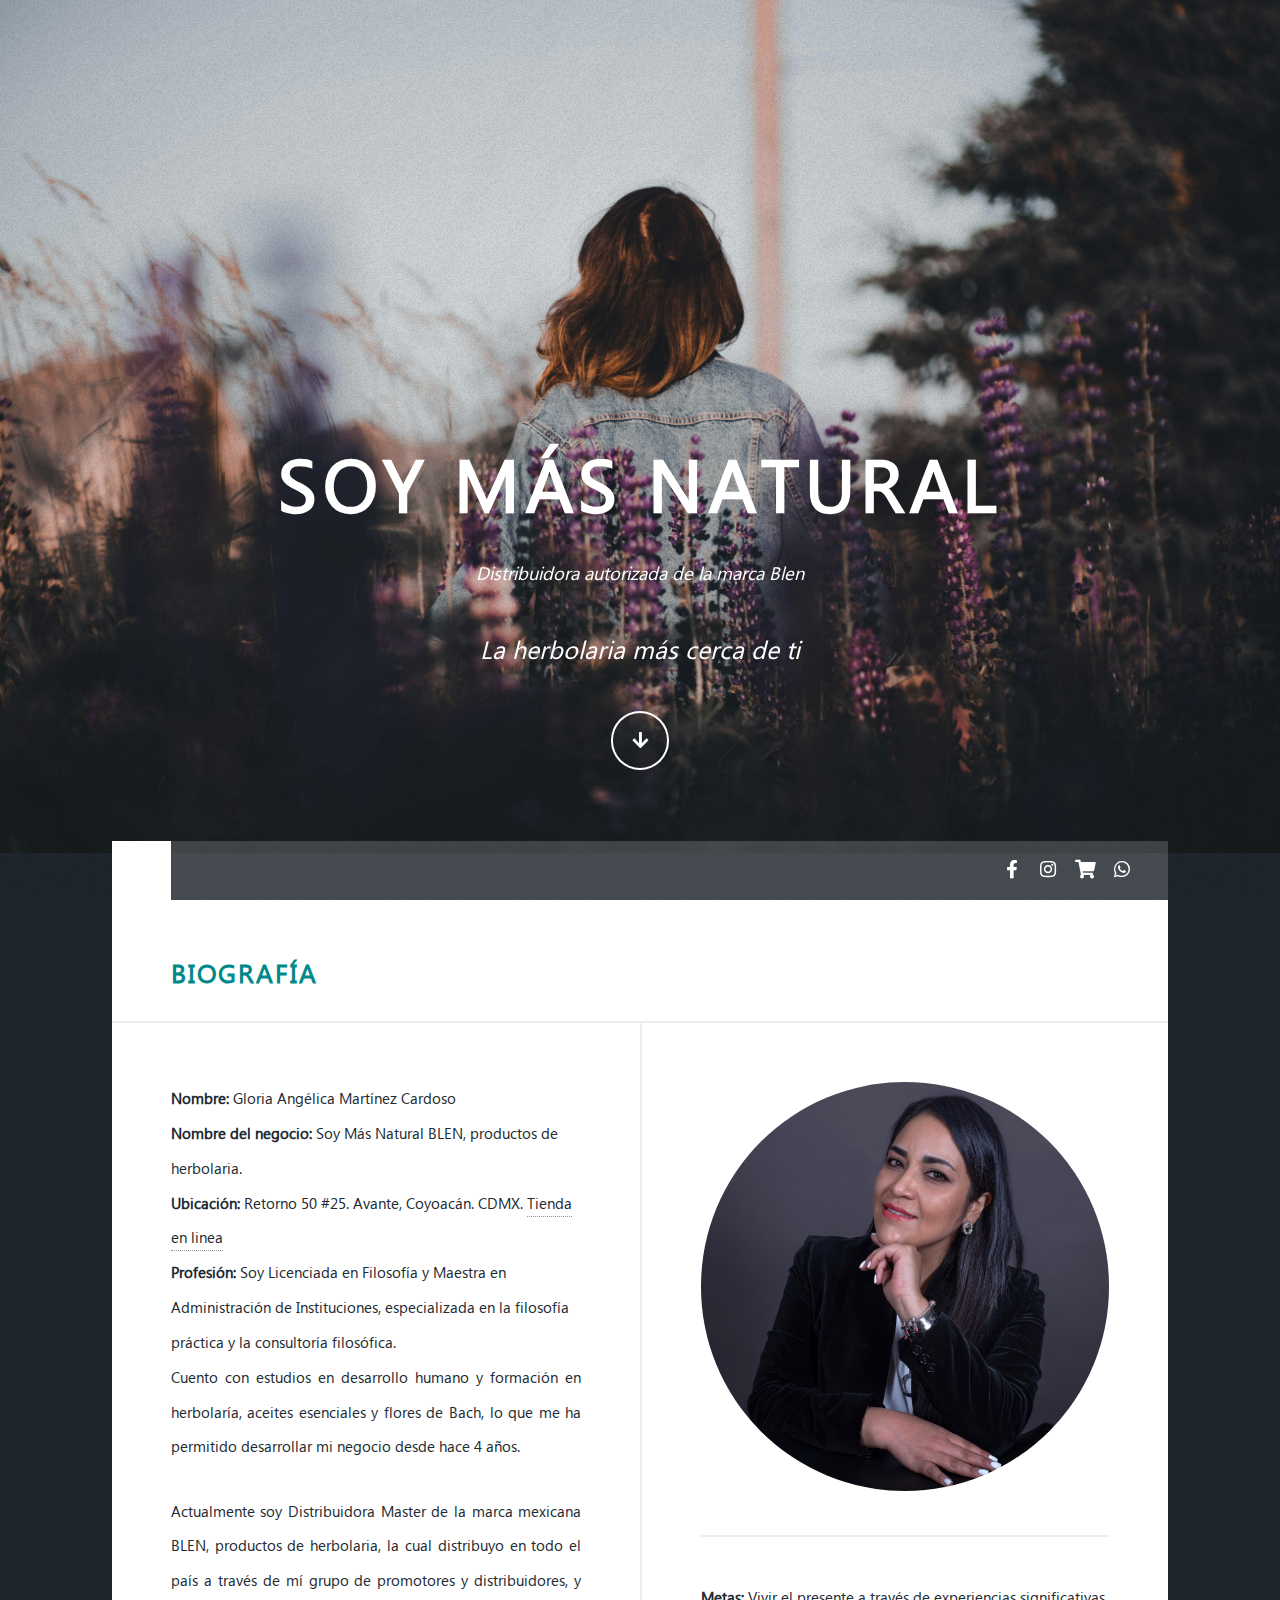
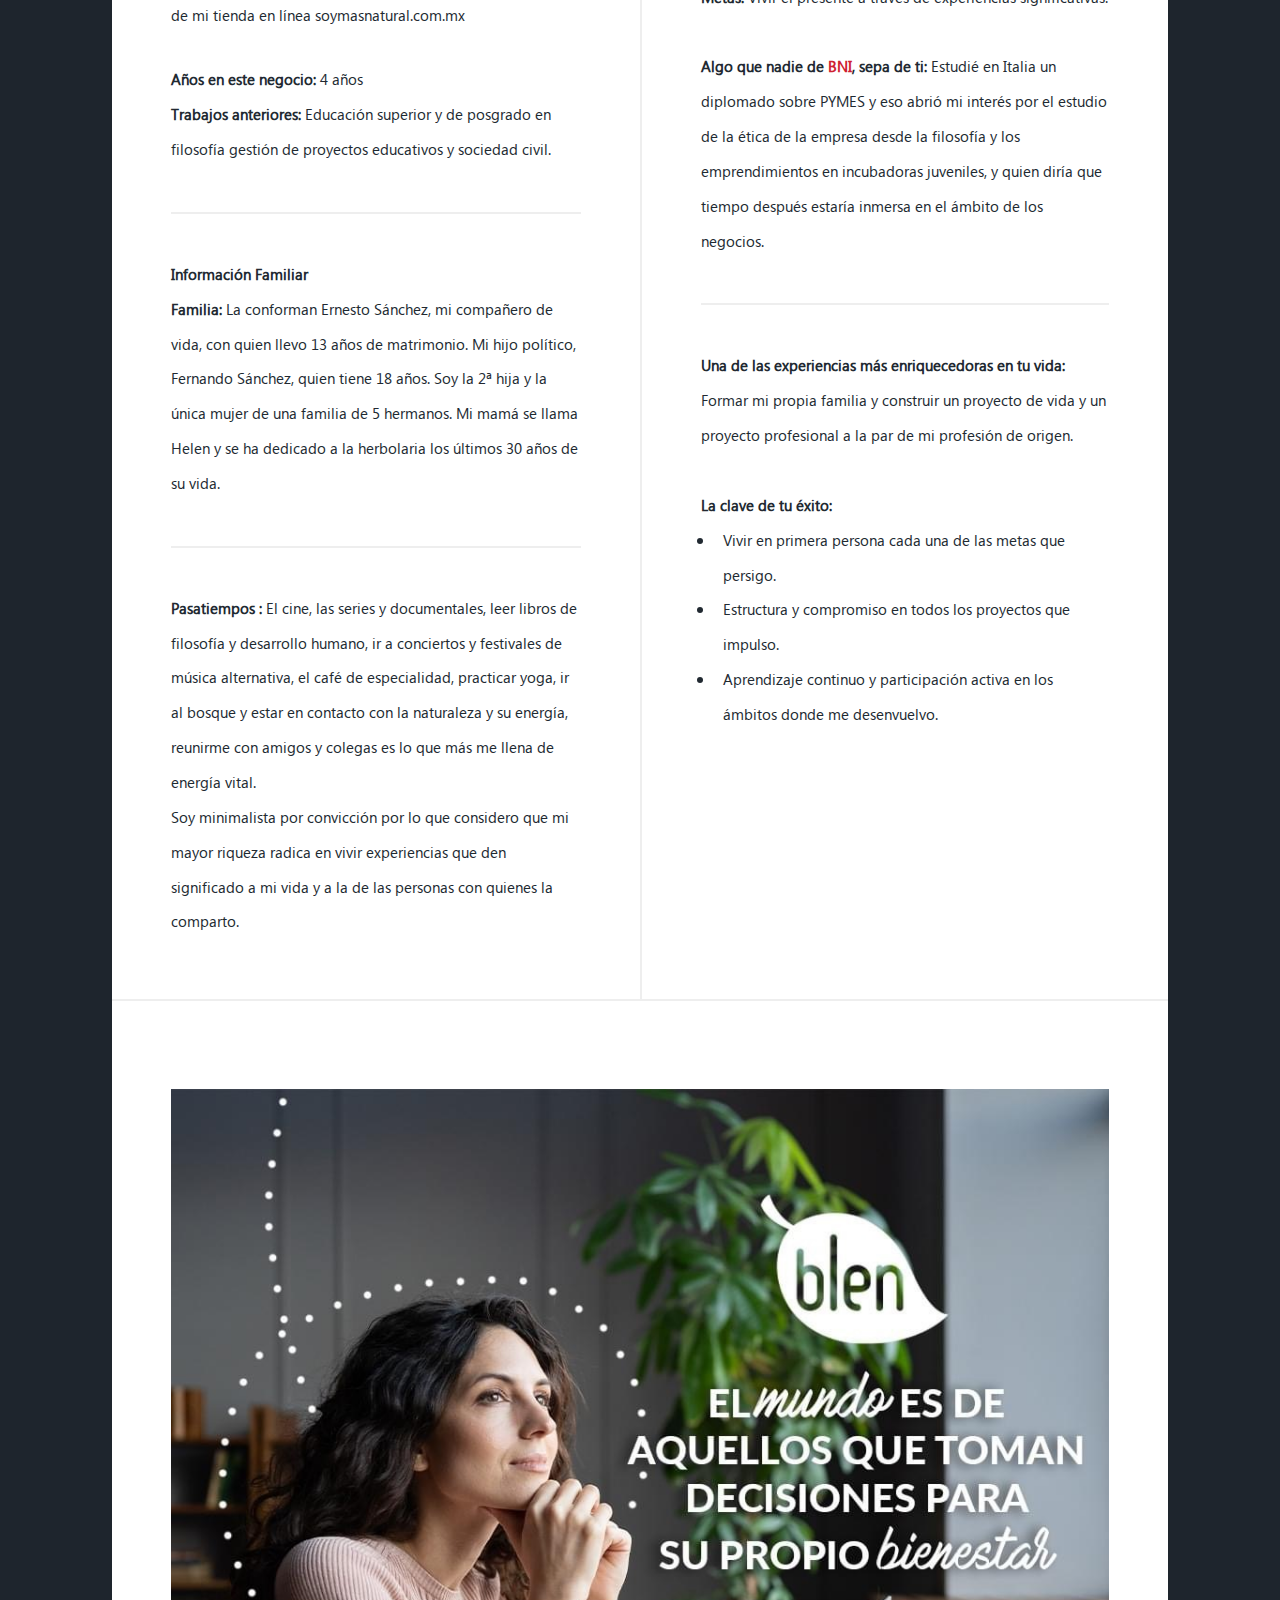
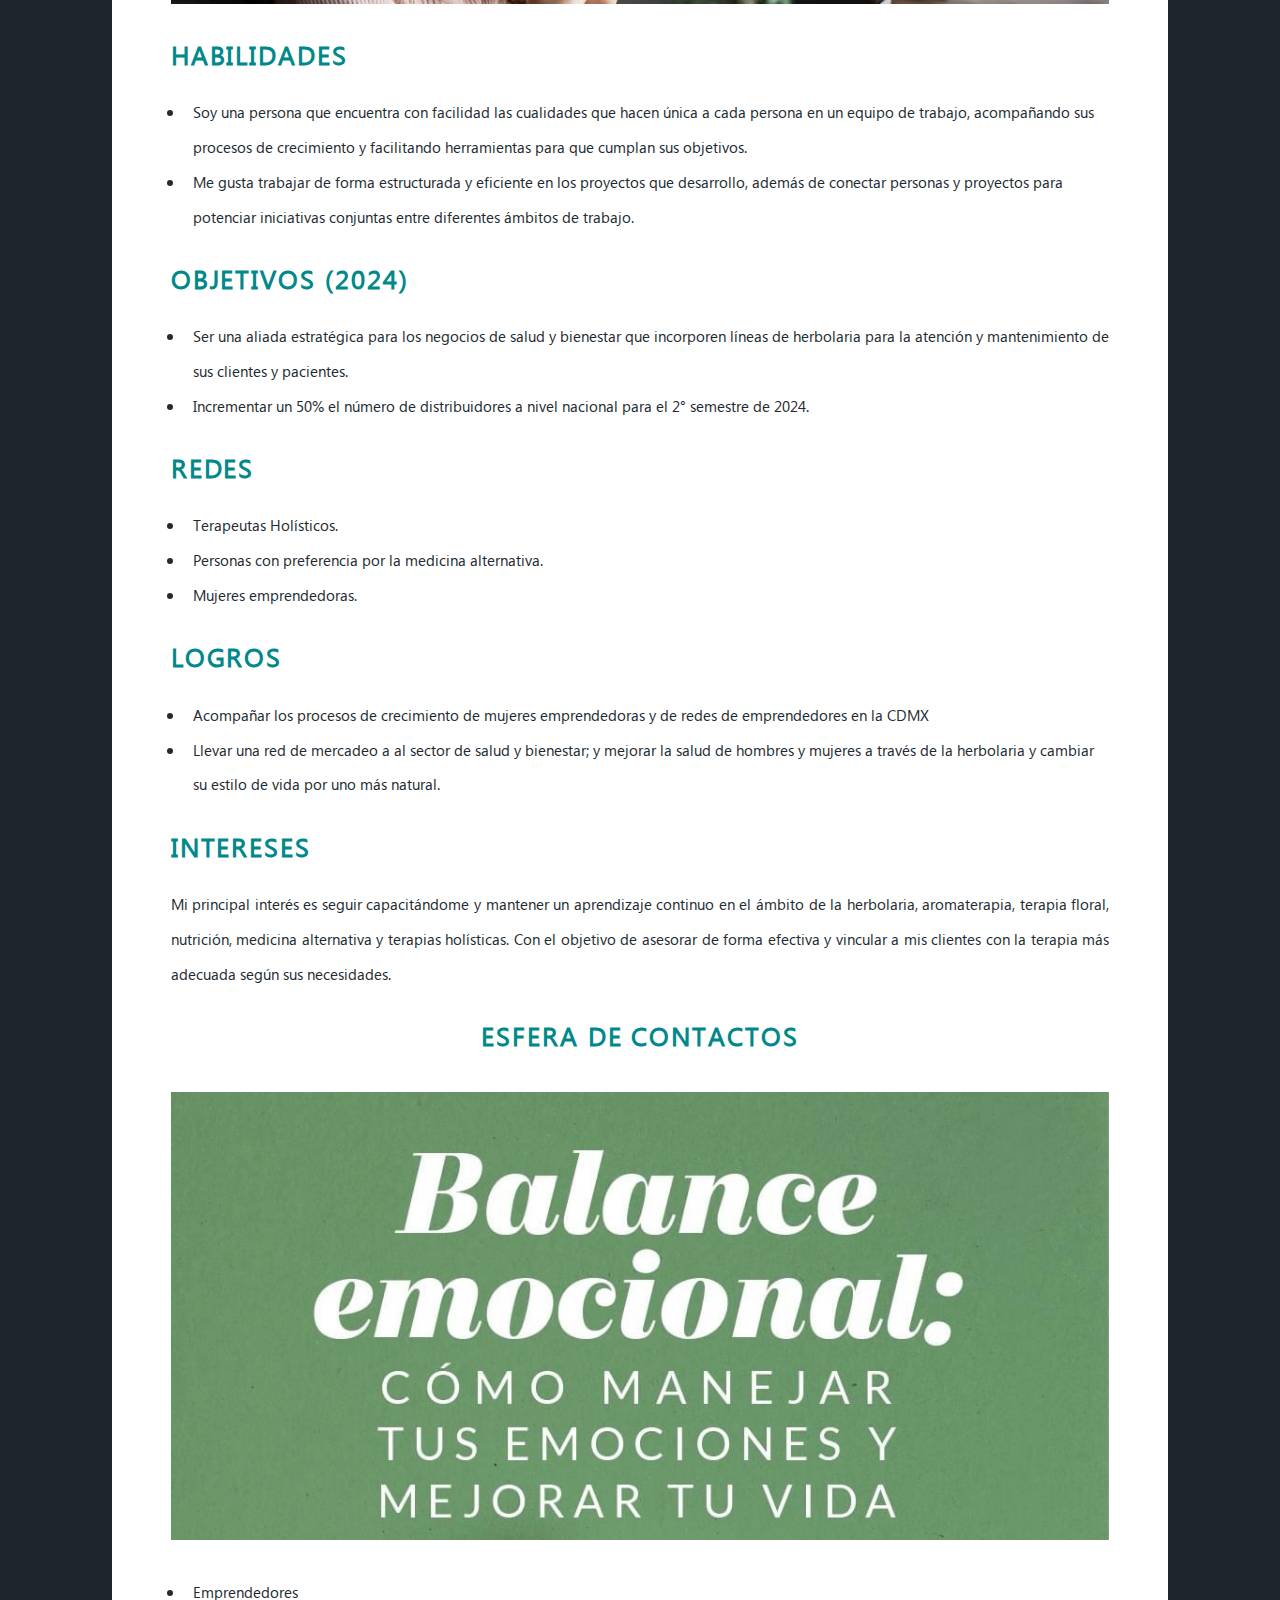
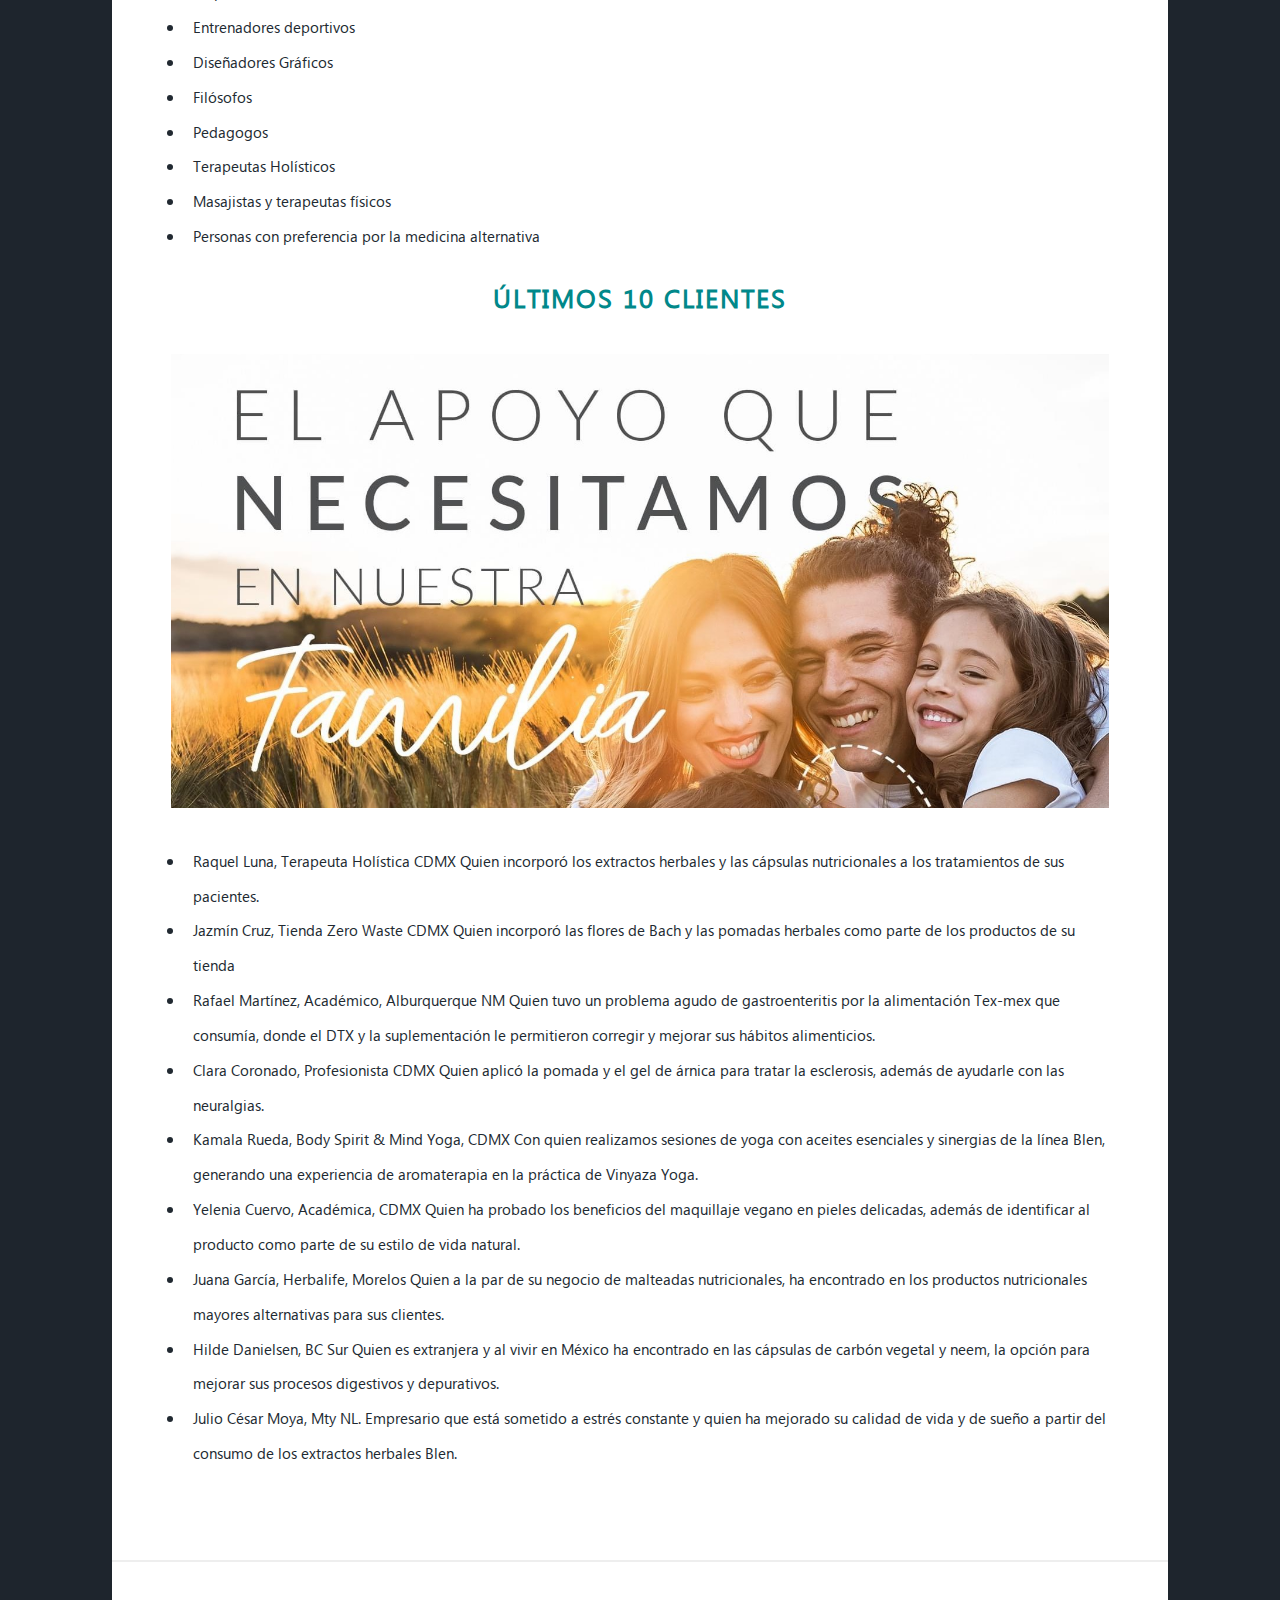
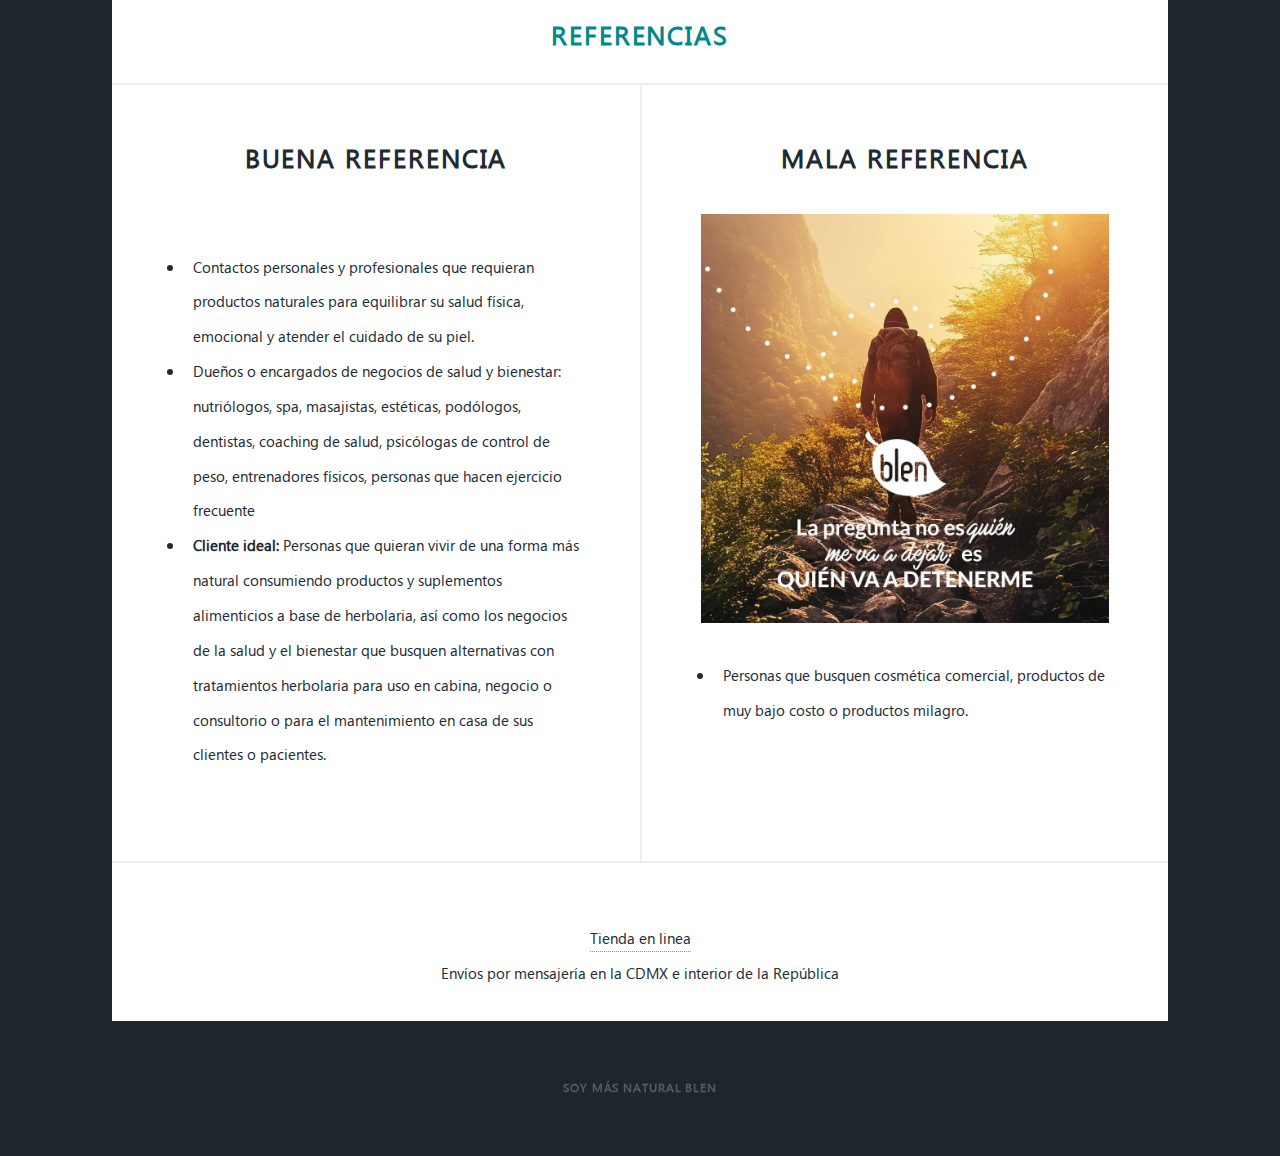
==== commit 8a0df9a4: "pla" ====
--- a/index.html
+++ b/index.html
@@ -190,10 +190,9 @@
           </article>
         </section>
         <section class="post">
-          <a  class="image fit" style="height: 500px;"
-          ><img src="/images/image0.jpg"></a>
+          <a  class="image fit"
+          ><img src="https://1to1network.github.io/Gloria-Martinez/images/image0.jpg"></a>
           <h2 class="redbni">HABILIDADES</h2>
-
           <ul>
             <li>
               Soy una persona que encuentra con facilidad las cualidades que
@@ -221,7 +220,7 @@
               para el 2° semestre de 2024.
             </li>
           </ul>
-          <br /><br />
+        
           <h2 class="redbni">REDES</h2>
           <ul>
             <li>Terapeutas Holísticos.</li>
@@ -253,8 +252,8 @@
           </p>
 
           <h2 class="redbni" style="text-align: center">ESFERA DE CONTACTOS</h2>
-          <a  class="image fit" style="height: 442px;"
-          ><img src="/images/image4.jpg"></a>
+          <a  class="image fit" 
+          ><img src="https://1to1network.github.io/Gloria-Martinez/images/image4.jpg"></a>
 
           <ul>
             <li>Emprendedores</li>
@@ -268,8 +267,8 @@
           </ul>
 
           <h2 class="redbni" style="text-align: center">ÚLTIMOS 10 CLIENTES</h2>
-          <a  class="image fit" style="height: 500px;"
-          ><img src="/images/image9.jpg"></a>
+          <a  class="image fit" 
+          ><img src="https://1to1network.github.io/Gloria-Martinez/images/image9.jpg"></a>
 
           <ul>
             <li>
@@ -362,7 +361,7 @@
               <h2><a href="#">mala referencia</a></h2>
             </header>
             <a href="#" class="image fit"
-              ><img src="images/image11.jpg" alt=""
+              ><img src="https://1to1network.github.io/Gloria-Martinez/images/image11.jpg" alt=""
             /></a>
             <div class="texto1">
               <ul>
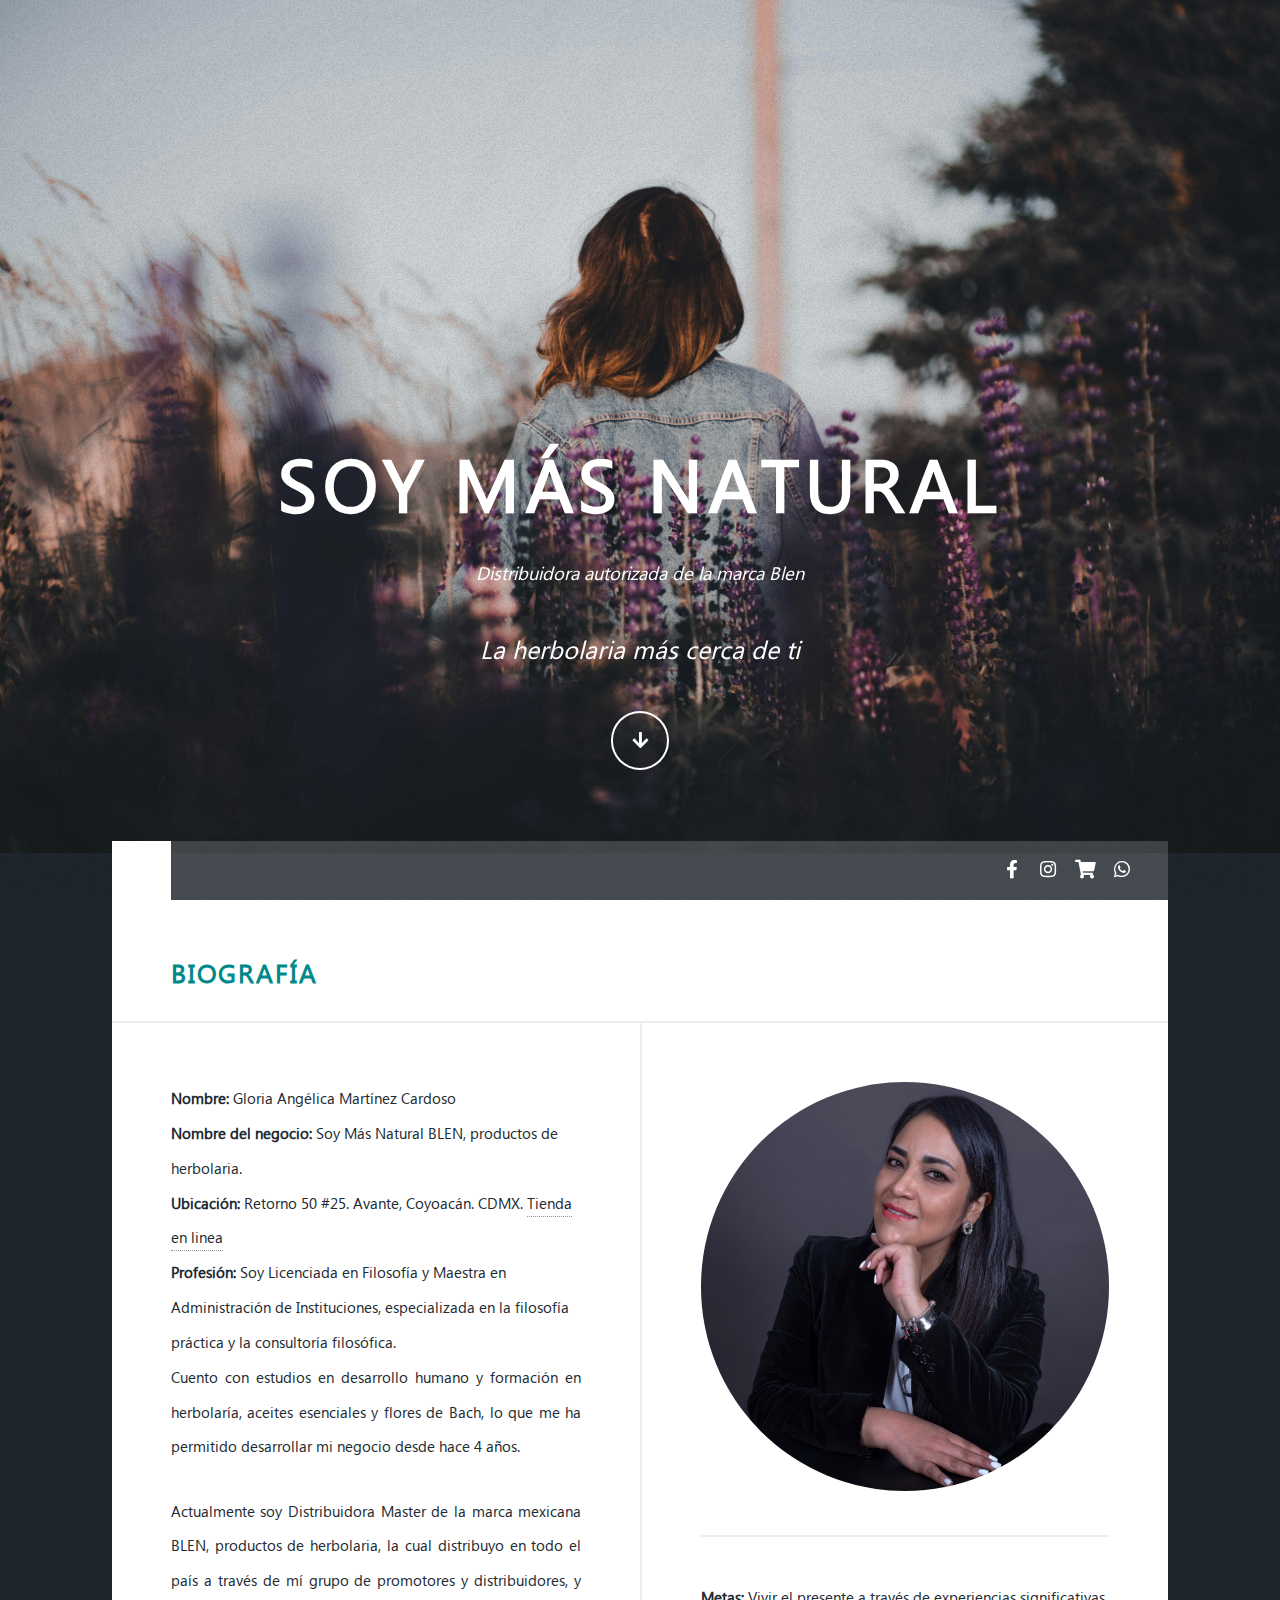
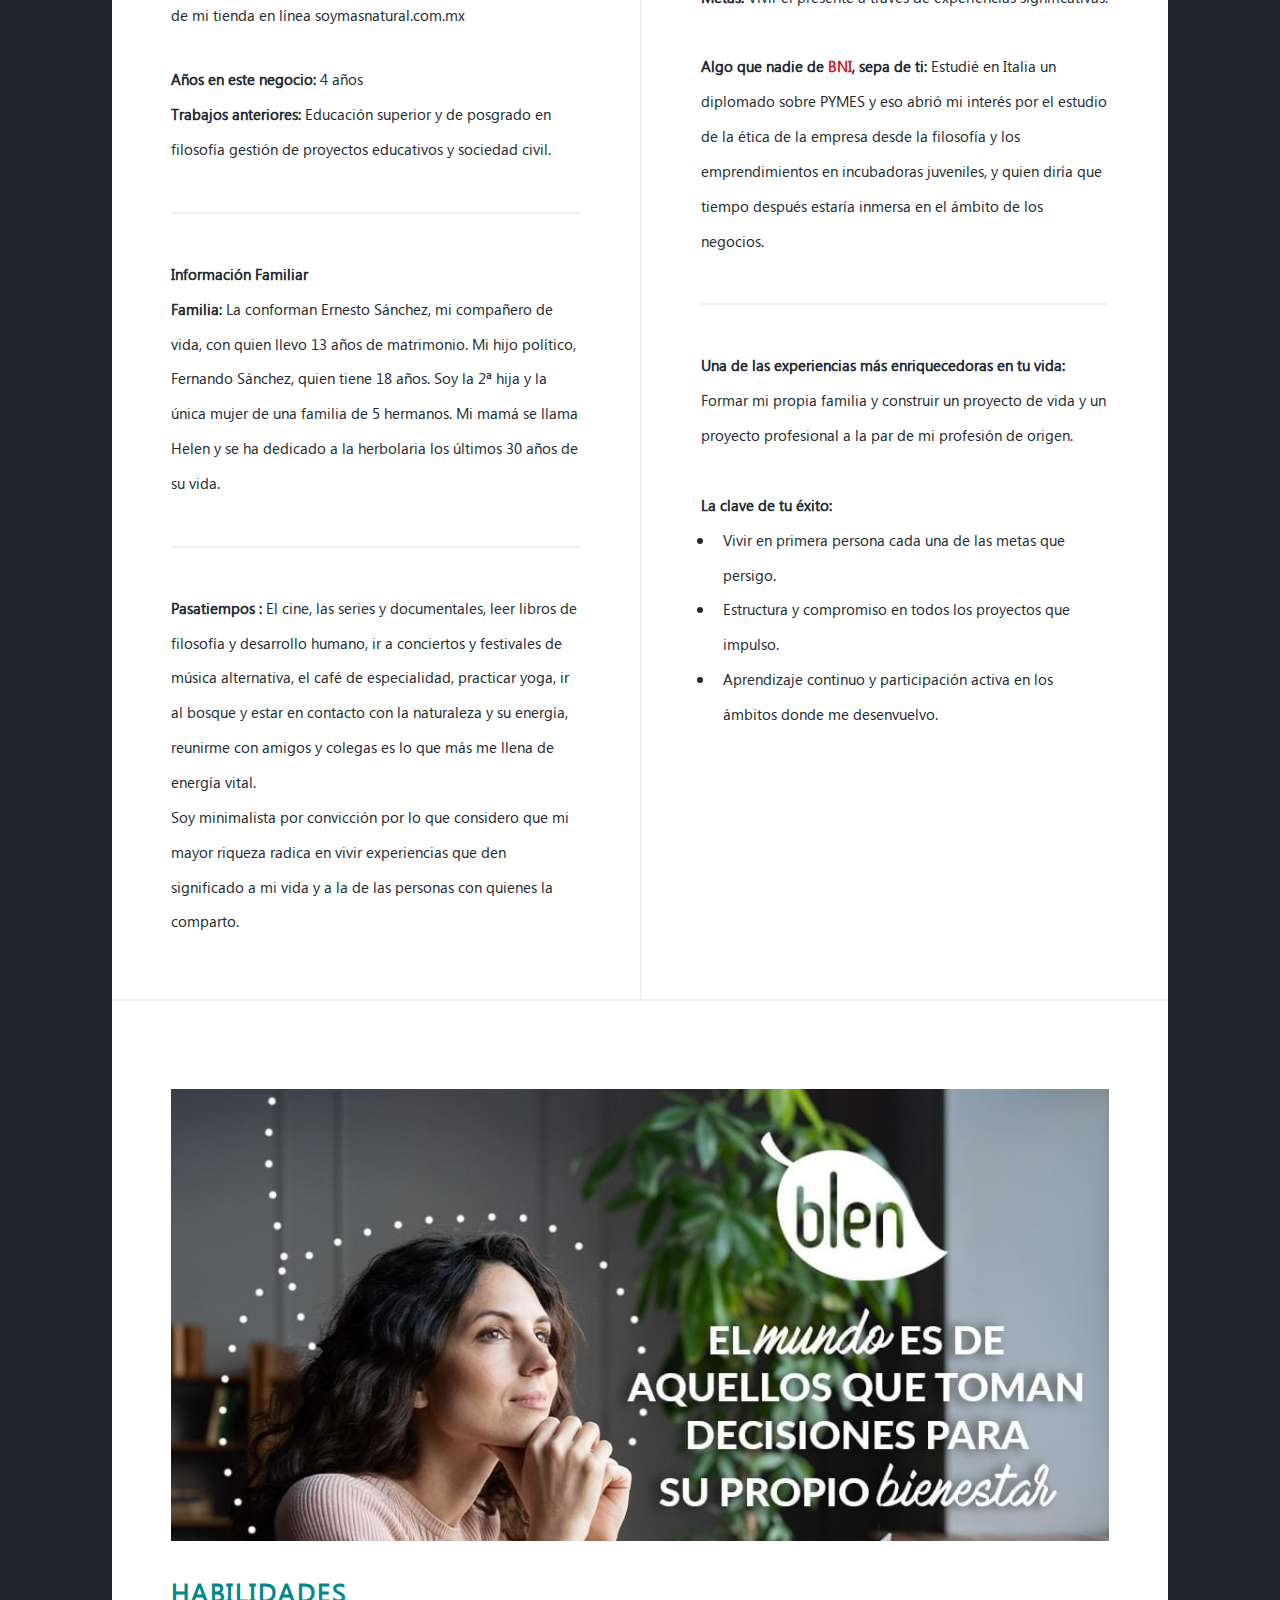
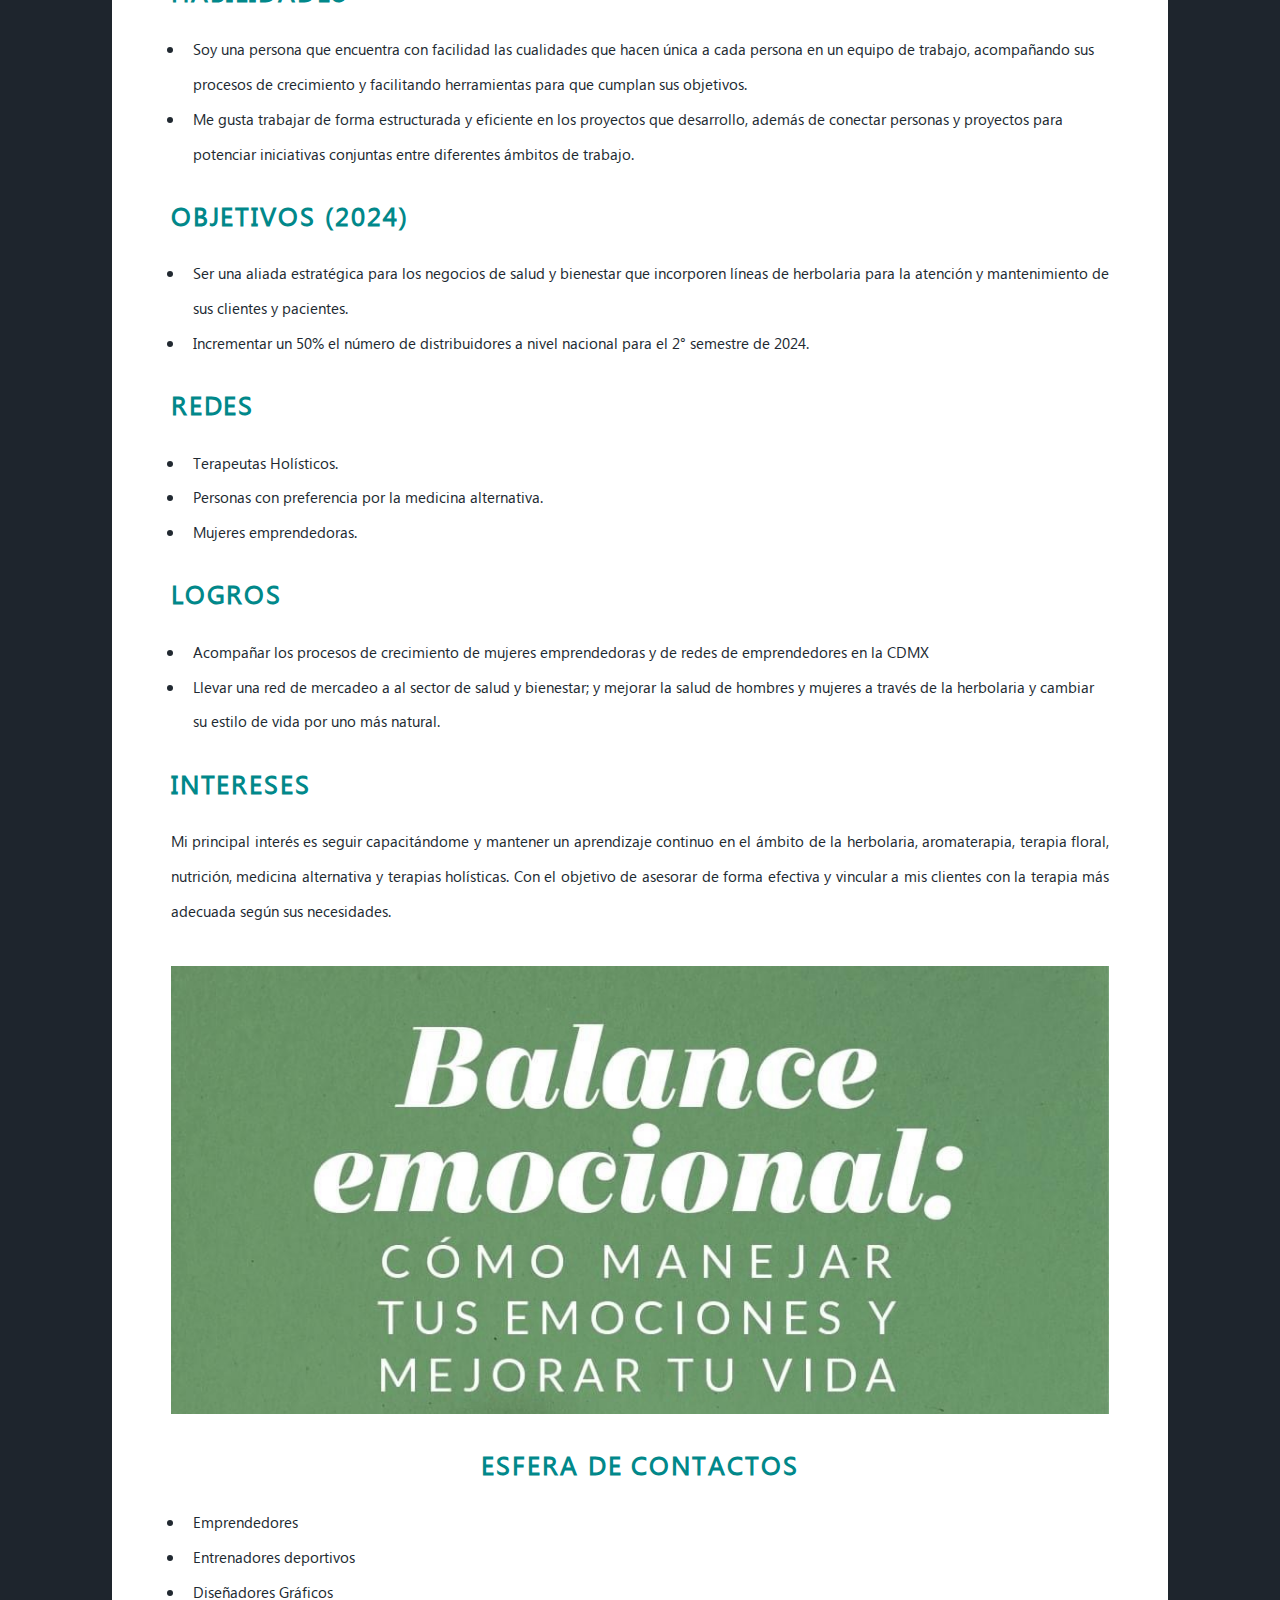
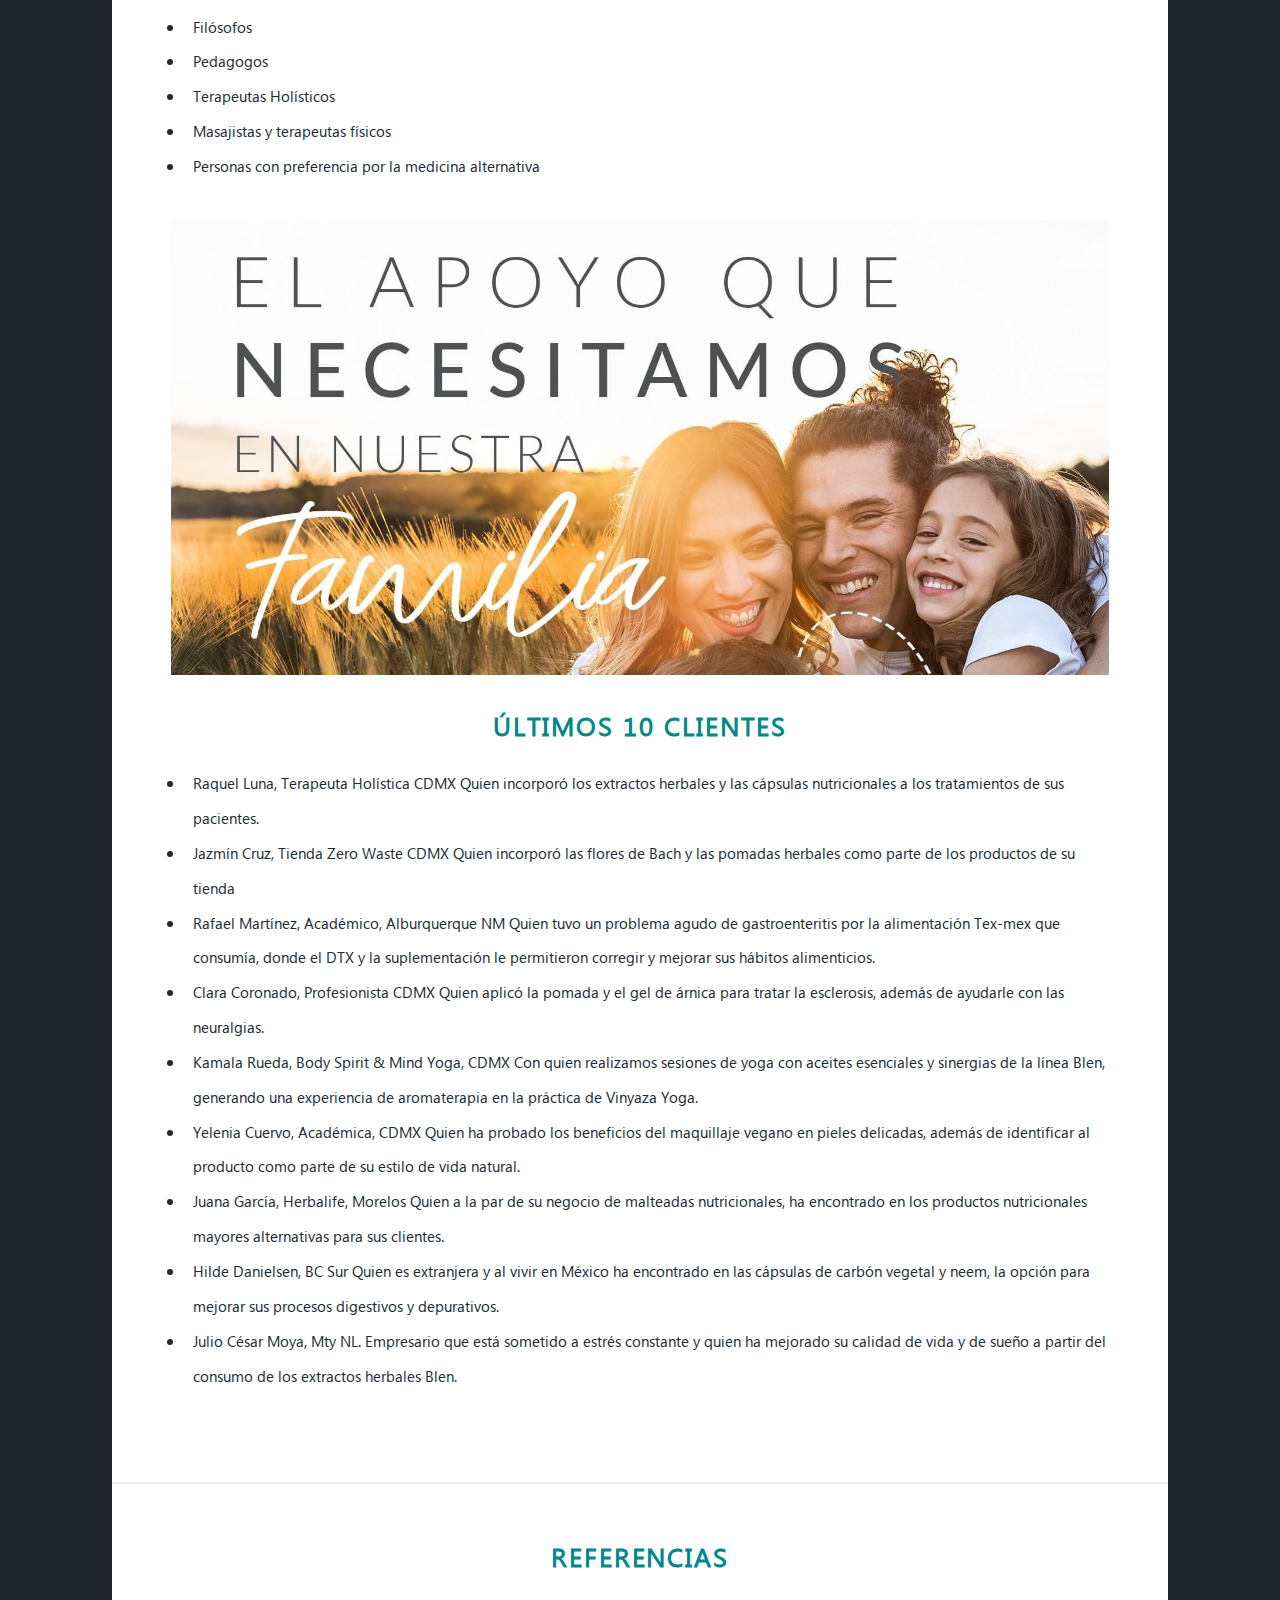
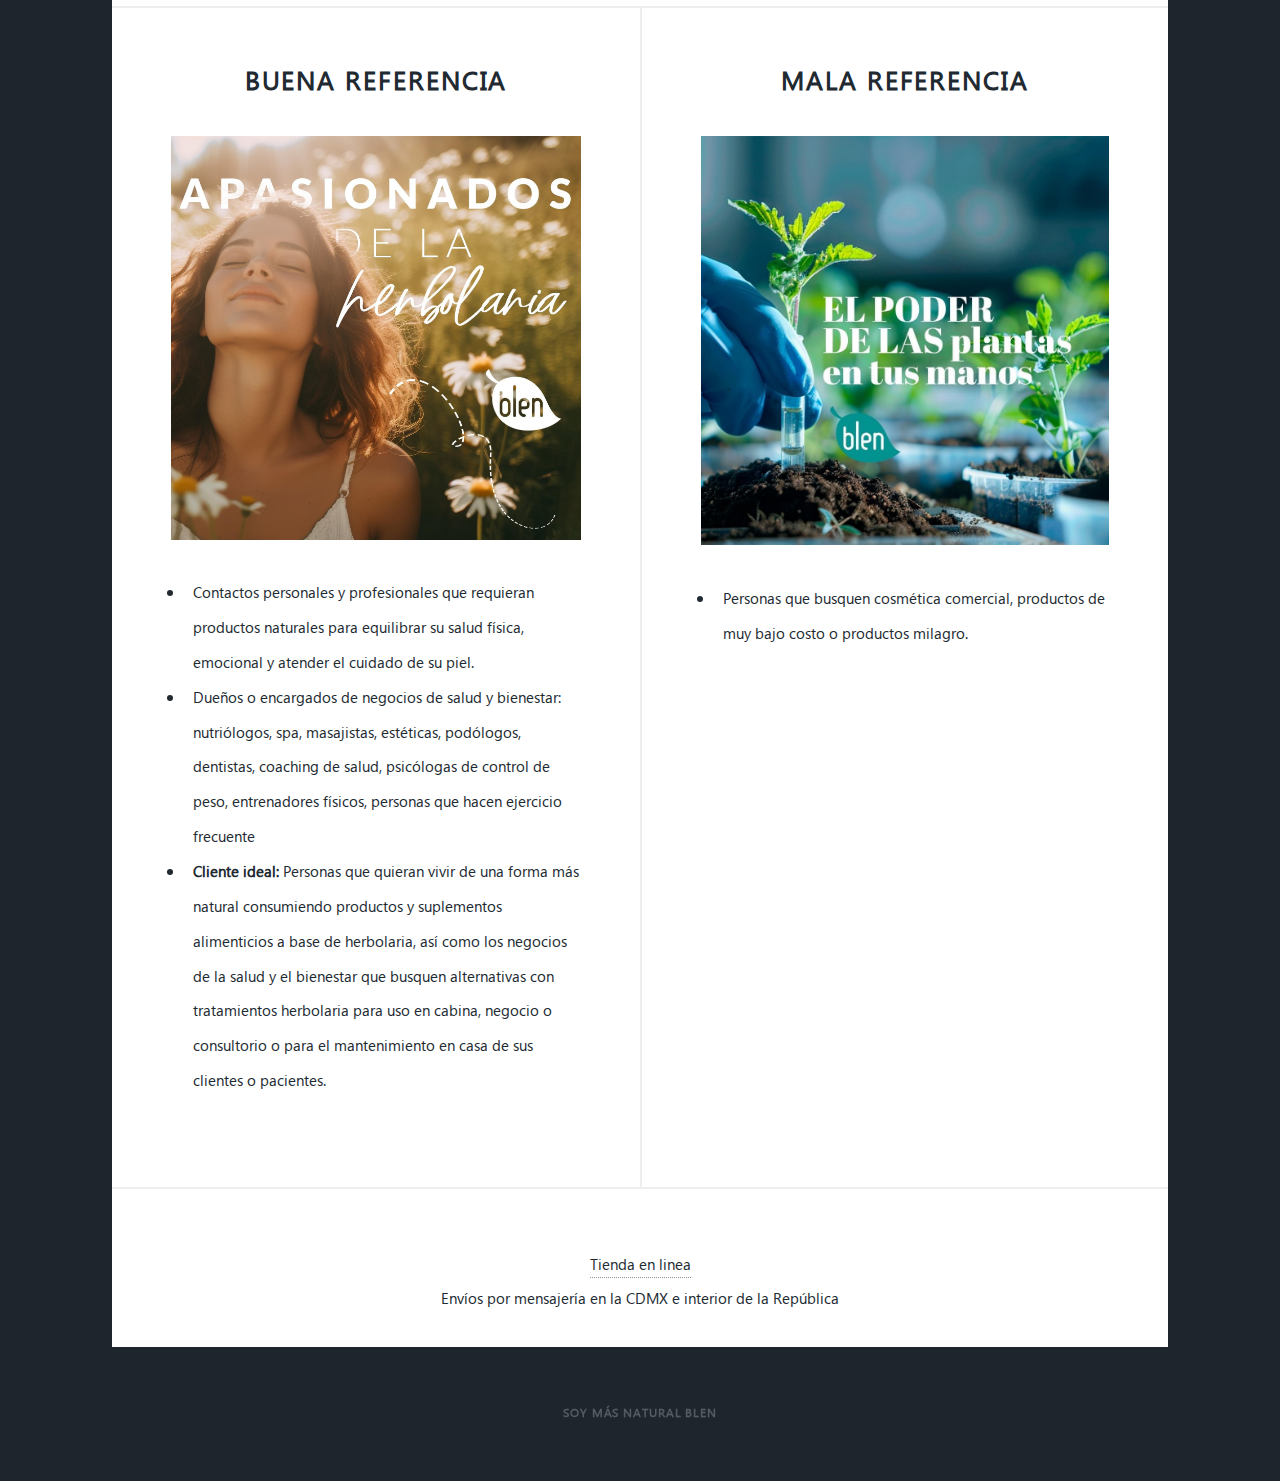
==== commit e54e743f: "oka" ====
--- a/index.html
+++ b/index.html
@@ -251,9 +251,11 @@
             a mis clientes con la terapia más adecuada según sus necesidades.
           </p>
 
-          <h2 class="redbni" style="text-align: center">ESFERA DE CONTACTOS</h2>
           <a  class="image fit" 
           ><img src="https://1to1network.github.io/Gloria-Martinez/images/image4.jpg"></a>
+
+          <h2 class="redbni" style="text-align: center">ESFERA DE CONTACTOS</h2>
+          
 
           <ul>
             <li>Emprendedores</li>
@@ -266,9 +268,10 @@
             <li>Personas con preferencia por la medicina alternativa</li>
           </ul>
 
-          <h2 class="redbni" style="text-align: center">ÚLTIMOS 10 CLIENTES</h2>
           <a  class="image fit" 
           ><img src="https://1to1network.github.io/Gloria-Martinez/images/image9.jpg"></a>
+          <h2 class="redbni" style="text-align: center">ÚLTIMOS 10 CLIENTES</h2>
+          
 
           <ul>
             <li>
@@ -330,7 +333,7 @@
               <h2><a href="#">BUENA REFERENCIA</a></h2>
             </header>
             <a href="#" class="image fit"
-              ><img src="images/" alt=""
+              ><img src="https://1to1network.github.io/Gloria-Martinez/images/image10.jpg" alt=""
             /></a>
             <div class="texto1">
               <ul>
@@ -361,7 +364,7 @@
               <h2><a href="#">mala referencia</a></h2>
             </header>
             <a href="#" class="image fit"
-              ><img src="https://1to1network.github.io/Gloria-Martinez/images/image11.jpg" alt=""
+              ><img src="https://1to1network.github.io/Gloria-Martinez/images/image7.jpg" alt=""
             /></a>
             <div class="texto1">
               <ul>
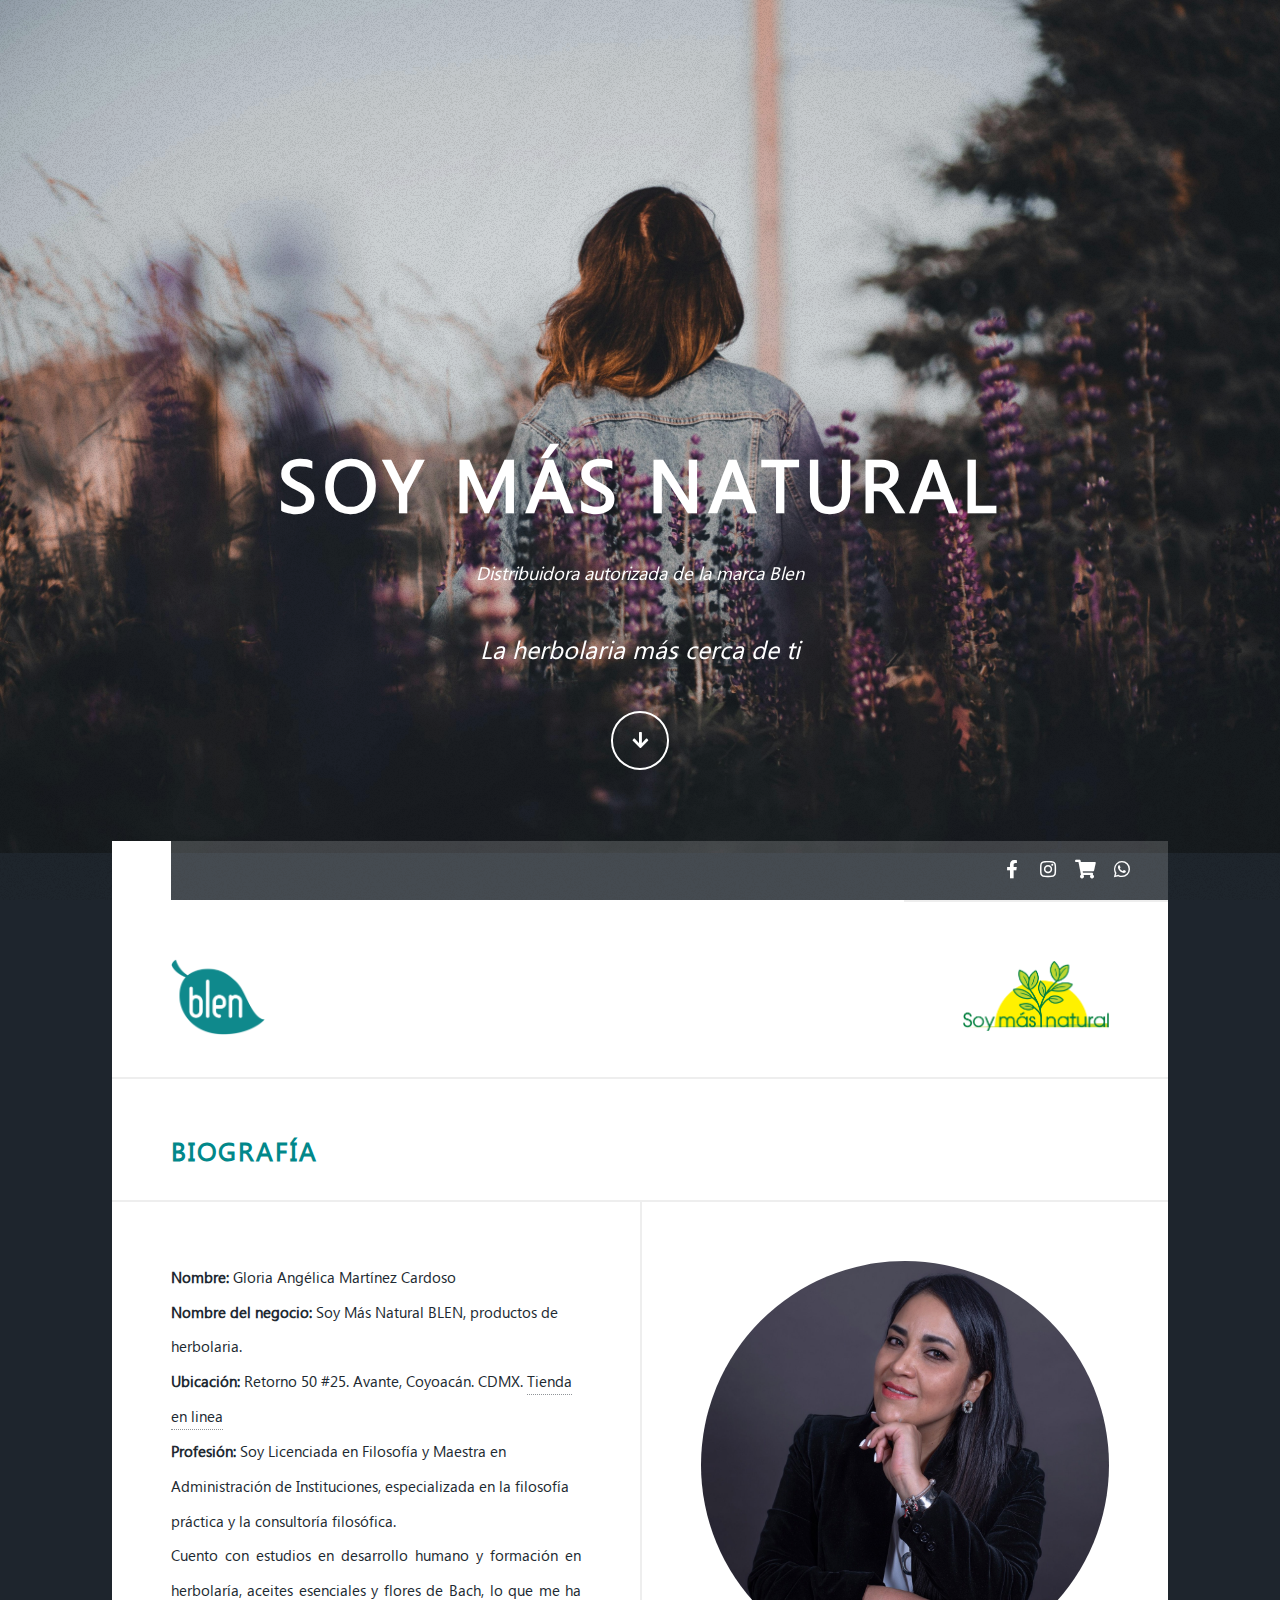
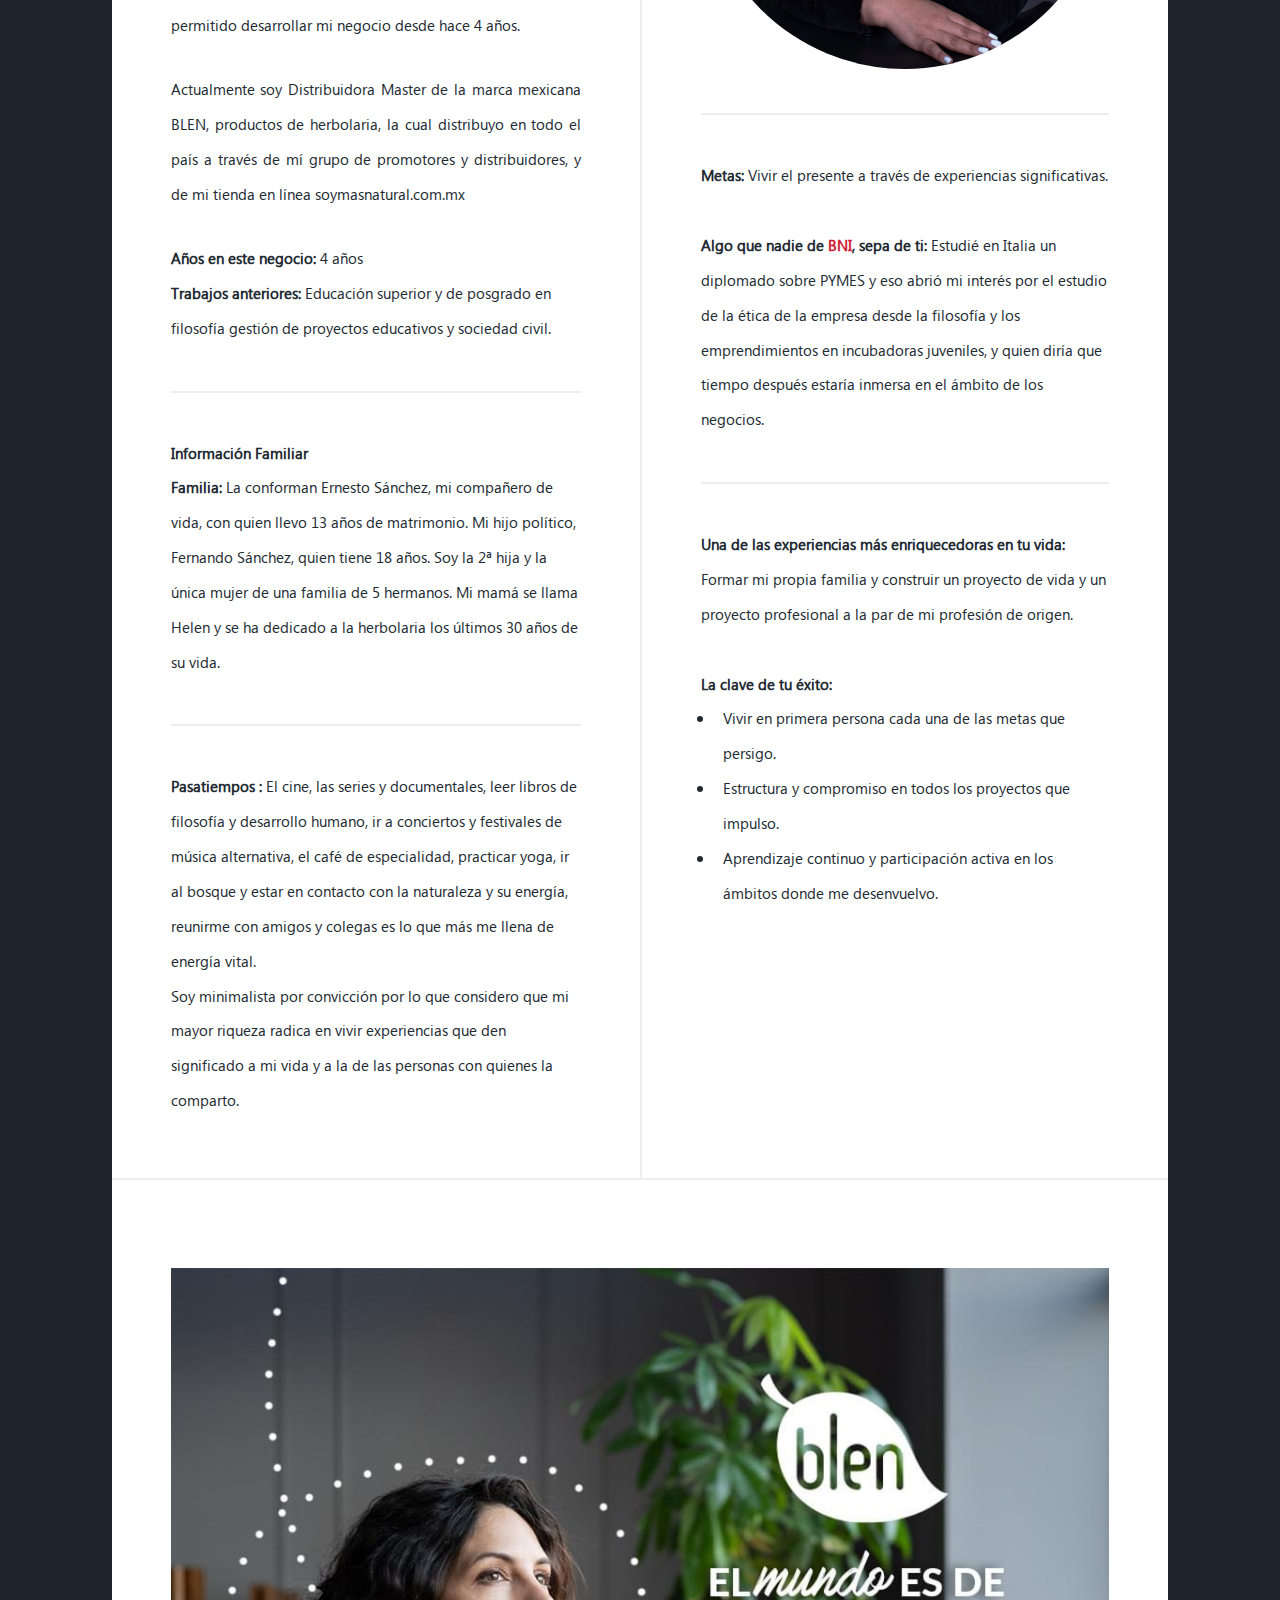
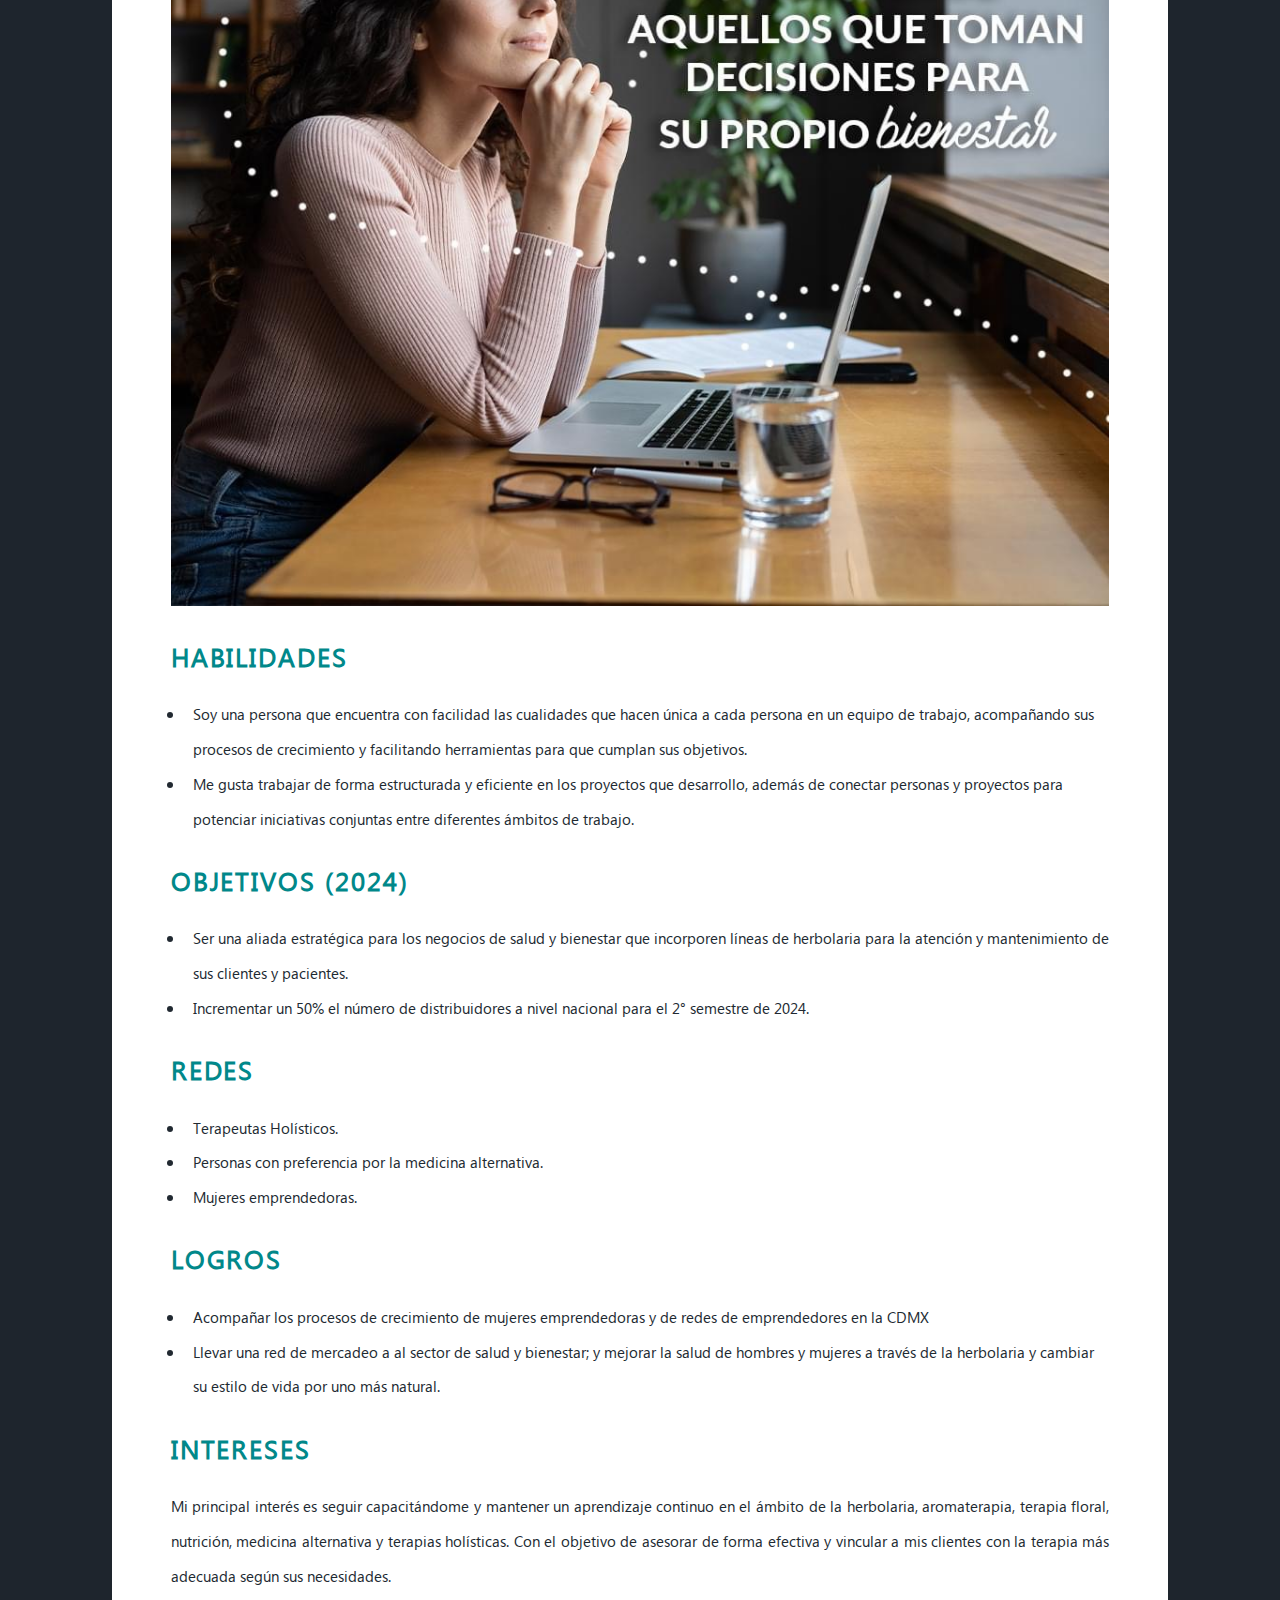
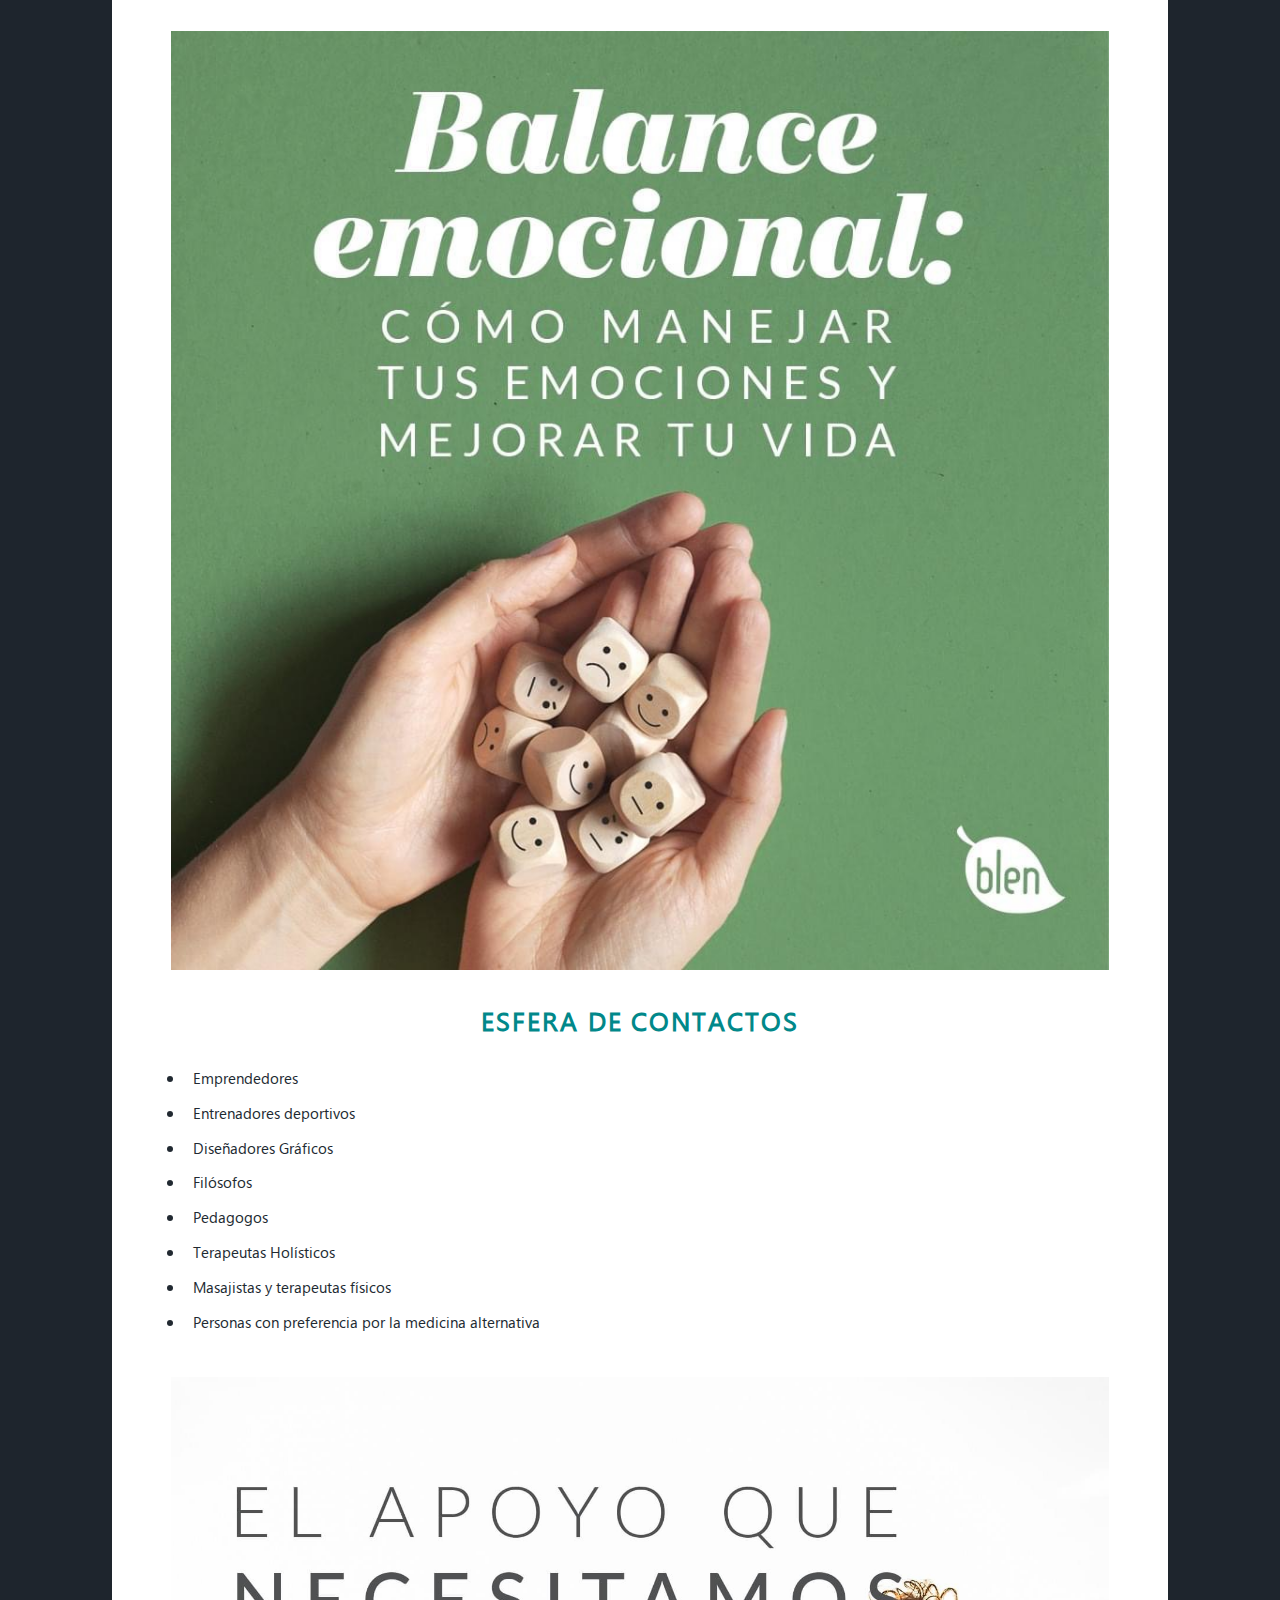
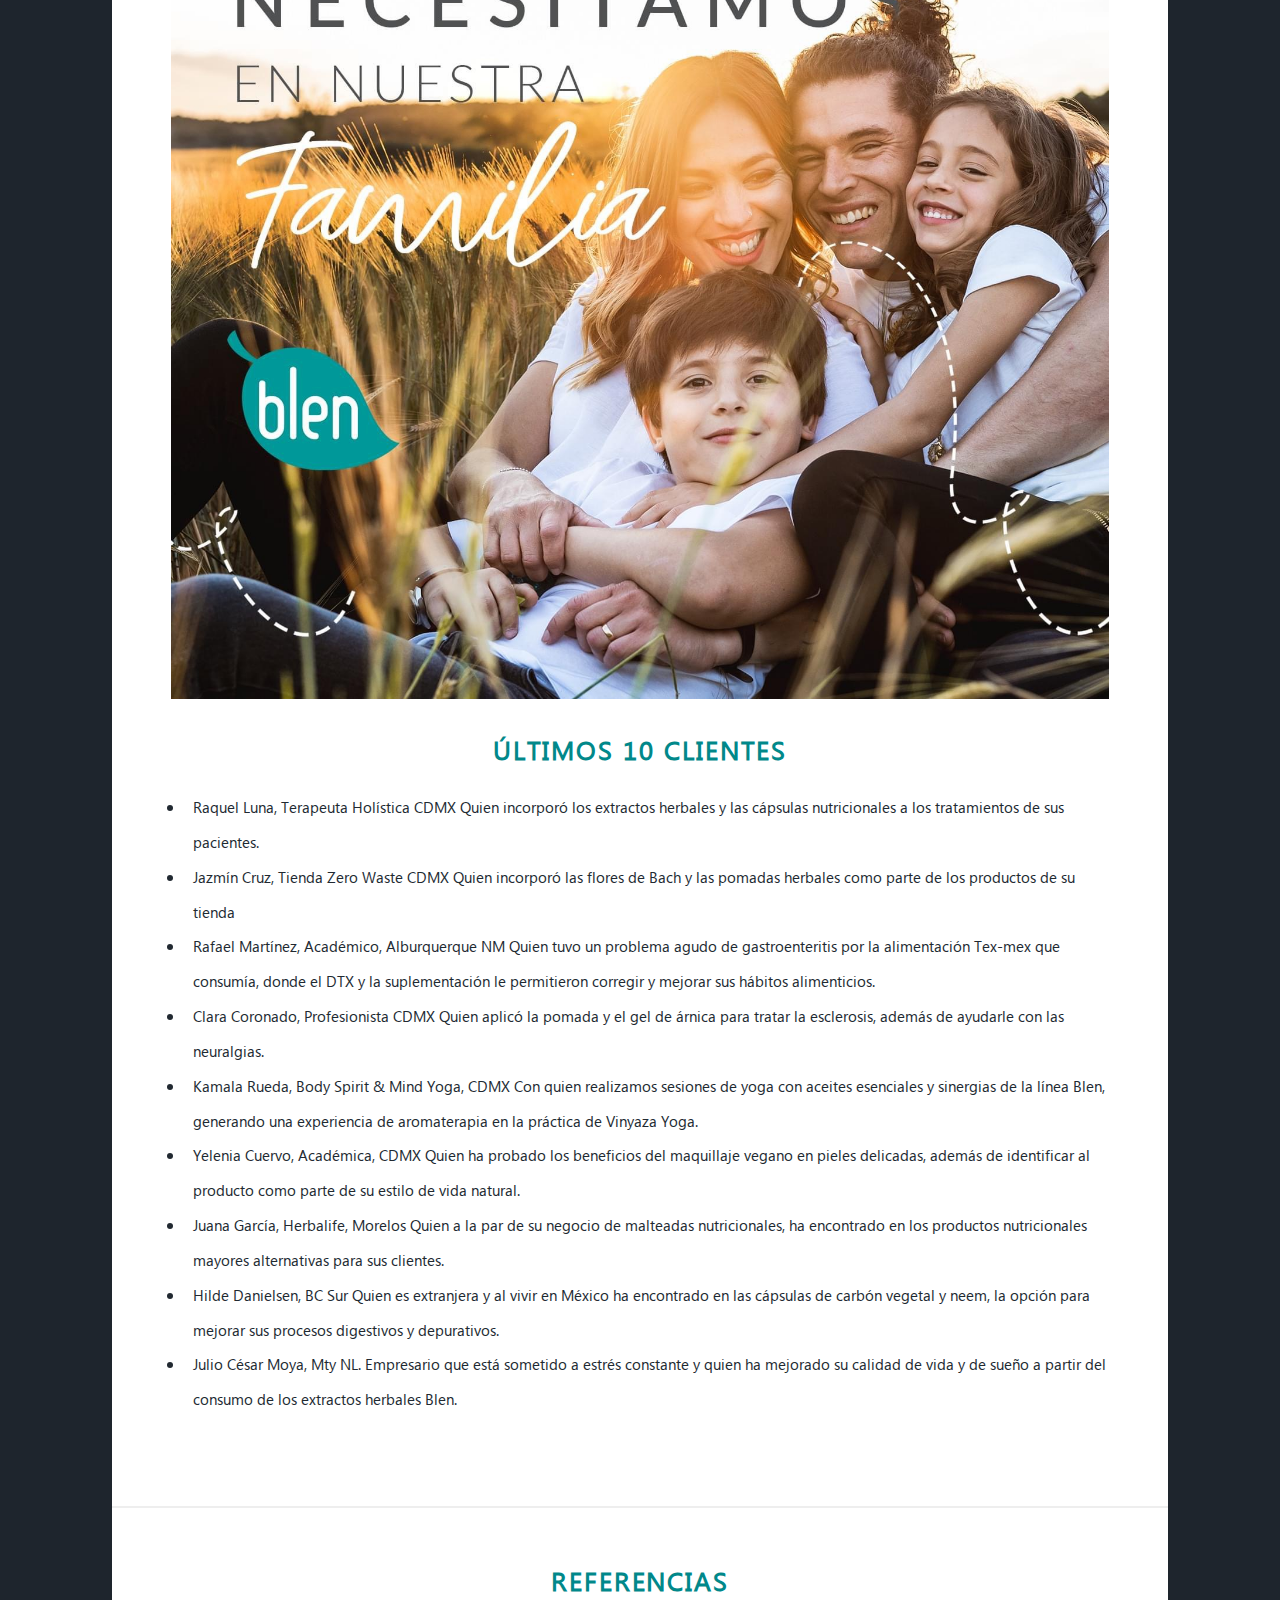
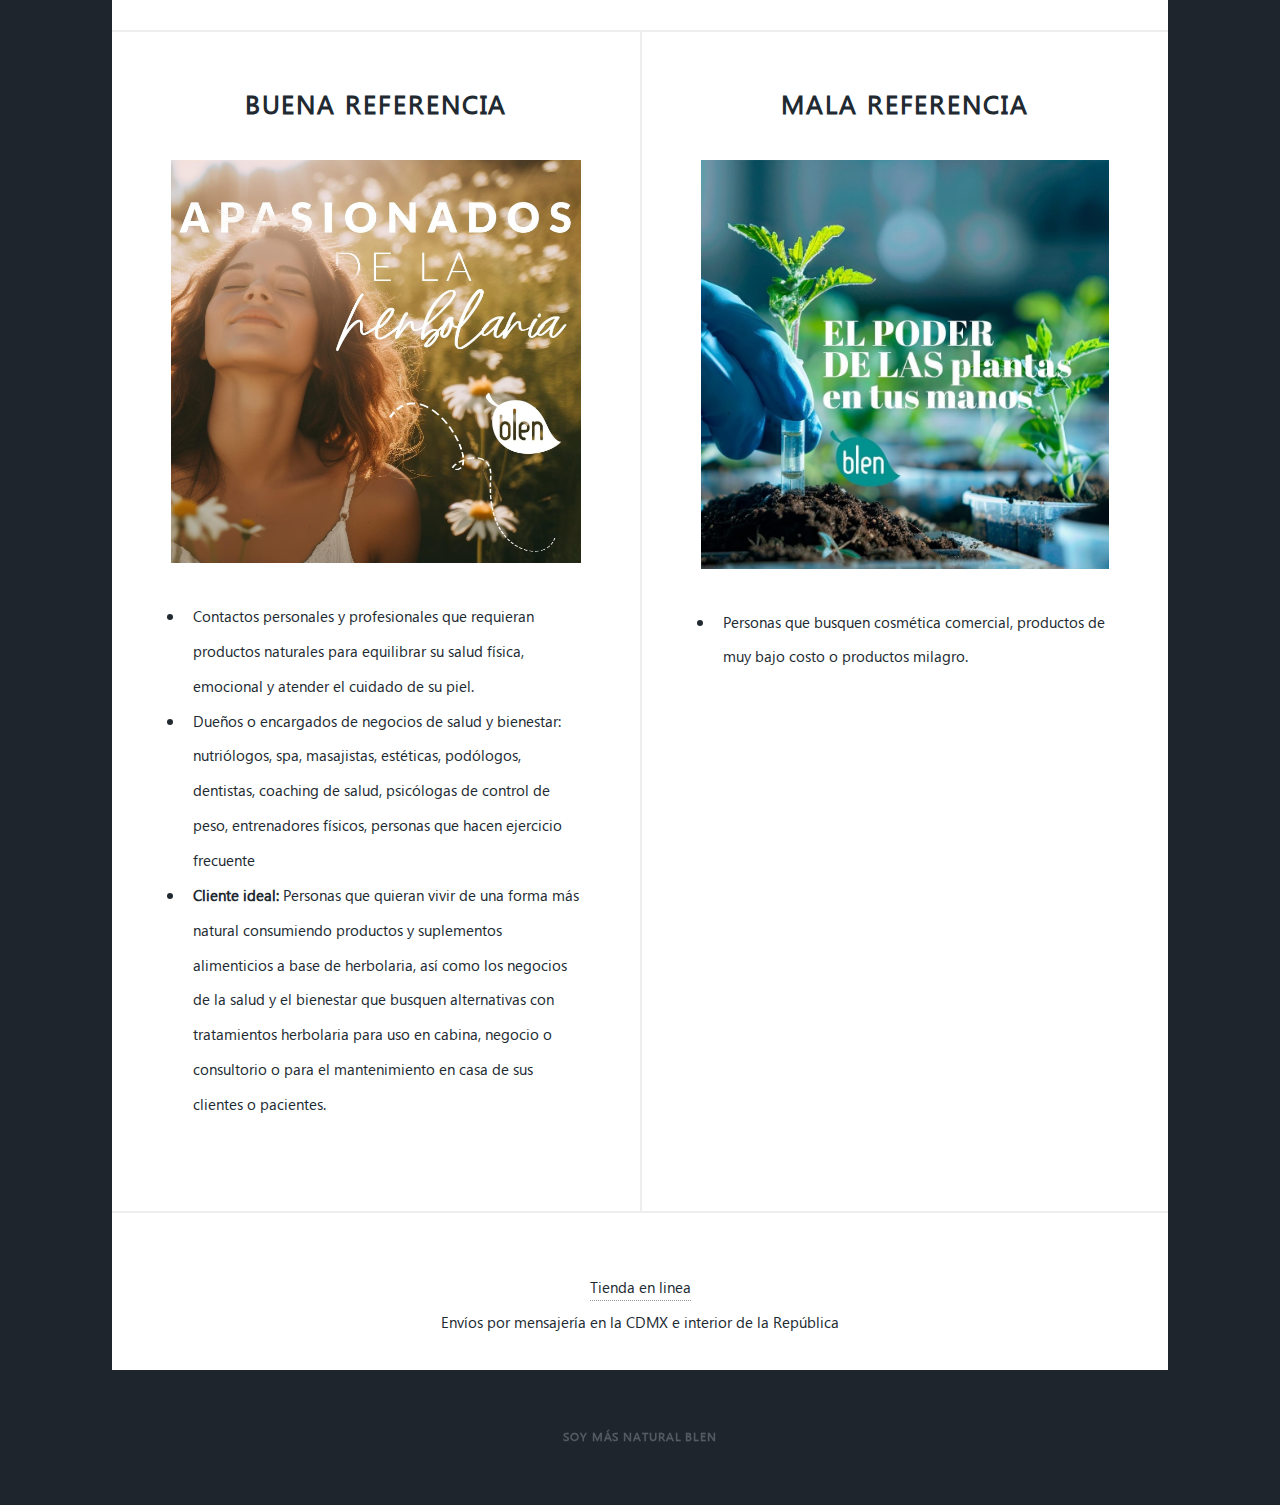
==== commit d96aaaa5: "oka" ====
--- a/index.html
+++ b/index.html
@@ -97,6 +97,8 @@
 
       <!-- Main -->
       <div id="main">
+        <img src="/images/Logoblen.png" style="width: 20%;">
+        <img src="/images/LogoSMN.png" style="width: 25%; float: right;">
         <h2 class="redbni">Biografía</h2>
 
         <section class="posts">
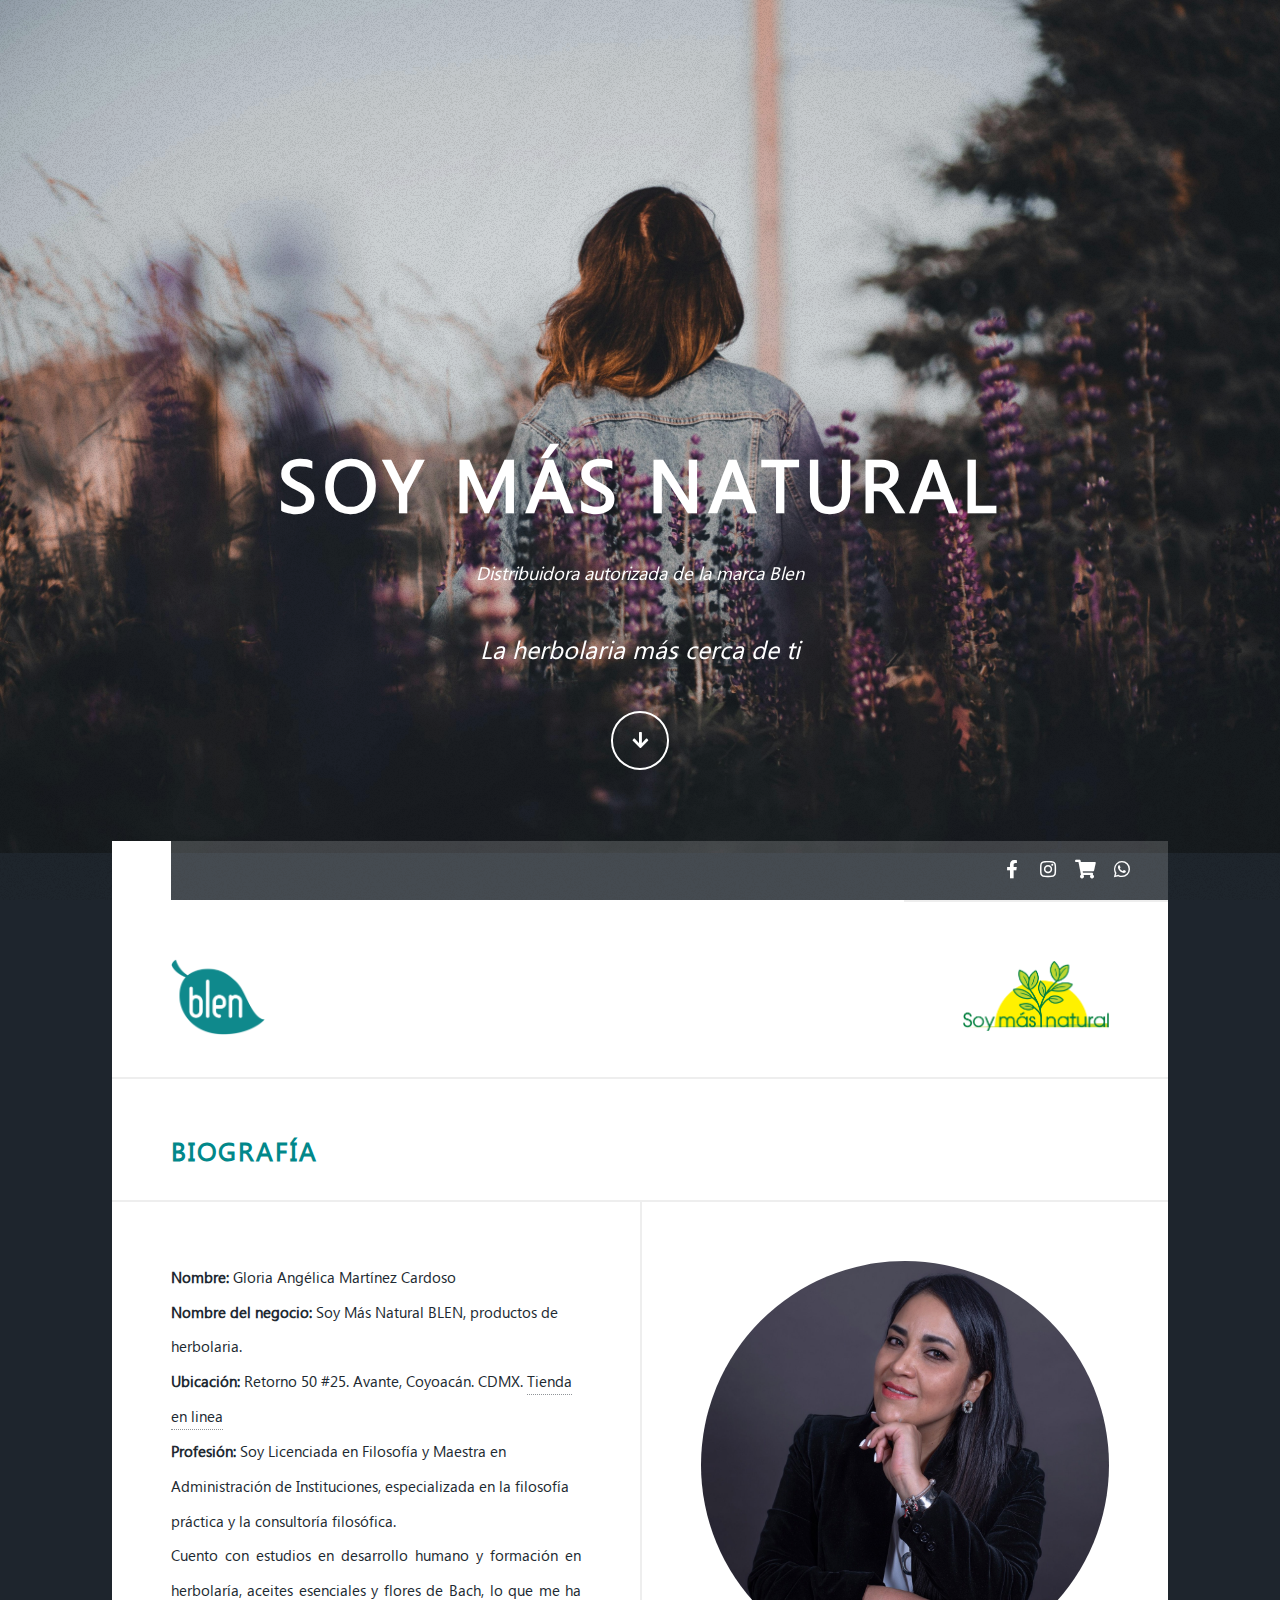
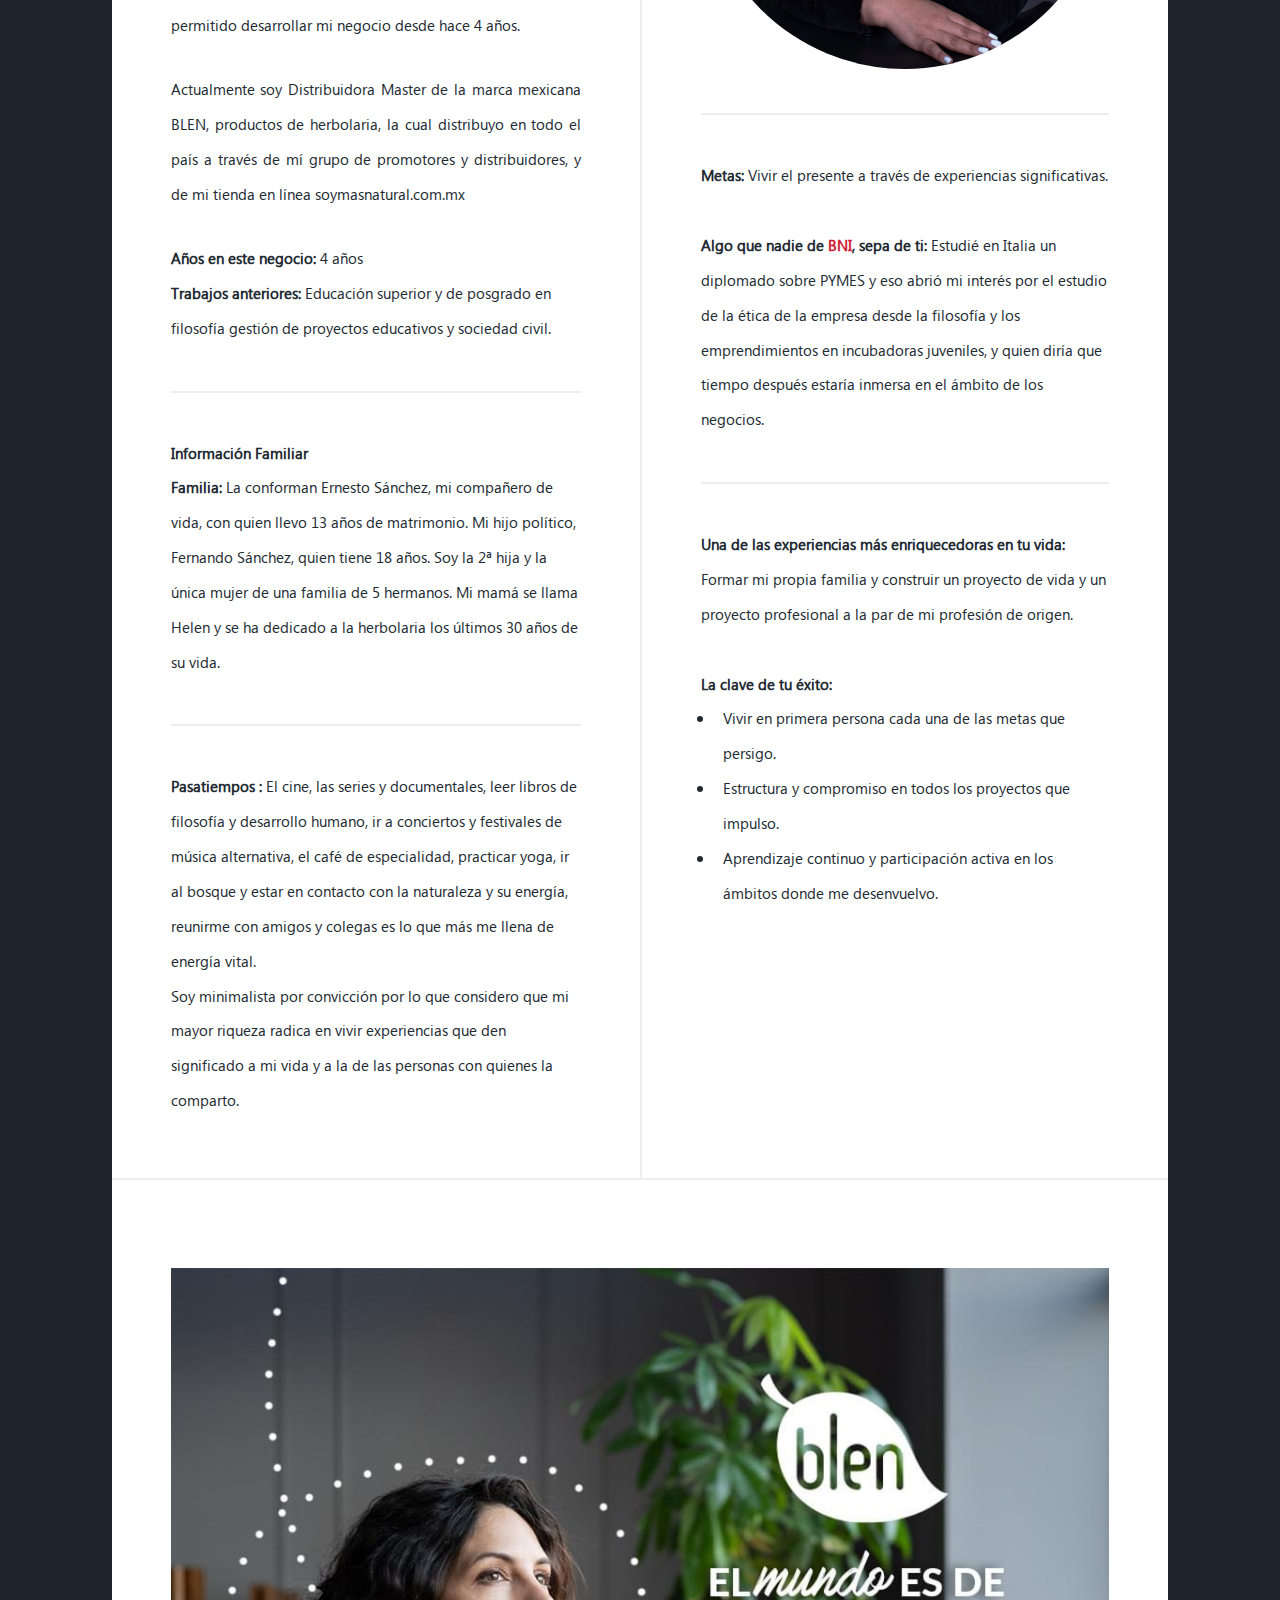
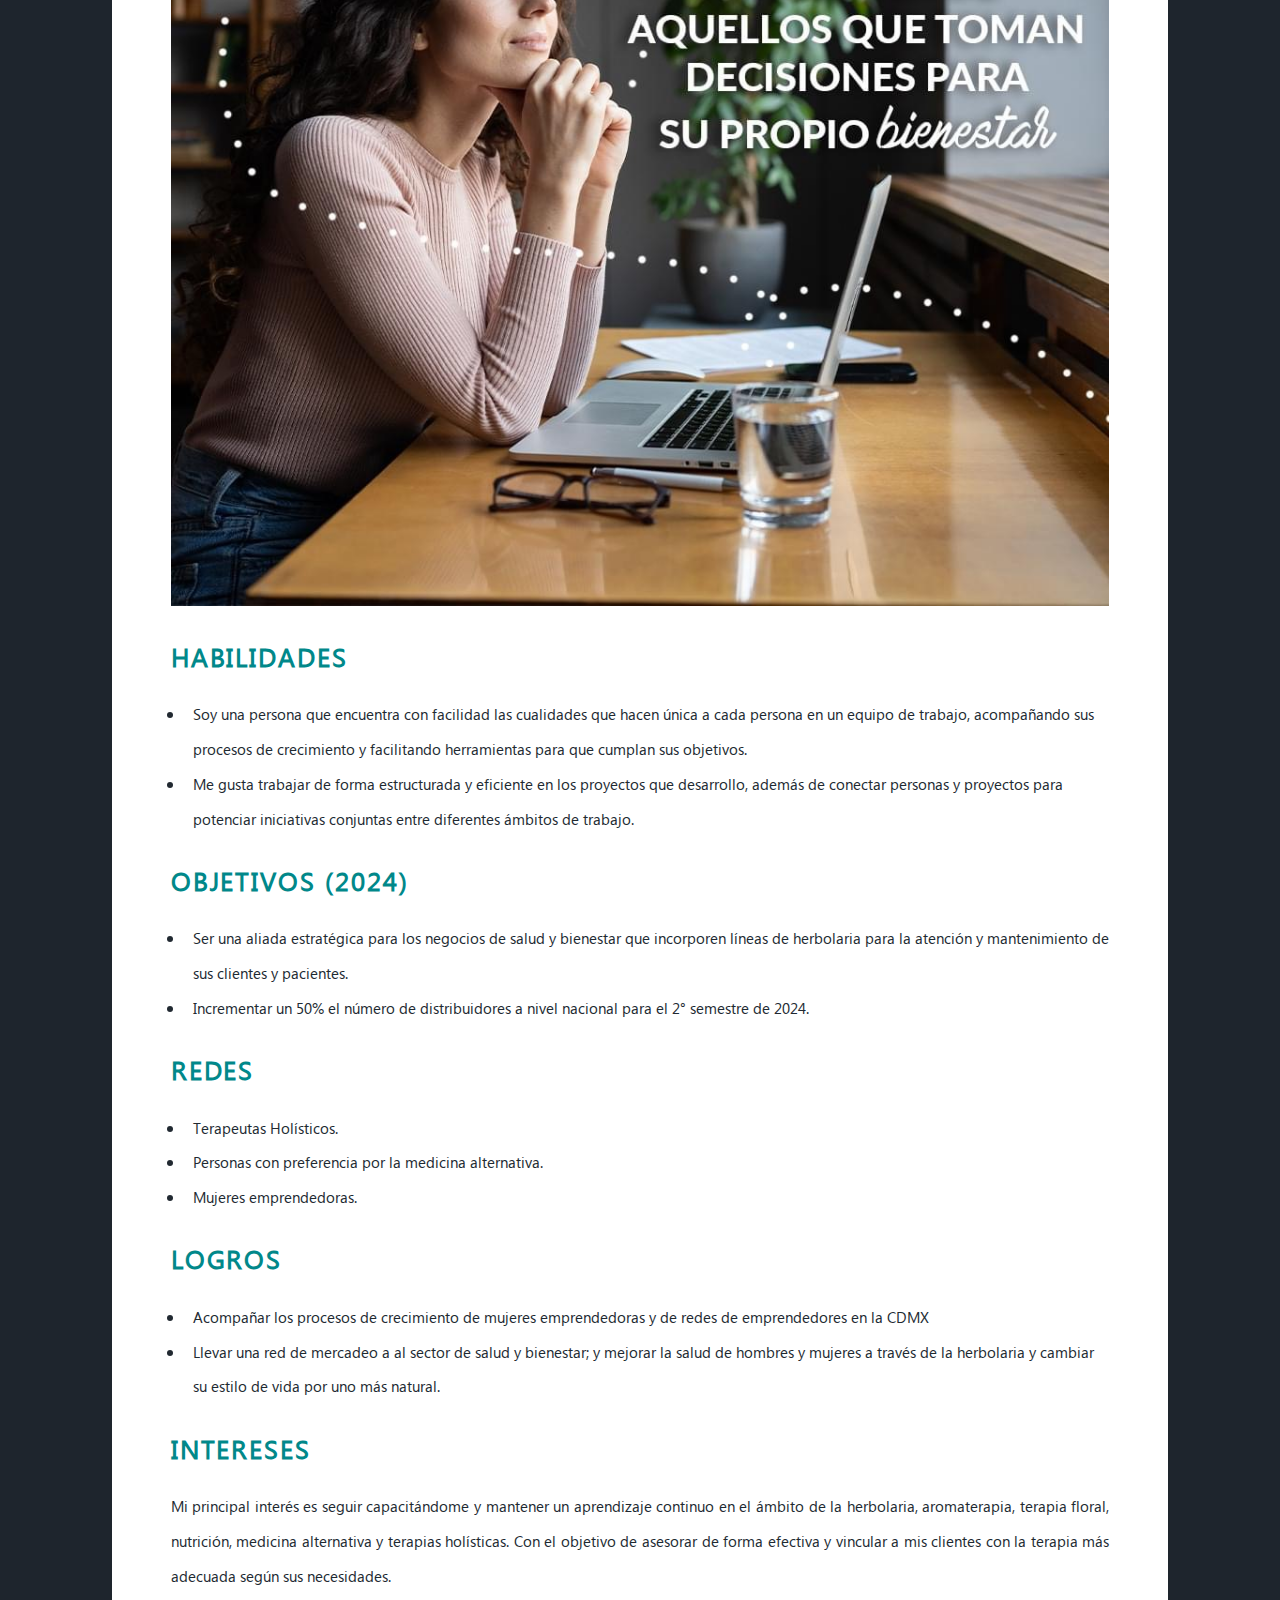
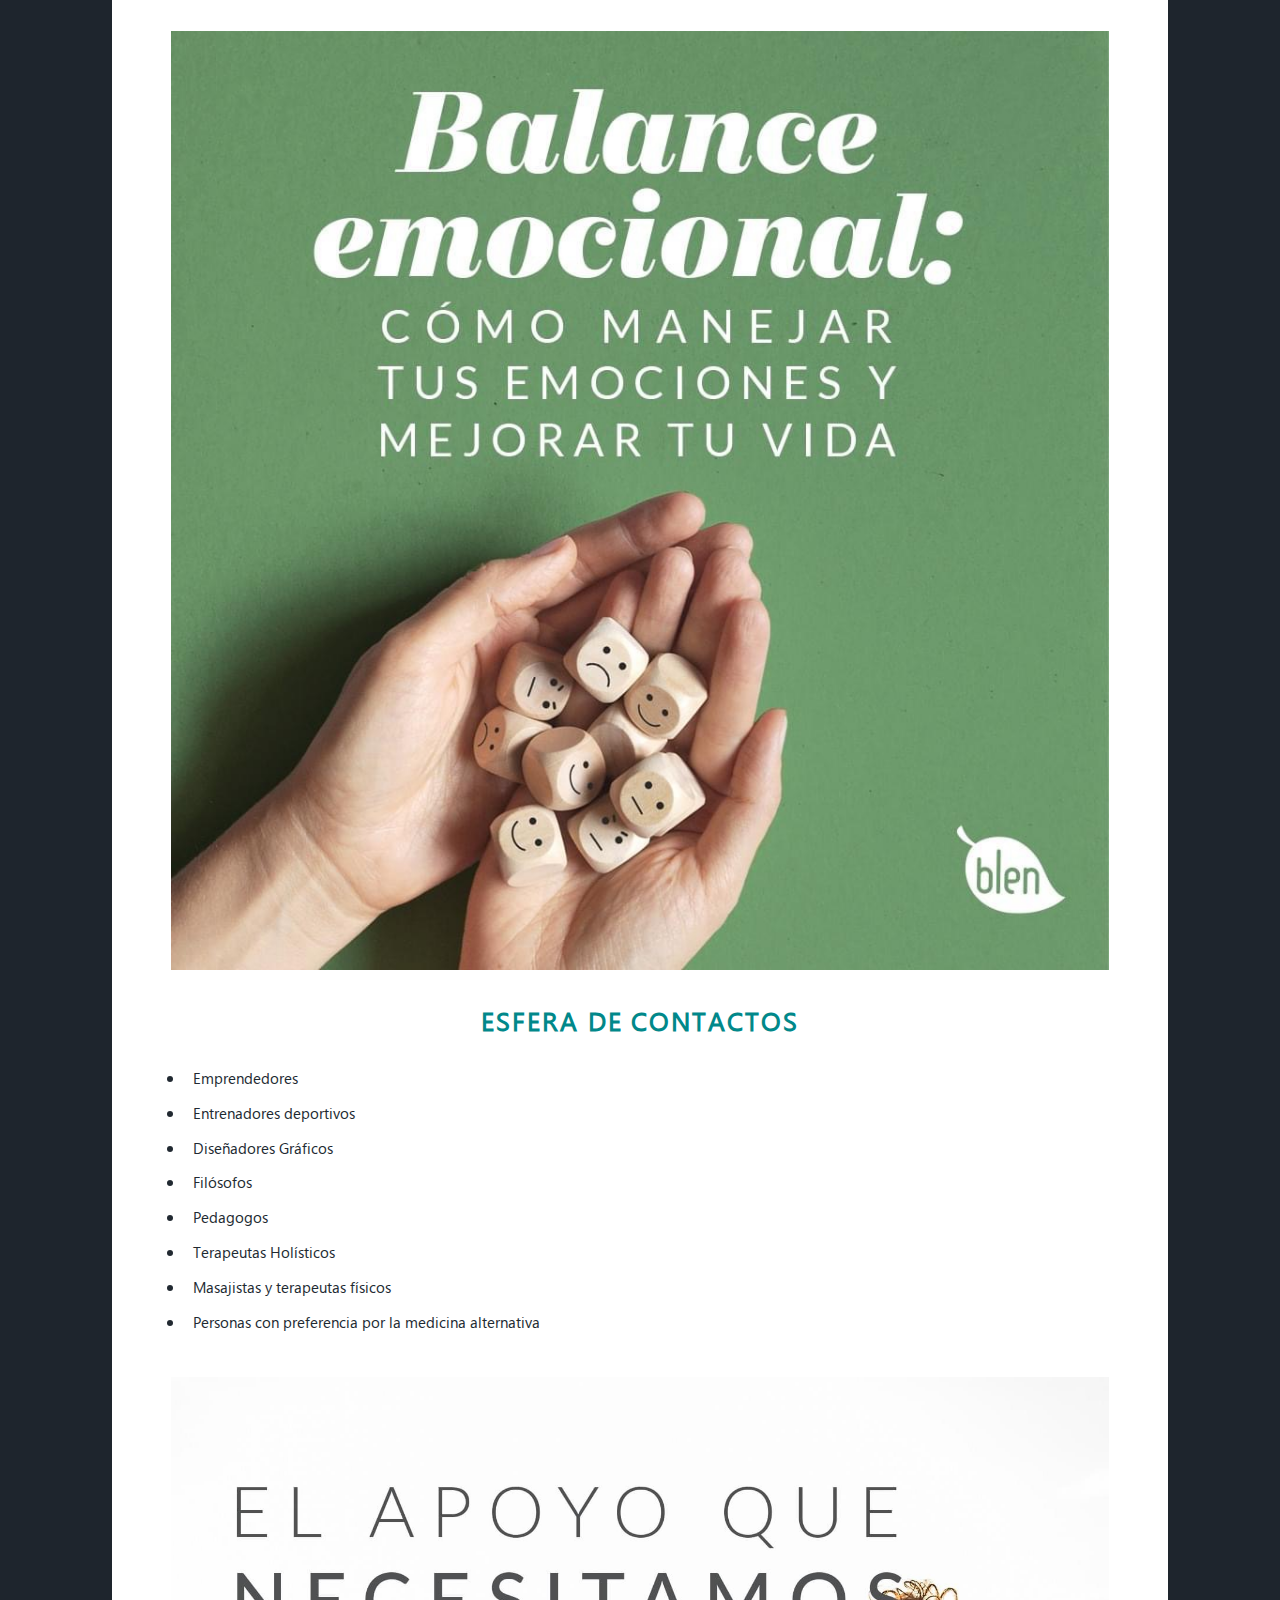
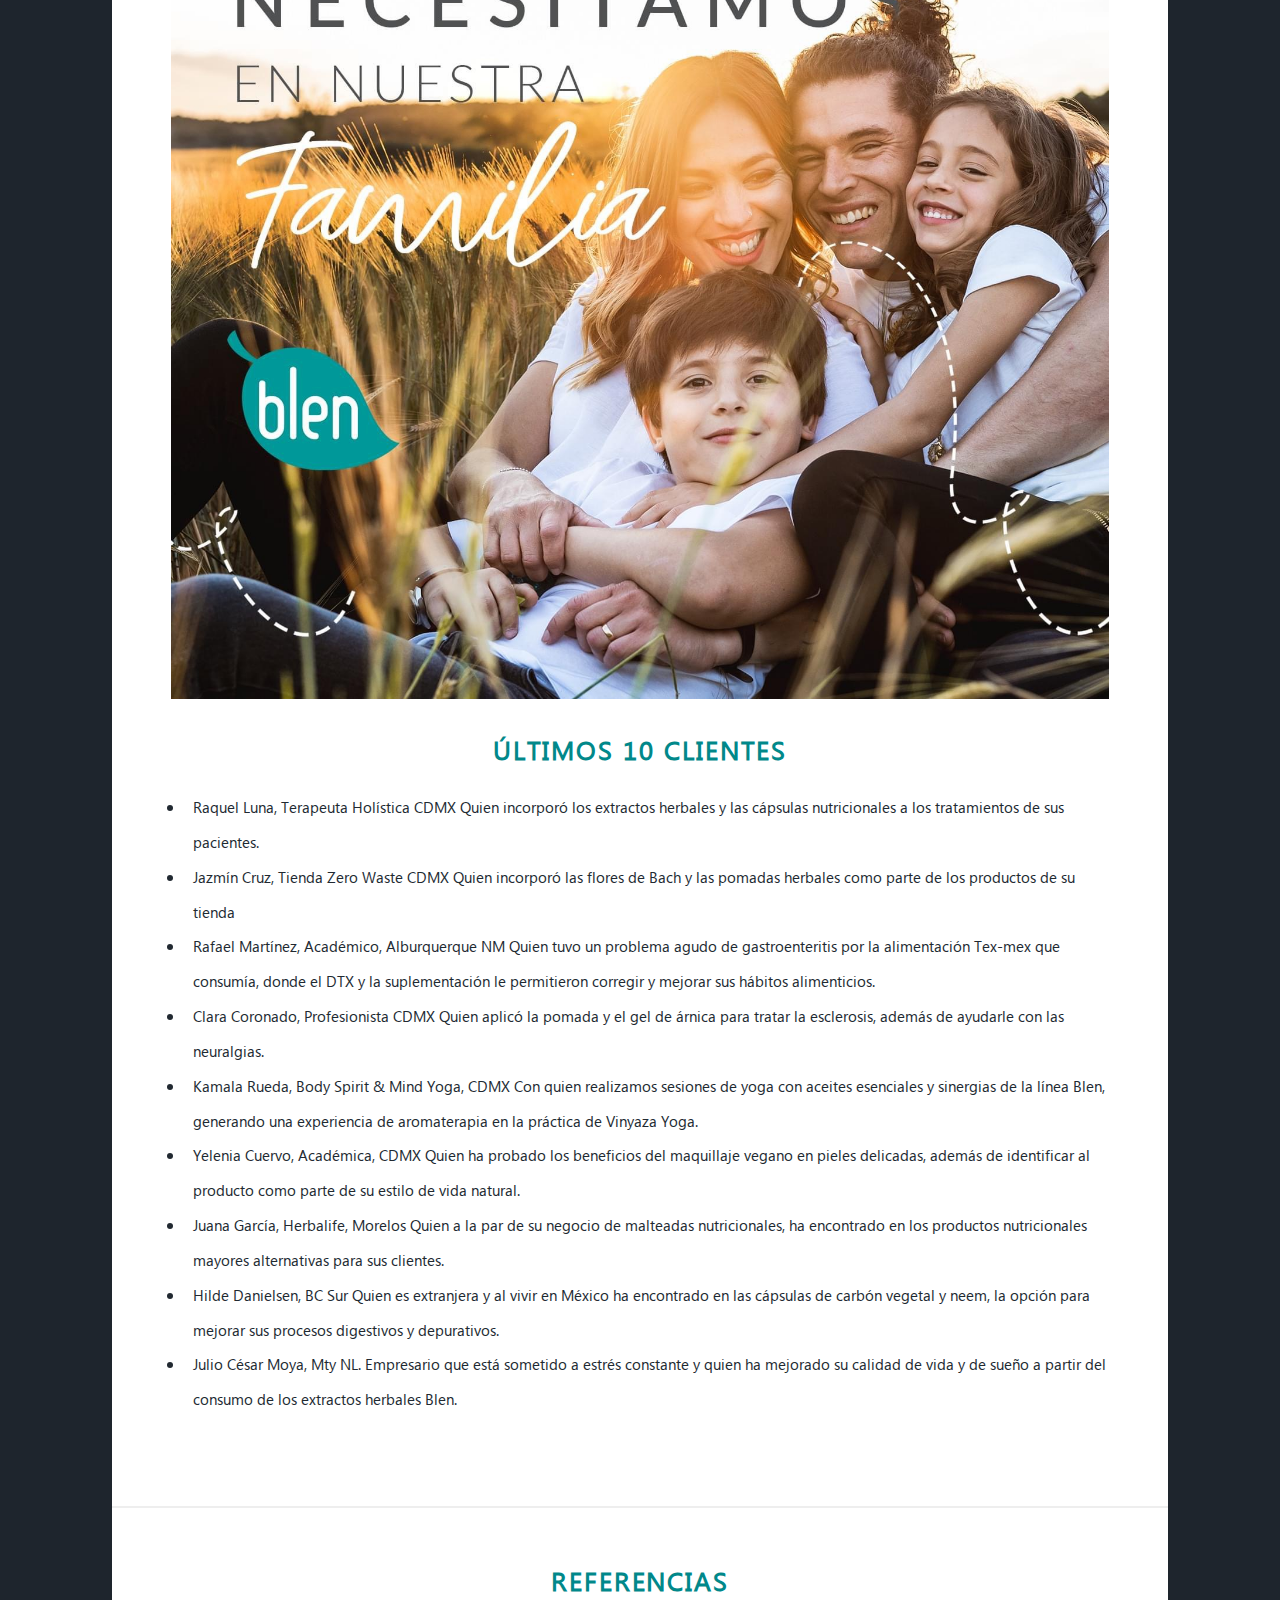
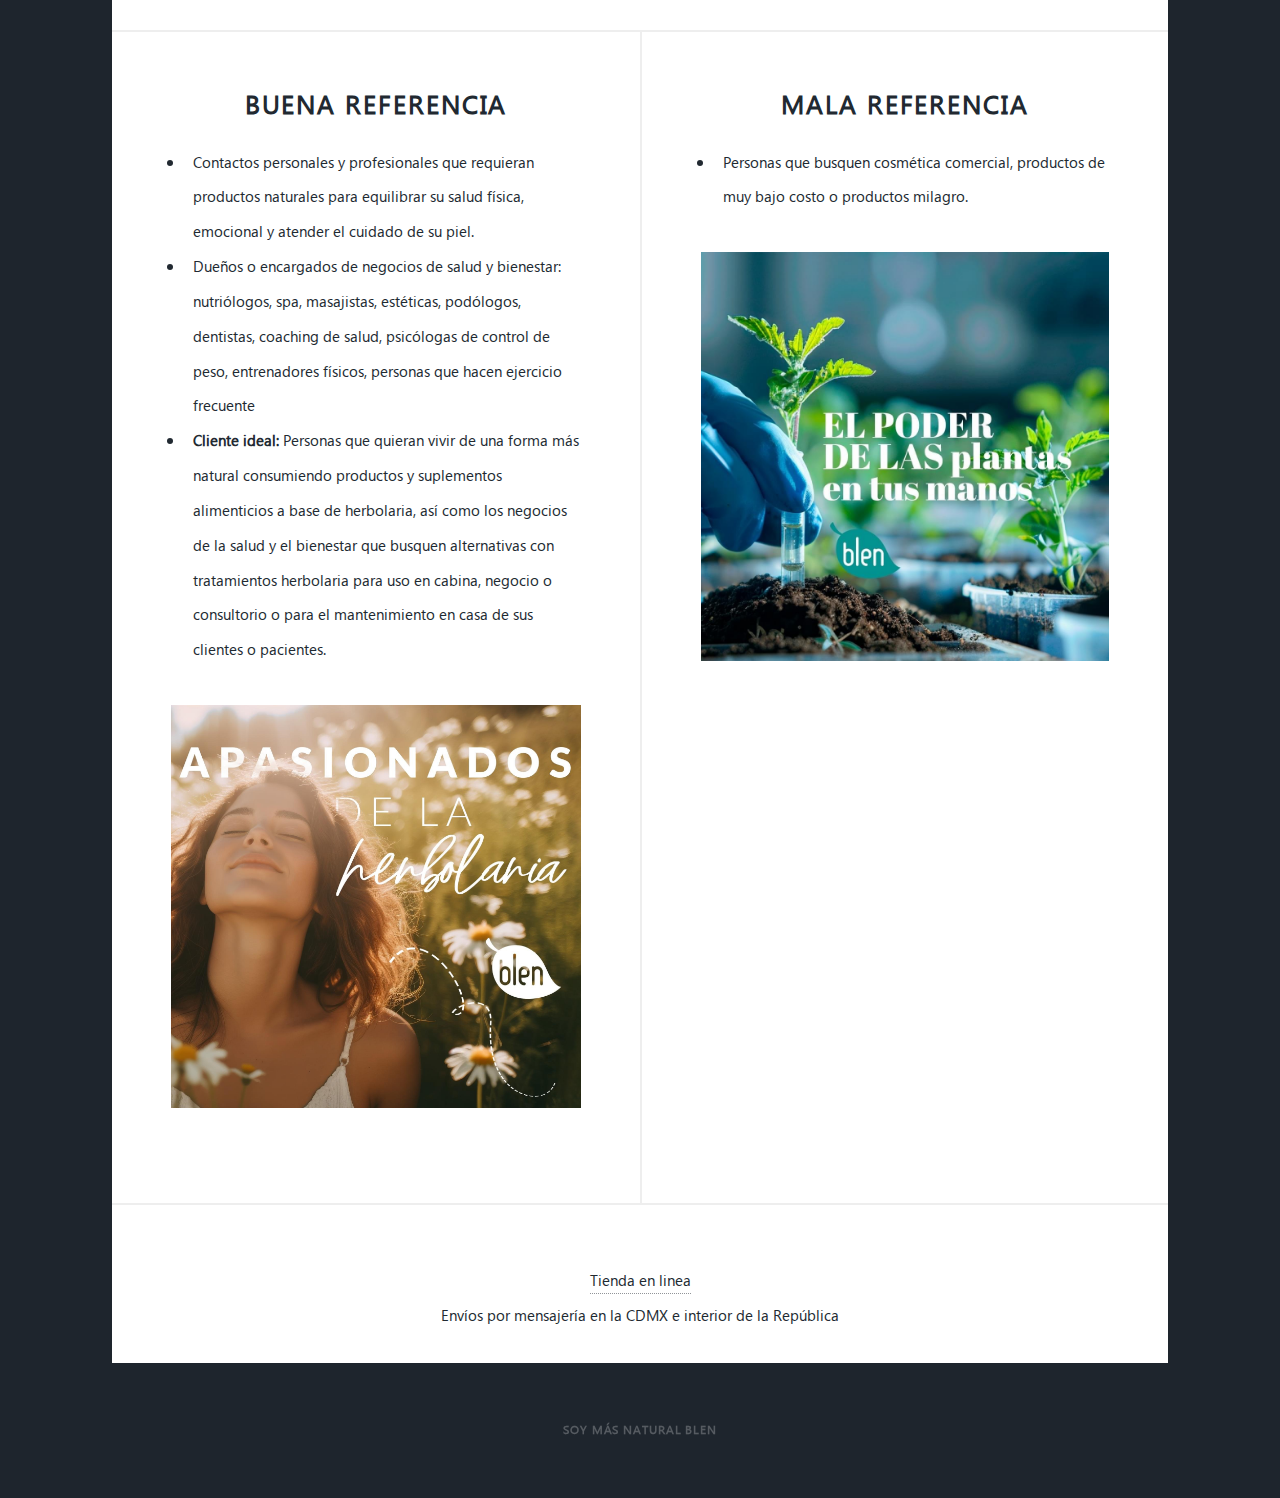
==== commit 5d9bfeec: "dot" ====
--- a/index.html
+++ b/index.html
@@ -97,8 +97,8 @@
 
       <!-- Main -->
       <div id="main">
-        <img src="/images/Logoblen.png" style="width: 20%;">
-        <img src="/images/LogoSMN.png" style="width: 25%; float: right;">
+        <img class="imgimg" src="https://1to1network.github.io/Gloria-Martinez/images/Logoblen.png" >
+        <img class="imgimg2" src="https://1to1network.github.io/Gloria-Martinez/images/LogoSMN.png" style=" float: right;">
         <h2 class="redbni">Biografía</h2>
 
         <section class="posts">
@@ -334,9 +334,7 @@
             <header>
               <h2><a href="#">BUENA REFERENCIA</a></h2>
             </header>
-            <a href="#" class="image fit"
-              ><img src="https://1to1network.github.io/Gloria-Martinez/images/image10.jpg" alt=""
-            /></a>
+            
             <div class="texto1">
               <ul>
                 <li>
@@ -359,22 +357,26 @@
                   mantenimiento en casa de sus clientes o pacientes.
                 </li>
               </ul>
+              <a href="#" class="image fit"
+              ><img src="https://1to1network.github.io/Gloria-Martinez/images/image10.jpg" alt=""
+            /></a>
             </div>
           </article>
           <article>
             <header>
               <h2><a href="#">mala referencia</a></h2>
             </header>
-            <a href="#" class="image fit"
+
+            <div class="texto1">
+              <ul>
+                <li>
+                  Personas que busquen cosmética comercial, productos de muy
+                  bajo costo o productos milagro.
+                </li>
+              </ul>
+              <a href="#" class="image fit"
               ><img src="https://1to1network.github.io/Gloria-Martinez/images/image7.jpg" alt=""
             /></a>
-            <div class="texto1">
-              <ul>
-                <li>
-                  Personas que busquen cosmética comercial, productos de muy
-                  bajo costo o productos milagro.
-                </li>
-              </ul>
             </div>
           </article>
         </section>
--- a/assets/css/main.css
+++ b/assets/css/main.css
@@ -2592,6 +2592,29 @@
 
 /* Image */
 
+/* Este es el CSS para pantallas grandes (escritorio), donde no necesitas hacer cambios */
+.imgimg {
+	width: 20%;
+	/* otros estilos */
+  }
+
+  .imgimg2 {
+	width: 25%;
+	/* otros estilos */
+  }
+  
+  @media screen and (max-width: 767px) {
+	/* Esto aplicará estilos específicos para pantallas de móviles */
+	.imgimg {
+	  width: 35%; /* Aumenta el tamaño de las imágenes en la versión móvil */
+	}
+
+	.imgimg2 {
+		width: 49%; /* Aumenta el tamaño de las imágenes en la versión móvil */
+	  }
+  }
+  
+
 	.image {
 		border: 0;
 		display: inline-block;
